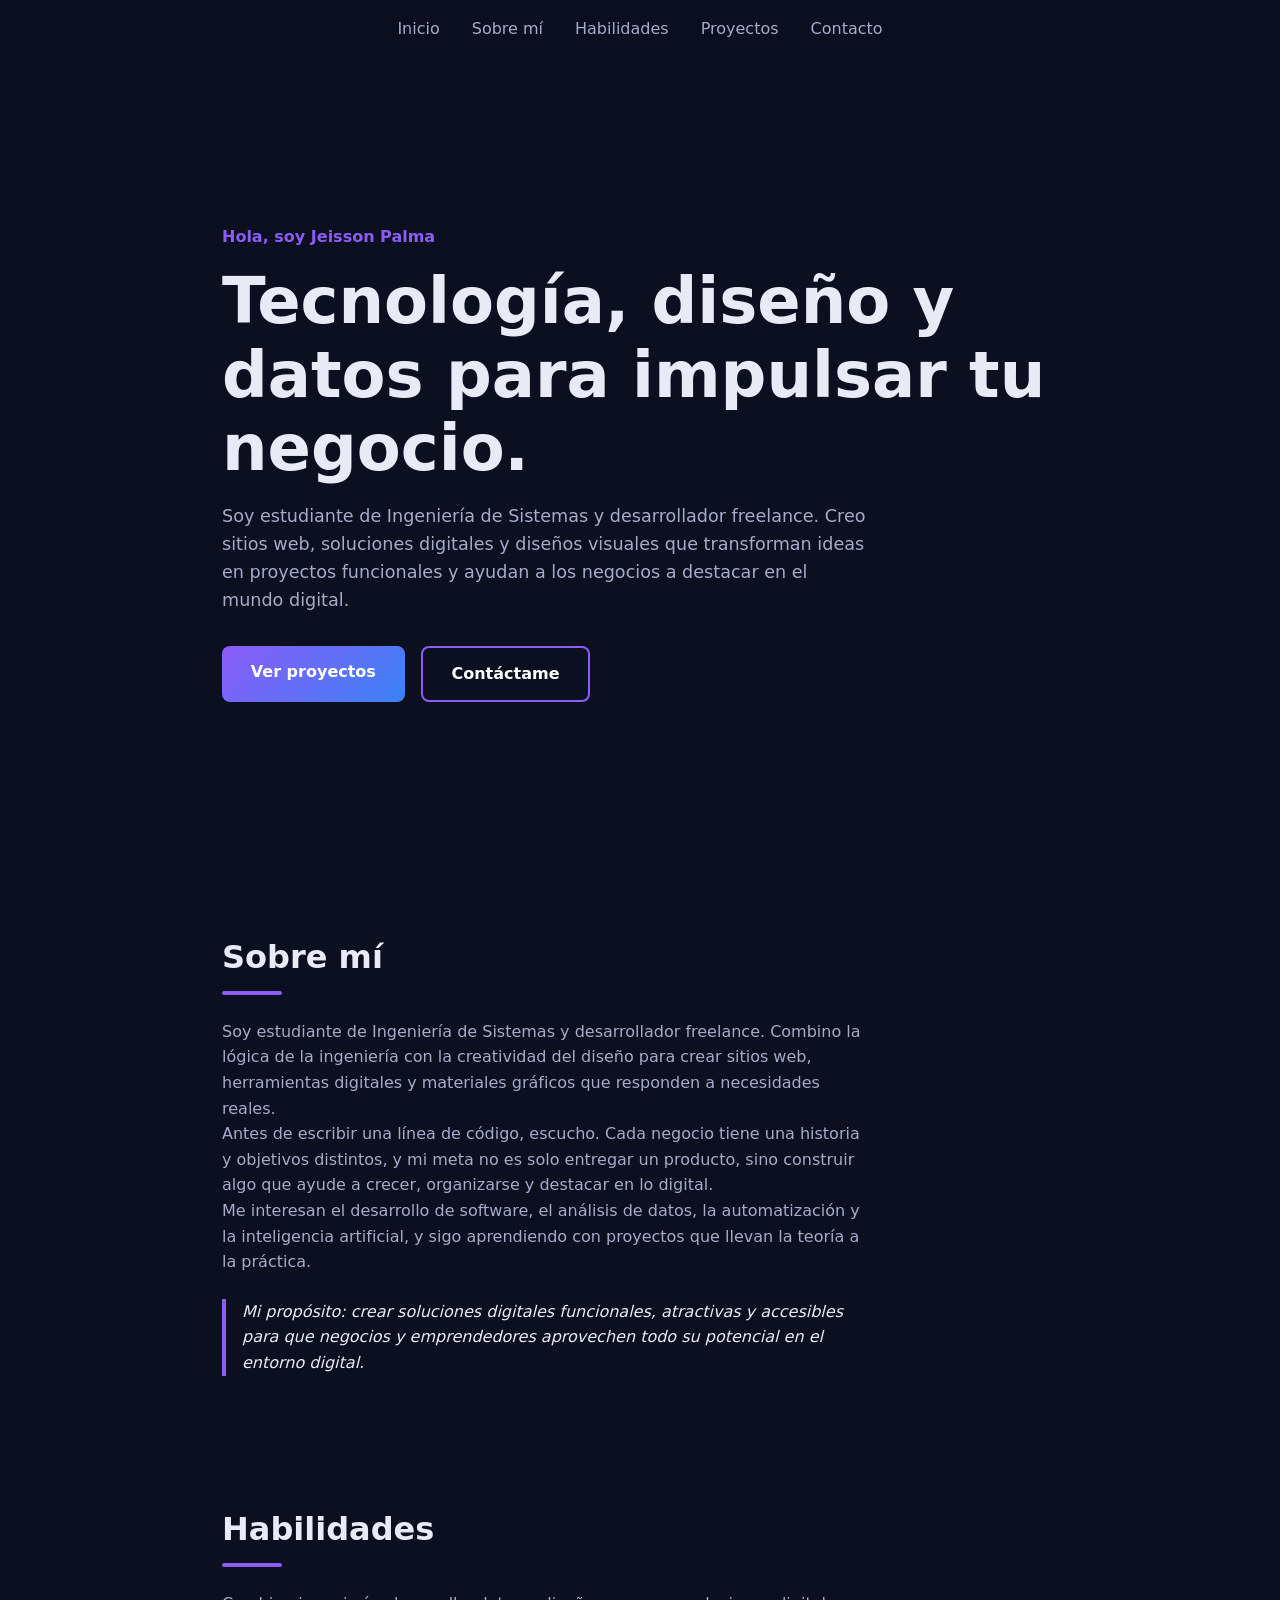
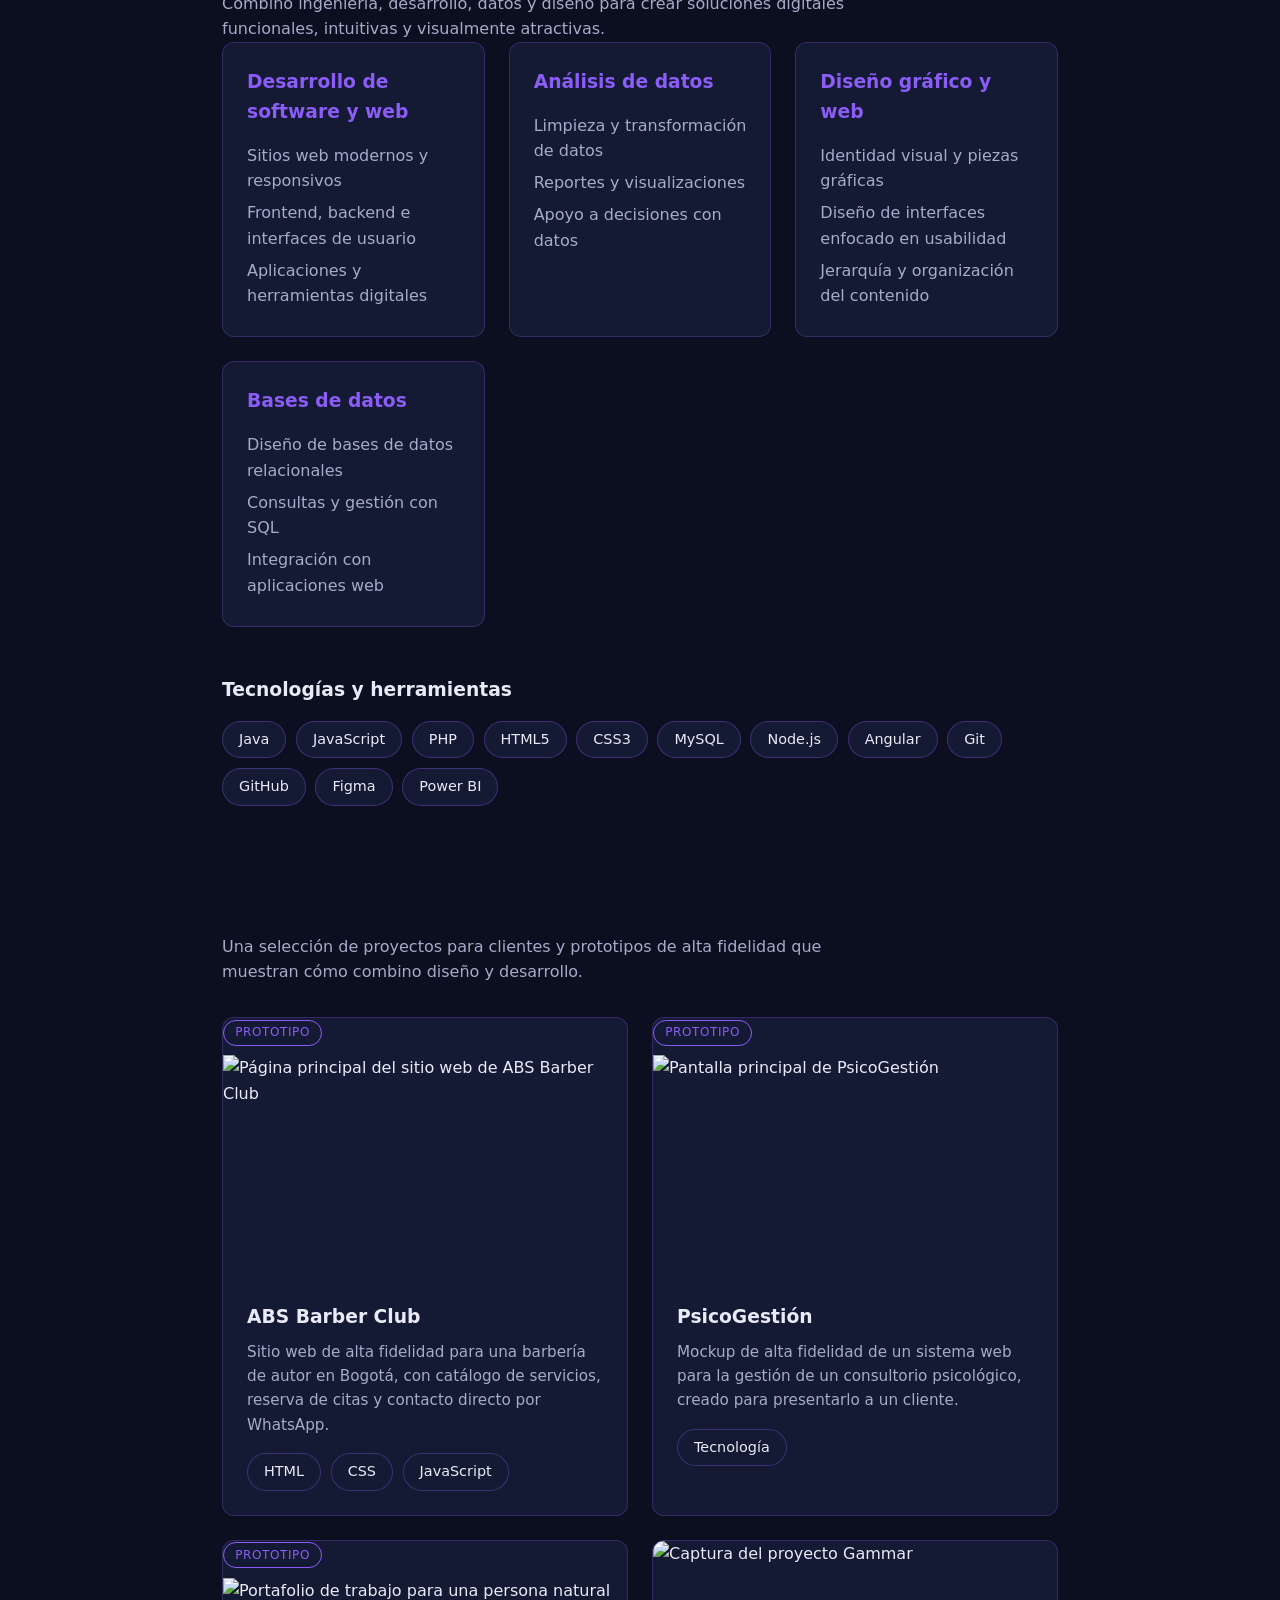
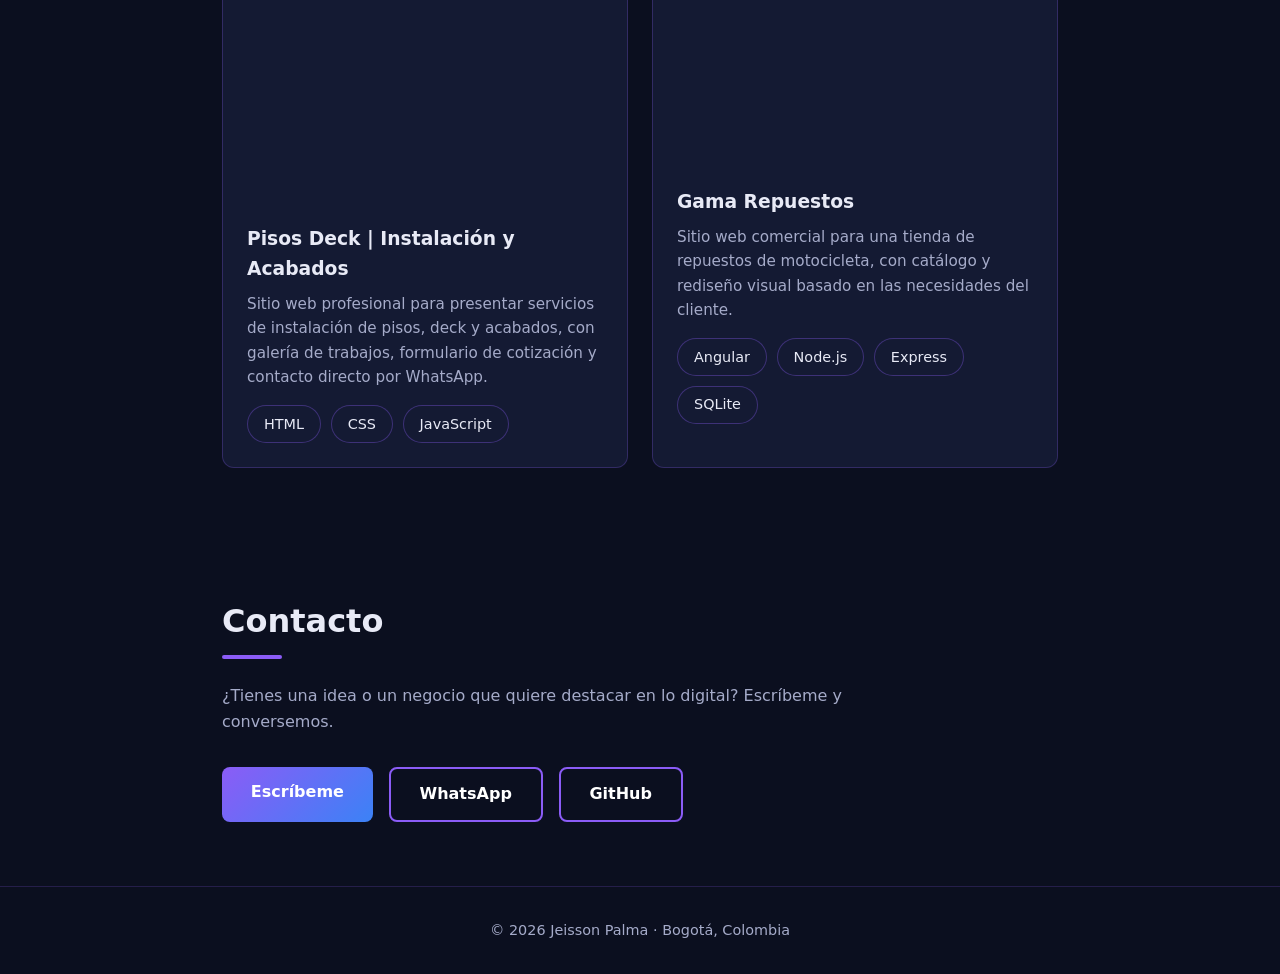
==== index.html @ a6e2b281 "Agrega proyectos, contacto y insignias de prototipo a los proyectos" ====
<!DOCTYPE html>
<!-- Idioma de la página: español (ayuda al navegador y al SEO) -->
<html lang="es">
<head>
  <!-- Codificación de caracteres: necesaria para tildes y ñ -->
  <meta charset="UTF-8">

  <!-- Hace que la página se adapte a celulares -->
  <meta name="viewport" content="width=device-width, initial-scale=1.0">

  <!-- Título que aparece en la pestaña del navegador -->
  <title>Jeisson Palma | Ingeniero en sistemas</title>

  <!-- Descripción que muestran buscadores como Google -->
  <meta name="description" content="Portafolio de Jeisson Palma.">

  <!-- Conectar el archivo de estilos -->
  <link rel="stylesheet" href="css/styles.css">
</head>
<body>

  <!-- Cabecera con el menú de navegación -->
  <header>
    <nav>
      <!-- Los href con # llevan a la sección que tenga ese mismo id -->
      <a href="#inicio">Inicio</a>
      <a href="#sobre-mi">Sobre mí</a>
      <a href="#habilidades">Habilidades</a>
      <a href="#proyectos">Proyectos</a>
      <a href="#contacto">Contacto</a>
    </nav>
  </header>

  <!-- Contenido principal de la página -->
  <main>
   <!-- SECCIÓN INICIO: lo primero que ve quien entra a tu portafolio -->
<!-- SECCIÓN INICIO: lo primero que ve quien entra a tu portafolio -->
<section id="inicio">

  <!-- Tu nombre en pequeño, como presentación -->
  <p class="saludo">Hola, soy Jeisson Palma</p>

  <!-- h1: el título principal (solo debe haber uno por página) -->
  <h1>Tecnología, diseño y datos para impulsar tu negocio.</h1>

  <!-- Tu descripción: quién eres y qué haces -->
  <p class="descripcion">
    Soy estudiante de Ingeniería de Sistemas y desarrollador freelance.
    Creo sitios web, soluciones digitales y diseños visuales que
    transforman ideas en proyectos funcionales y ayudan a los negocios
    a destacar en el mundo digital.
  </p>

  <!-- Botones: llevan a las secciones de proyectos y contacto -->
  <div class="botones">
    <a href="#proyectos" class="btn">Ver proyectos</a>
    <a href="#contacto" class="btn btn-secundario">Contáctame</a>
  </div>

</section>
   <!-- SECCIÓN SOBRE MÍ: quién eres, en pocas líneas -->
<section id="sobre-mi" class="seccion">
  <h2>Sobre mí</h2>

  <!-- Párrafo 1: quién eres y qué combinas -->
  <p>
    Soy estudiante de Ingeniería de Sistemas y desarrollador freelance.
    Combino la lógica de la ingeniería con la creatividad del diseño
    para crear sitios web, herramientas digitales y materiales gráficos
    que responden a necesidades reales.
  </p>

  <!-- Párrafo 2: tu forma de trabajar (lo que te diferencia) -->
  <p>
    Antes de escribir una línea de código, escucho. Cada negocio tiene
    una historia y objetivos distintos, y mi meta no es solo entregar
    un producto, sino construir algo que ayude a crecer, organizarse
    y destacar en lo digital.
  </p>

  <!-- Párrafo 3: tus intereses -->
  <p>
    Me interesan el desarrollo de software, el análisis de datos,
    la automatización y la inteligencia artificial, y sigo aprendiendo
    con proyectos que llevan la teoría a la práctica.
  </p>

  <!-- Tu propósito, como cierre destacado -->
  <p class="proposito">
    Mi propósito: crear soluciones digitales funcionales, atractivas
    y accesibles para que negocios y emprendedores aprovechen todo
    su potencial en el entorno digital.
  </p>
</section>


<!-- SECCIÓN HABILIDADES: agrupadas por área para que se lean rápido -->
<!-- SECCIÓN HABILIDADES: 4 áreas con 3 puntos cada una + etiquetas -->
<section id="habilidades" class="seccion">
  <h2>Habilidades</h2>

  <!-- Frase corta de apertura -->
  <p>
    Combino ingeniería, desarrollo, datos y diseño para crear soluciones
    digitales funcionales, intuitivas y visualmente atractivas.
  </p>

  <!-- Contenedor de tarjetas (usa los estilos que ya tienes) -->
  <div class="tarjetas">

    <article class="tarjeta">
      <h3>Desarrollo de software y web</h3>
      <ul>
        <li>Sitios web modernos y responsivos</li>
        <li>Frontend, backend e interfaces de usuario</li>
        <li>Aplicaciones y herramientas digitales</li>
      </ul>
    </article>

    <article class="tarjeta">
      <h3>Análisis de datos</h3>
      <ul>
        <li>Limpieza y transformación de datos</li>
        <li>Reportes y visualizaciones</li>
        <li>Apoyo a decisiones con datos</li>
      </ul>
    </article>

    <article class="tarjeta">
      <h3>Diseño gráfico y web</h3>
      <ul>
        <li>Identidad visual y piezas gráficas</li>
        <li>Diseño de interfaces enfocado en usabilidad</li>
        <li>Jerarquía y organización del contenido</li>
      </ul>
    </article>

    <article class="tarjeta">
      <h3>Bases de datos</h3>
      <ul>
        <li>Diseño de bases de datos relacionales</li>
        <li>Consultas y gestión con SQL</li>
        <li>Integración con aplicaciones web</li>
      </ul>
    </article>

  </div>

  <!-- Subtítulo para las tecnologías -->
  <h3 class="subtitulo">Tecnologías y herramientas</h3>

  <!-- Cada tecnología es una "etiqueta" (chip) -->
  <div class="etiquetas">
    <span>Java</span>
    <span>JavaScript</span>
    <span>PHP</span>
    <span>HTML5</span>
    <span>CSS3</span>
    <span>MySQL</span>
    <span>Node.js</span>
    <span>Angular</span>
    <span>Git</span>
    <span>GitHub</span>
    <span>Figma</span>
    <span>Power BI</span>
  </div>
</section>
   <!-- SECCIÓN PROYECTOS: una tarjeta por proyecto -->
<section id="proyectos" class="seccion">
  <p>
  Una selección de proyectos para clientes y prototipos de alta fidelidad
  que muestran cómo combino diseño y desarrollo.
</p>

  <!-- Contenedor: reutiliza la idea de columnas automáticas -->
  <div class="proyectos">

    <!-- PROYECTO 1: la barbería -->
    <article class="proyecto">
        <!-- Insignia que aclara que es una propuesta, no un sitio entregado -->
<span class="insignia">Prototipo</span>
      <!-- alt: describe la imagen (accesibilidad y SEO) -->
      <img src="img/barberia.png" alt="Página principal del sitio web de ABS Barber Club">
      <div class="proyecto-info">
        <h3>ABS Barber Club</h3>
        <p>
          Sitio web de alta fidelidad para una barbería de autor en Bogotá,
          con catálogo de servicios, reserva de citas y contacto directo
          por WhatsApp.
        </p>
        <!-- TU TURNO: deja solo las tecnologías que de verdad usaste -->
        <div class="etiquetas">
          <span>HTML</span>
          <span>CSS</span>
          <span>JavaScript</span>
        </div>
      </div>
    </article>

    <!-- PROYECTO 2: PsicoGestión -->
    <article class="proyecto">
        <!-- Insignia que aclara que es una propuesta, no un sitio entregado -->
<span class="insignia">Prototipo</span>
      <img src="img/psicogestion.png" alt="Pantalla principal de PsicoGestión">
      <div class="proyecto-info">
        <h3>PsicoGestión</h3>
        <p>
          Mockup de alta fidelidad de un sistema web para la gestión
          de un consultorio psicológico, creado para presentarlo a un cliente.
        </p>
        <div class="etiquetas">
          <!-- TU TURNO: tecnologías usadas -->
          <span>Tecnología</span>
        </div>
      </div>
    </article>

    <!-- PROYECTO 3: portafolio tipo Pisos Deck -->
    <article class="proyecto">
        <!-- Insignia que aclara que es una propuesta, no un sitio entregado -->
<span class="insignia">Prototipo</span>
      <img src="img/pisos-deck.png" alt="Portafolio de trabajo para una persona natural">
      <div class="proyecto-info">
    <h3>Pisos Deck | Instalación y Acabados</h3>
    <p>
      Sitio web profesional para presentar servicios de instalación
      de pisos, deck y acabados, con galería de trabajos, formulario
      de cotización y contacto directo por WhatsApp.
    </p>
    <!-- TU TURNO: pon las tecnologías que realmente usaste -->
    <div class="etiquetas">
      <span>HTML</span>
      <span>CSS</span>
      <span>JavaScript</span>
    </div>
  </div>
</article>

    <!-- PROYECTO 4: Gammar -->
    <article class="proyecto">
      <img src="img/gammar.png" alt="Captura del proyecto Gammar">
     <div class="proyecto-info">
    <h3>Gama Repuestos</h3>
    <p>
      Sitio web comercial para una tienda de repuestos de motocicleta,
      con catálogo y rediseño visual basado en las necesidades
      del cliente.
    </p>
    <!-- Tecnologías: confirma que sean las que quedaron en la versión final -->
    <div class="etiquetas">
      <span>Angular</span>
      <span>Node.js</span>
      <span>Express</span>
      <span>SQLite</span>
    </div>
  </div>
</article>

  </div>
</section>
    <!-- SECCIÓN CONTACTO: cómo te encuentran los clientes -->
<section id="contacto" class="seccion">
  <h2>Contacto</h2>

  <p>
    ¿Tienes una idea o un negocio que quiere destacar en lo digital?
    Escríbeme y conversemos.
  </p>

  <!-- Enlaces de contacto: target="_blank" abre en una pestaña nueva;
       rel="noopener" es una medida de seguridad para esos enlaces -->
  <div class="botones">
    <!-- mailto: abre el programa de correo del visitante -->
    <a href="mailto:jeissone.palmar@gmail.com" class="btn">Escríbeme</a>

    <!-- wa.me abre WhatsApp: pon el número con código de país y sin espacios ni "+" -->
    <a href="https://wa.me/573223055616" class="btn btn-secundario"
       target="_blank" rel="noopener">WhatsApp</a>

    <a href="https://github.com/Jeiss98" class="btn btn-secundario"
       target="_blank" rel="noopener">GitHub</a>
  </div>
</section>

<!-- Pie de página -->
<footer>
  <p>© 2026 Jeisson Palma · Bogotá, Colombia</p>
</footer>

  <!-- Conectar el JavaScript al final para que cargue después del HTML -->
  <script src="js/main.js"></script>
</body>
</html>
---- css/styles.css ----
/* ===== VARIABLES: los colores se definen una sola vez aquí ===== */
:root {
  --fondo: #0b0f1f;          /* azul muy oscuro, casi negro */
  --fondo-claro: #141a33;    /* para tarjetas y menú */
  --texto: #e8eaf6;          /* blanco suave, cansa menos la vista */
  --texto-suave: #a5abc9;    /* para párrafos secundarios */
  --violeta: #8b5cf6;        /* color de acento principal */
  --azul: #3b82f6;           /* color de acento secundario */
}

/* ===== REINICIO: quita márgenes por defecto del navegador ===== */
* {
  margin: 0;
  padding: 0;
  box-sizing: border-box; /* el ancho incluye padding y borde */
}

/* Desplazamiento suave al hacer clic en el menú */
html {
  scroll-behavior: smooth;
}

/* ===== ESTILO BASE DE LA PÁGINA ===== */
body {
  background: var(--fondo);
  color: var(--texto);
  font-family: "Segoe UI", system-ui, sans-serif;
  line-height: 1.6; /* espacio entre líneas, mejora la lectura */
}

/* ===== MENÚ DE NAVEGACIÓN ===== */
header {
  position: sticky;   /* se queda fijo arriba al hacer scroll */
  top: 0;
  background: rgba(11, 15, 31, 0.9);
  backdrop-filter: blur(8px); /* efecto de vidrio esmerilado */
  z-index: 10;        /* queda por encima del resto del contenido */
}

nav {
  display: flex;
  justify-content: center;
  gap: 2rem;          /* separación entre enlaces */
  padding: 1rem;
}

nav a {
  color: var(--texto-suave);
  text-decoration: none;
  transition: color 0.3s; /* cambio de color suave */
}

nav a:hover {
  color: var(--violeta);
}

/* ===== SECCIÓN INICIO ===== */
#inicio {
  min-height: 90vh;       /* ocupa casi toda la pantalla */
  display: flex;
  flex-direction: column;
  justify-content: center; /* centra el contenido verticalmente */
  max-width: 900px;
  margin: 0 auto;
  padding: 2rem;
}

.saludo {
  color: var(--violeta);
  font-weight: 600;
}

h1 {
  font-size: clamp(2.2rem, 6vw, 4rem); /* crece según el ancho de pantalla */
  line-height: 1.15;
  margin: 1rem 0;
}

.descripcion {
  color: var(--texto-suave);
  max-width: 650px;
  font-size: 1.1rem;
}

/* ===== BOTONES ===== */
.botones {
  display: flex;
  gap: 1rem;
  margin-top: 2rem;
  flex-wrap: wrap; /* en celular se acomodan en dos filas si hace falta */
}

.btn {
  background: linear-gradient(135deg, var(--violeta), var(--azul));
  color: white;
  padding: 0.8rem 1.8rem;
  border-radius: 8px;
  text-decoration: none;
  font-weight: 600;
  transition: transform 0.2s;
}

.btn:hover {
  transform: translateY(-3px); /* el botón "sube" un poco al pasar el mouse */
}

/* Botón secundario: solo borde, sin relleno */
.btn-secundario {
  background: transparent;
  border: 2px solid var(--violeta);
}

/* ===== SECCIONES GENERALES (Sobre mí, Habilidades, etc.) ===== */
.seccion {
  max-width: 900px;
  margin: 0 auto;
  padding: 4rem 2rem; /* espacio arriba/abajo y a los lados */
}

h2 {
  font-size: 2rem;
  margin-bottom: 1.5rem;
}

/* Una pequeña línea de color debajo de cada título h2 */
h2::after {
  content: "";
  display: block;
  width: 60px;
  height: 4px;
  background: var(--violeta);
  margin-top: 0.5rem;
  border-radius: 2px;
}

.seccion p {
  color: var(--texto-suave);
  max-width: 650px;
}

/* ===== TARJETAS DE HABILIDADES ===== */
.tarjetas {
  display: grid;
  /* columnas automáticas: mínimo 240px cada una, se acomodan solas */
  grid-template-columns: repeat(auto-fit, minmax(240px, 1fr));
  gap: 1.5rem;
}

.tarjeta {
  background: var(--fondo-claro);
  padding: 1.5rem;
  border-radius: 12px;
  border: 1px solid rgba(139, 92, 246, 0.25); /* borde violeta tenue */
  transition: transform 0.2s;
}

.tarjeta:hover {
  transform: translateY(-4px);
}

.tarjeta h3 {
  color: var(--violeta);
  margin-bottom: 0.8rem;
}

.tarjeta ul {
  list-style: none; /* quita los puntos de la lista */
}

.tarjeta li {
  color: var(--texto-suave);
  padding: 0.2rem 0;
}

/* Cita destacada del propósito: borde violeta a la izquierda */
.seccion p.proposito {
  margin-top: 1.5rem;
  padding-left: 1rem;
  border-left: 4px solid var(--violeta);
  color: var(--texto);   /* un poco más claro que el resto */
  font-style: italic;
}

/* Subtítulo de la sección de tecnologías */
.subtitulo {
  margin: 3rem 0 1rem;
}

/* Contenedor de etiquetas: se acomodan en filas y bajan de línea solas */
.etiquetas {
  display: flex;
  flex-wrap: wrap;
  gap: 0.6rem;
}

/* Cada etiqueta: forma de "pastilla" */
.etiquetas span {
  background: var(--fondo-claro);
  border: 1px solid rgba(139, 92, 246, 0.35);
  color: var(--texto);
  padding: 0.4rem 1rem;
  border-radius: 999px; /* bordes totalmente redondeados */
  font-size: 0.9rem;
}


/* ===== TARJETAS DE PROYECTOS ===== */
.proyectos {
  display: grid;
  /* mínimo 300px por tarjeta; se acomodan solas según el ancho */
  grid-template-columns: repeat(auto-fit, minmax(300px, 1fr));
  gap: 1.5rem;
  margin-top: 2rem;
}

.proyecto {
  background: var(--fondo-claro);
  border: 1px solid rgba(139, 92, 246, 0.25);
  border-radius: 12px;
  overflow: hidden;       /* recorta la imagen a las esquinas redondeadas */
  transition: transform 0.2s;
}

.proyecto:hover {
  transform: translateY(-4px);
}

.proyecto img {
  width: 100%;
  aspect-ratio: 16 / 9;   /* todas las imágenes con la misma proporción */
  object-fit: cover;      /* recorta sin deformar */
  display: block;
}

.proyecto-info {
  padding: 1.2rem 1.5rem 1.5rem;
}

.proyecto-info h3 {
  margin-bottom: 0.5rem;
}

.proyecto-info p {
  margin-bottom: 1rem;
  max-width: none;        /* anula el límite de ancho de .seccion p */
  font-size: 0.95rem;
}

/* ===== PIE DE PÁGINA ===== */
footer {
  text-align: center;
  padding: 2rem;
  color: var(--texto-suave);
  font-size: 0.9rem;
  border-top: 1px solid rgba(139, 92, 246, 0.2); /* línea tenue arriba */
}

/* Insignia pequeña sobre el título de cada proyecto */
.insignia {
  display: inline-block;
  margin-bottom: 0.6rem;
  padding: 0.15rem 0.7rem;
  font-size: 0.75rem;
  color: var(--violeta);
  border: 1px solid var(--violeta);
  border-radius: 999px;
  text-transform: uppercase;
  letter-spacing: 0.05em;
}
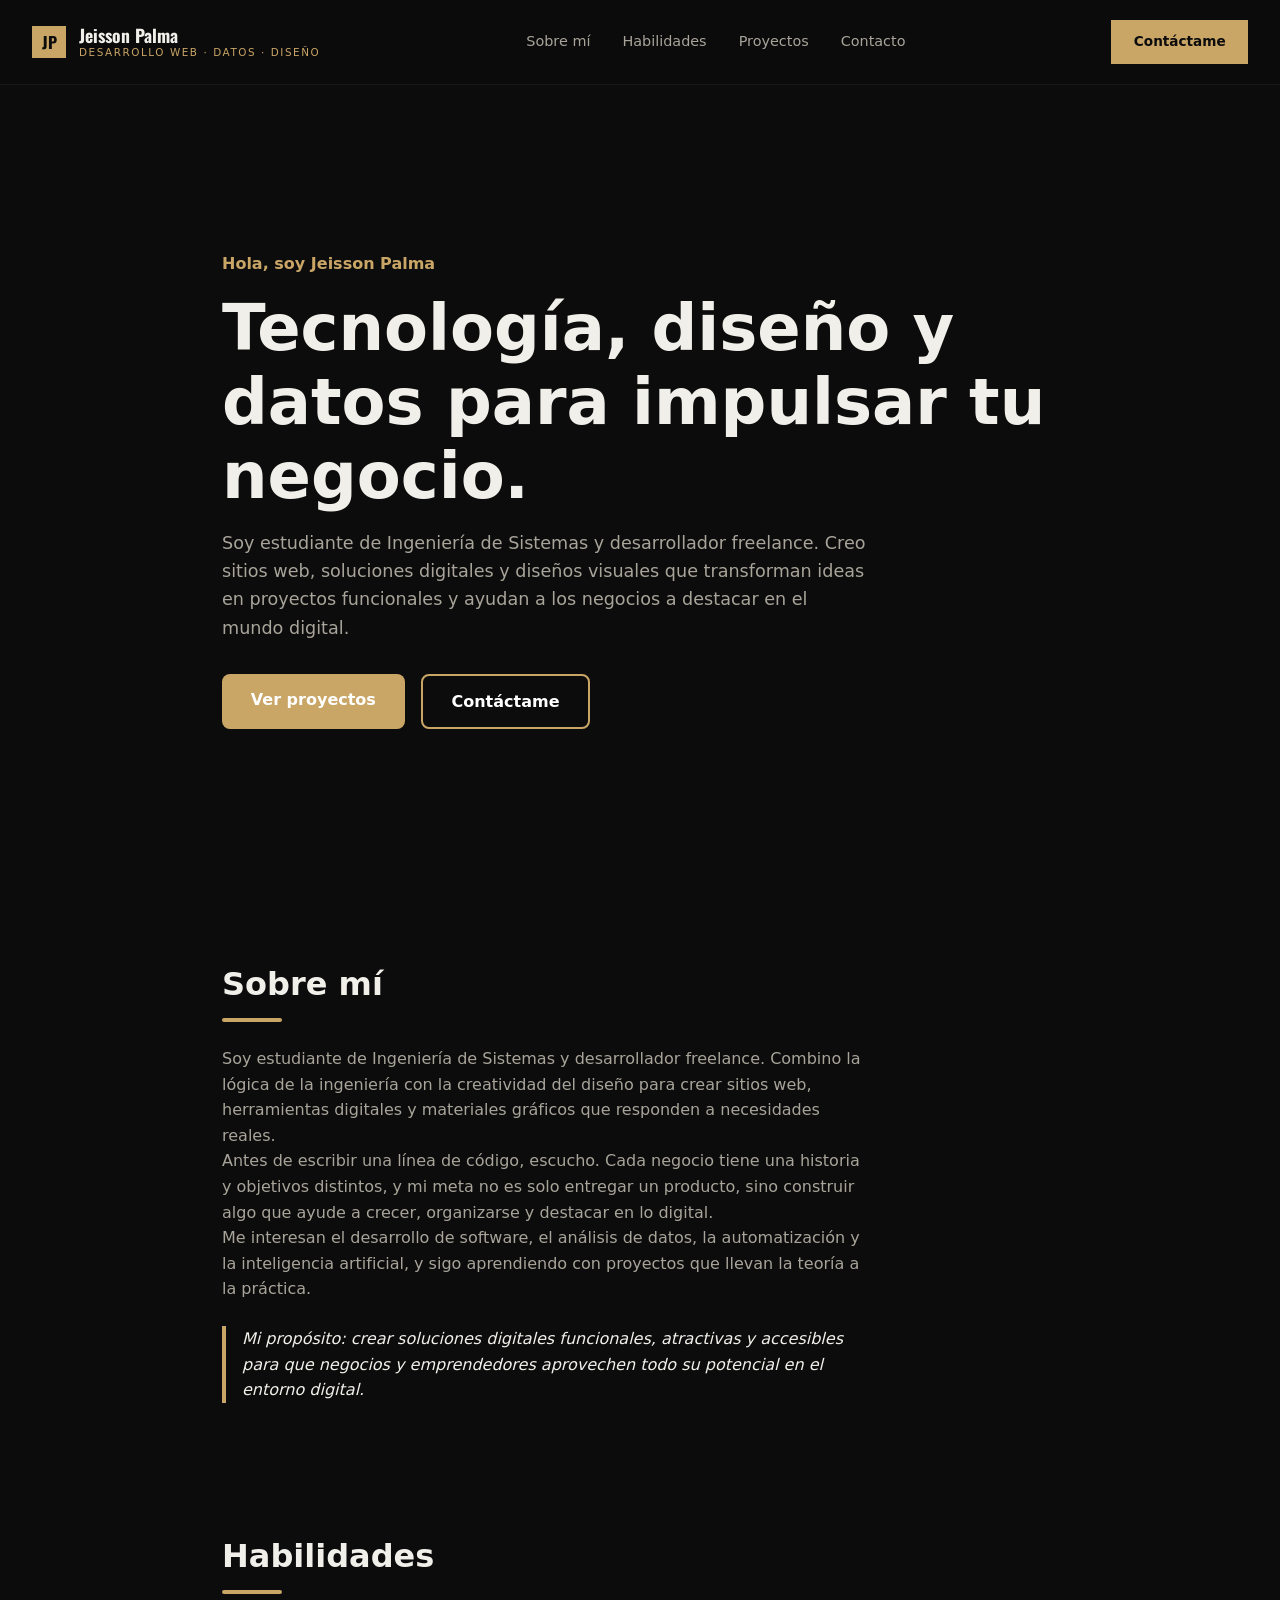
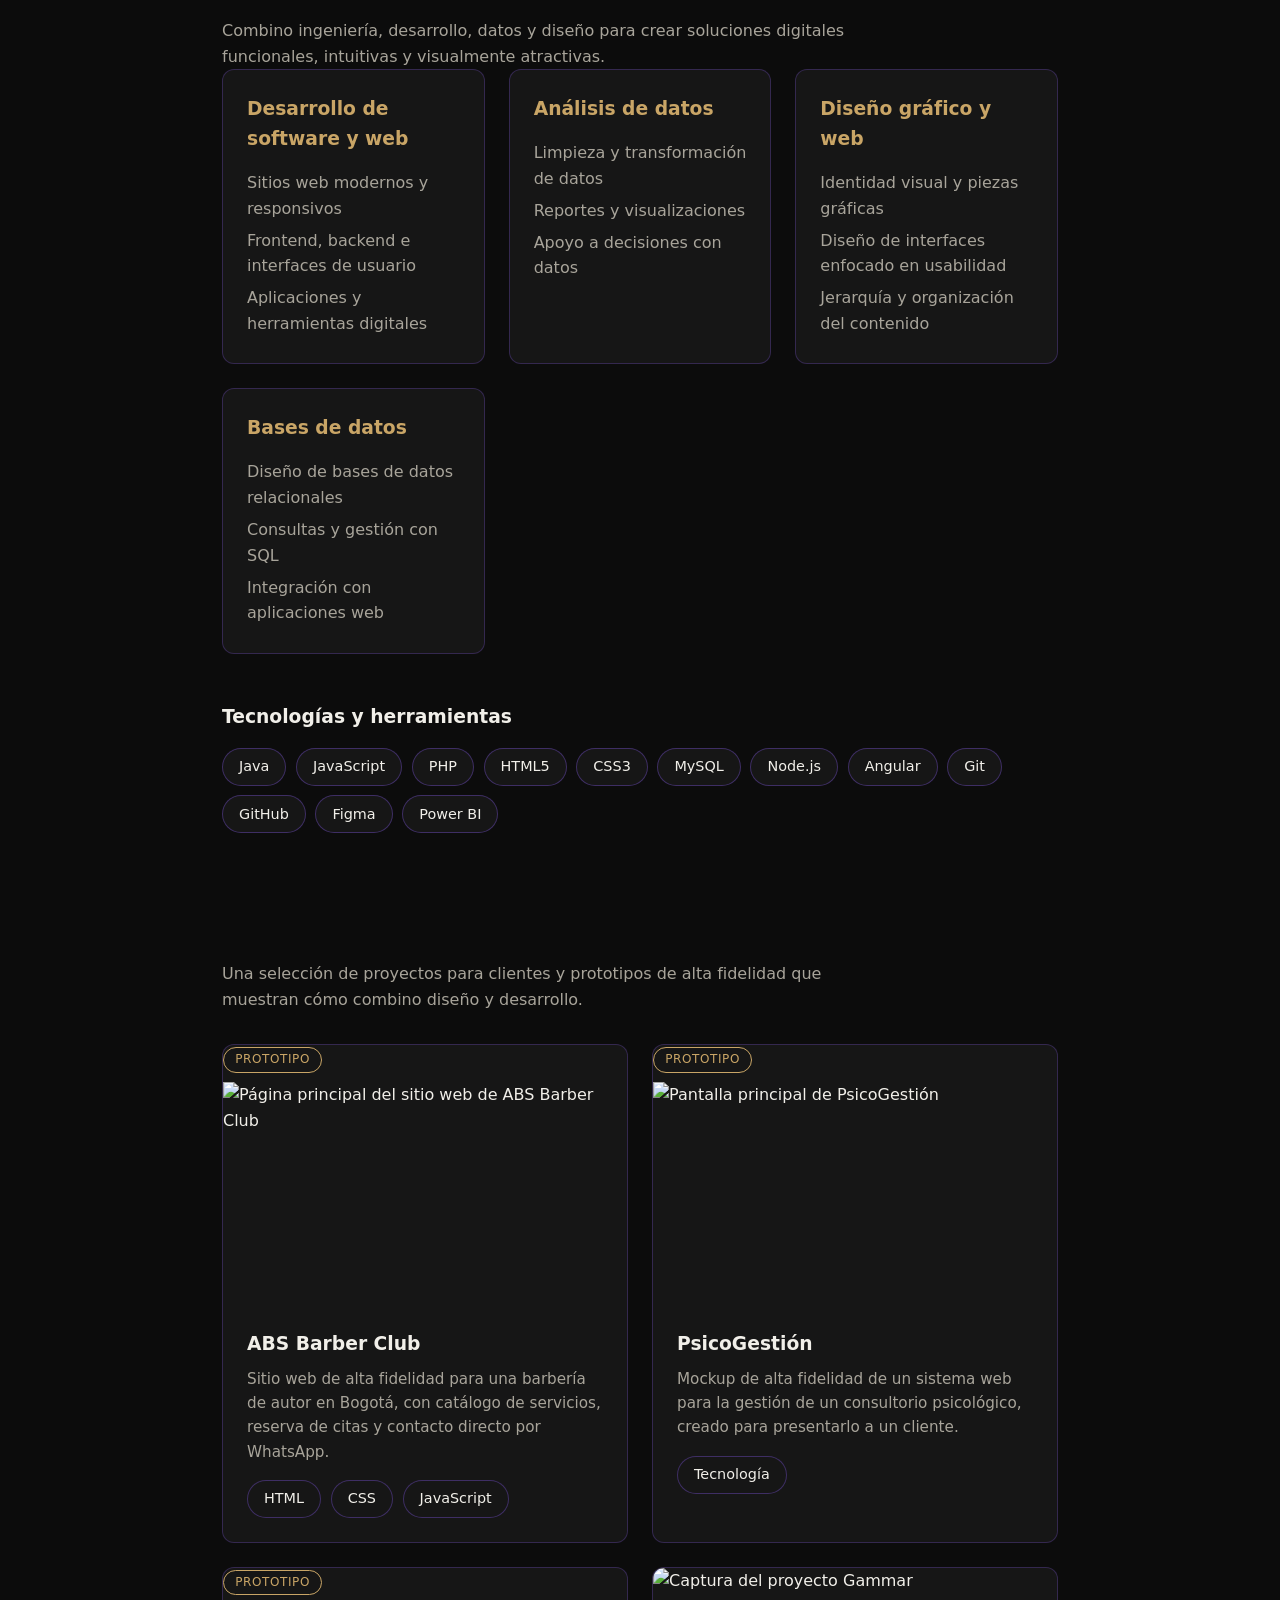
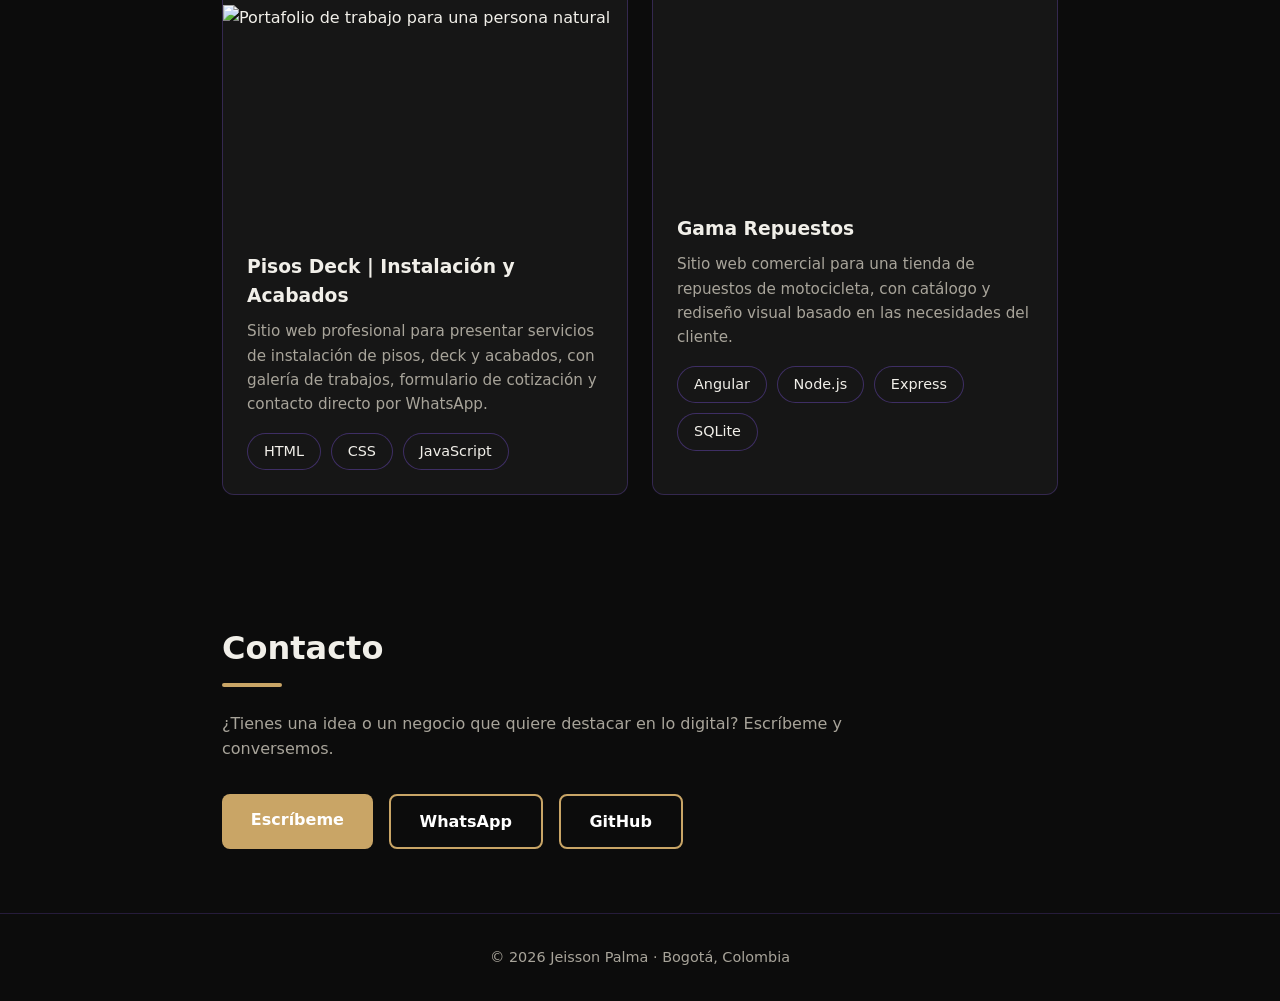
==== commit 1cb1213c: "Nuevo diseño: tipografías, colores y barra superior" ====
--- a/index.html
+++ b/index.html
@@ -13,23 +13,39 @@
 
   <!-- Descripción que muestran buscadores como Google -->
   <meta name="description" content="Portafolio de Jeisson Palma.">
-
+<!-- Fuentes de Google: Oswald (titulares), Playfair Display (palabra destacada), DM Sans (texto) -->
+<link rel="preconnect" href="https://fonts.googleapis.com">
+<link rel="preconnect" href="https://fonts.gstatic.com" crossorigin>
+<link href="https://fonts.googleapis.com/css2?family=DM+Sans:wght@400;500;700&family=Oswald:wght@600;700&family=Playfair+Display:ital,wght@1,500&display=swap" rel="stylesheet">
   <!-- Conectar el archivo de estilos -->
   <link rel="stylesheet" href="css/styles.css">
 </head>
 <body>
 
   <!-- Cabecera con el menú de navegación -->
-  <header>
-    <nav>
-      <!-- Los href con # llevan a la sección que tenga ese mismo id -->
-      <a href="#inicio">Inicio</a>
-      <a href="#sobre-mi">Sobre mí</a>
-      <a href="#habilidades">Habilidades</a>
-      <a href="#proyectos">Proyectos</a>
-      <a href="#contacto">Contacto</a>
-    </nav>
-  </header>
+ <!-- Barra superior: logo, menú y botón de contacto -->
+<header class="barra">
+
+  <!-- Logo: cuadro dorado con tus iniciales + nombre y especialidad -->
+  <a href="#inicio" class="logo">
+    <span class="logo-marca">JP</span>
+    <span class="logo-texto">
+      <strong>Jeisson Palma</strong>
+      <small>Desarrollo web · Datos · Diseño</small>
+    </span>
+  </a>
+
+  <!-- Menú de navegación -->
+  <nav>
+    <a href="#sobre-mi">Sobre mí</a>
+    <a href="#habilidades">Habilidades</a>
+    <a href="#proyectos">Proyectos</a>
+    <a href="#contacto">Contacto</a>
+  </nav>
+
+  <!-- Botón de acción a la derecha -->
+  <a href="#contacto" class="btn-nav">Contáctame</a>
+</header>
 
   <!-- Contenido principal de la página -->
   <main>
--- a/css/styles.css
+++ b/css/styles.css
@@ -1,11 +1,114 @@
 /* ===== VARIABLES: los colores se definen una sola vez aquí ===== */
+/* ===== VARIABLES: todos los colores en un solo lugar ===== */
 :root {
-  --fondo: #0b0f1f;          /* azul muy oscuro, casi negro */
-  --fondo-claro: #141a33;    /* para tarjetas y menú */
-  --texto: #e8eaf6;          /* blanco suave, cansa menos la vista */
-  --texto-suave: #a5abc9;    /* para párrafos secundarios */
-  --violeta: #8b5cf6;        /* color de acento principal */
-  --azul: #3b82f6;           /* color de acento secundario */
+  --negro: #0c0c0c;          /* fondo oscuro principal */
+  --negro-suave: #161616;    /* tarjetas y bloques sobre fondo oscuro */
+  --crema: #f4f2ee;          /* fondo de secciones claras */
+  --dorado: #c9a566;         /* color de acento (cámbialo aquí para cambiar toda la web) */
+  --texto: #f1efe9;          /* texto sobre fondo oscuro */
+  --texto-suave: #a8a49a;    /* texto secundario */
+
+  /* Alias para que el CSS anterior siga funcionando */
+  --fondo: var(--negro);
+  --fondo-claro: var(--negro-suave);
+  --violeta: var(--dorado);
+  --azul: var(--dorado);
+
+  /* Familias tipográficas */
+  --fuente-titulo: "Oswald", sans-serif;
+  --fuente-serif: "Playfair Display", serif;
+  --fuente-texto: "DM Sans", system-ui, sans-serif;
+}
+
+/* ===== ESTILO BASE ===== */
+body {
+  background: var(--negro);
+  color: var(--texto);
+  font-family: var(--fuente-texto);
+  line-height: 1.6;
+}
+
+/* ===== BARRA SUPERIOR ===== */
+.barra {
+  position: sticky;          /* se queda fija arriba al hacer scroll */
+  top: 0;
+  z-index: 10;
+  display: flex;
+  align-items: center;
+  justify-content: space-between;
+  gap: 1.5rem;
+  padding: 0.9rem 2rem;
+  background: rgba(12, 12, 12, 0.92);
+  backdrop-filter: blur(8px);
+  border-bottom: 1px solid rgba(255, 255, 255, 0.06);
+}
+
+/* Logo */
+.logo {
+  display: flex;
+  align-items: center;
+  gap: 0.8rem;
+  text-decoration: none;
+  color: var(--texto);
+}
+
+.logo-marca {
+  background: var(--dorado);
+  color: var(--negro);
+  font-family: var(--fuente-titulo);
+  font-weight: 700;
+  padding: 0.5rem 0.6rem;
+  line-height: 1;
+}
+
+.logo-texto {
+  display: flex;
+  flex-direction: column;
+  line-height: 1.2;
+}
+
+.logo-texto strong {
+  font-family: var(--fuente-titulo);
+  font-size: 1.1rem;
+}
+
+.logo-texto small {
+  color: var(--dorado);
+  font-size: 0.65rem;
+  letter-spacing: 0.15em;
+  text-transform: uppercase;
+}
+
+/* Menú */
+nav {
+  display: flex;
+  gap: 2rem;
+}
+
+nav a {
+  color: var(--texto);
+  text-decoration: none;
+  font-size: 0.9rem;
+  transition: color 0.3s;
+}
+
+nav a:hover {
+  color: var(--dorado);
+}
+
+/* Botón de la derecha */
+.btn-nav {
+  background: var(--dorado);
+  color: var(--negro);
+  padding: 0.7rem 1.4rem;
+  text-decoration: none;
+  font-size: 0.85rem;
+  font-weight: 700;
+  transition: opacity 0.2s;
+}
+
+.btn-nav:hover {
+  opacity: 0.85;
 }
 
 /* ===== REINICIO: quita márgenes por defecto del navegador ===== */
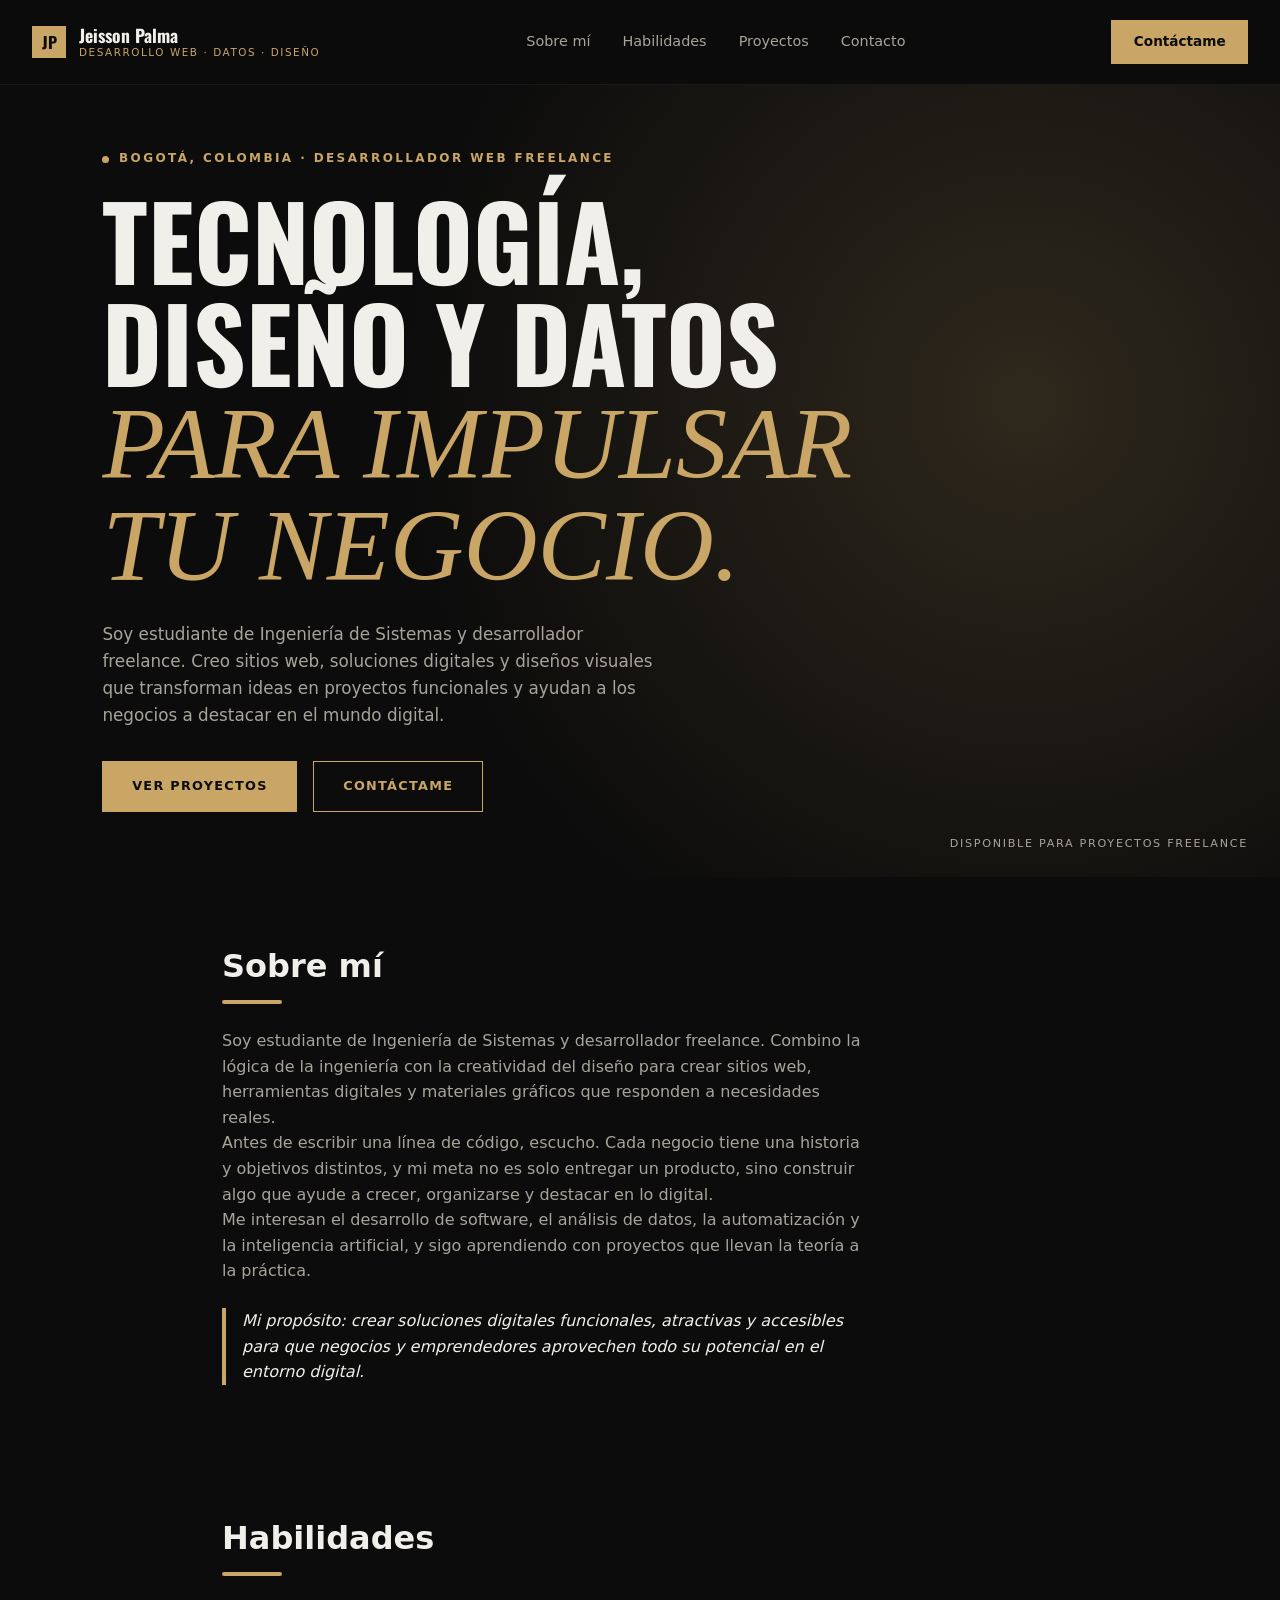
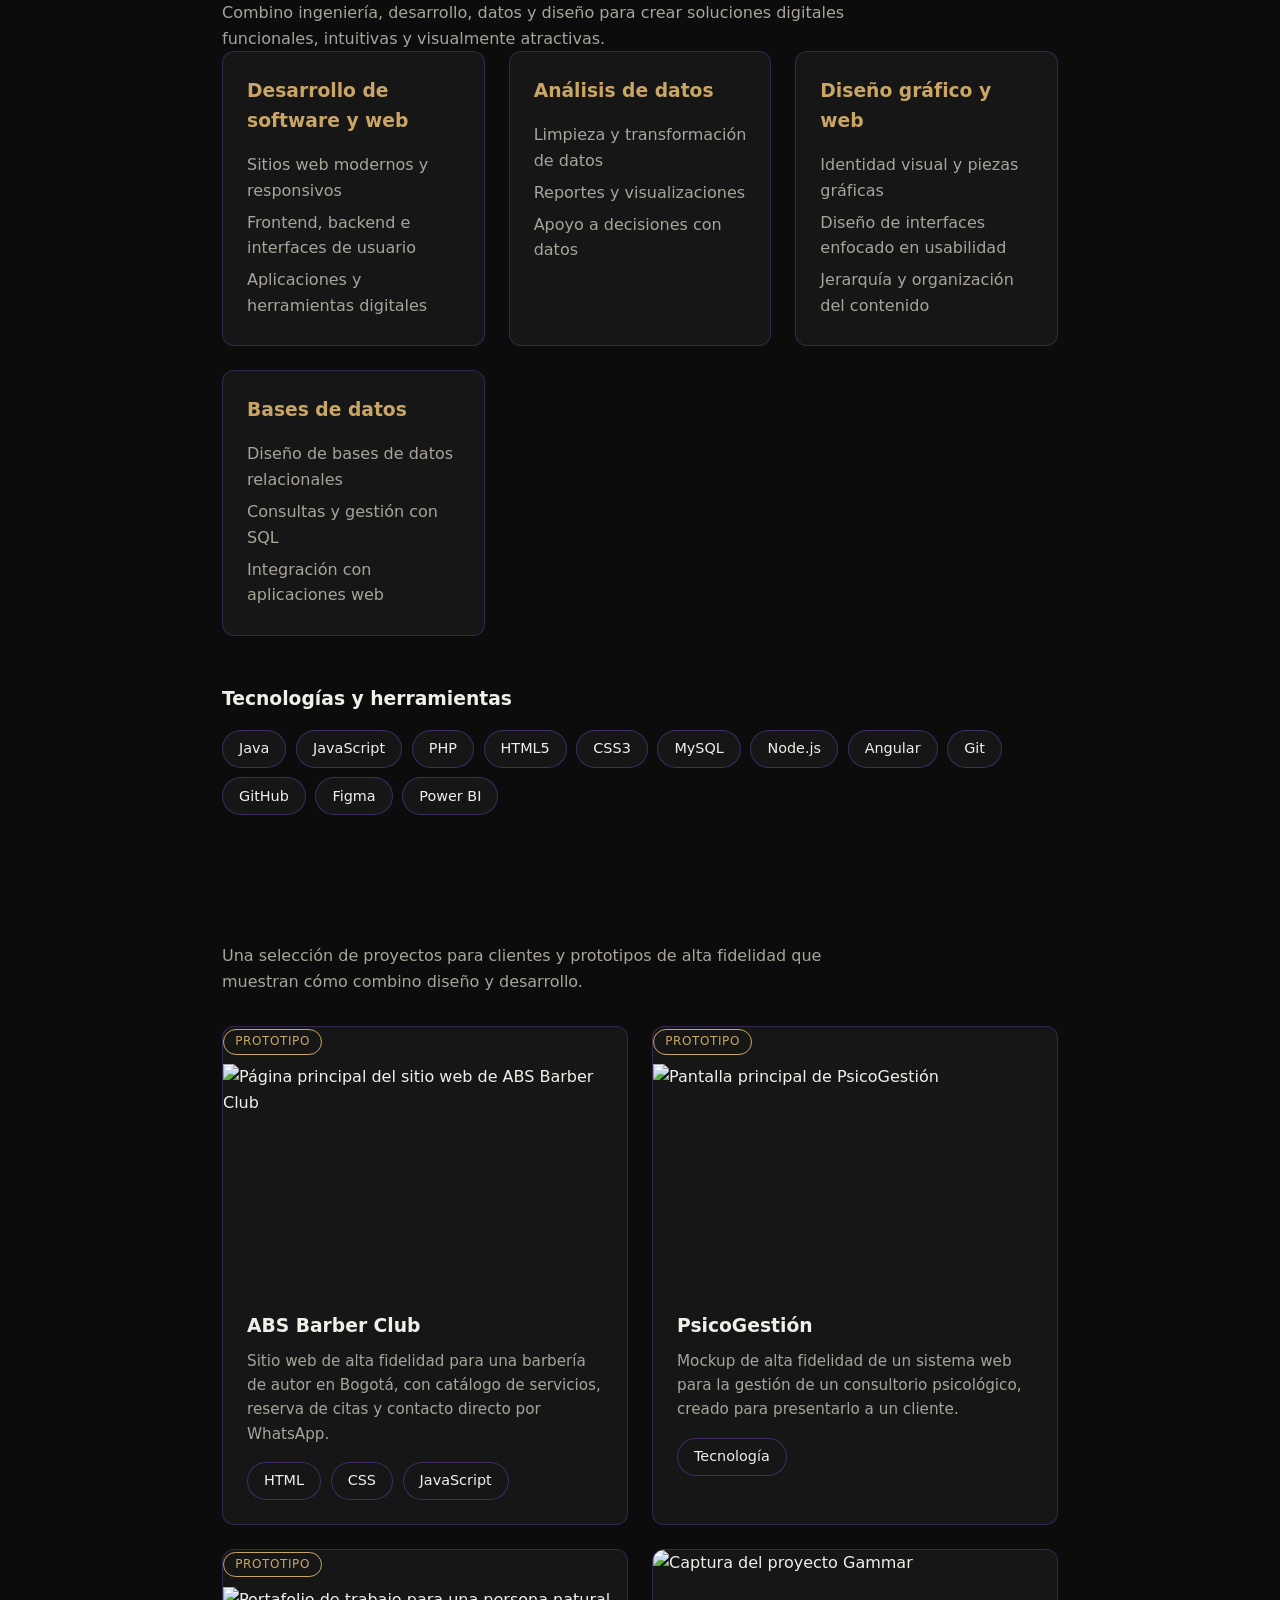
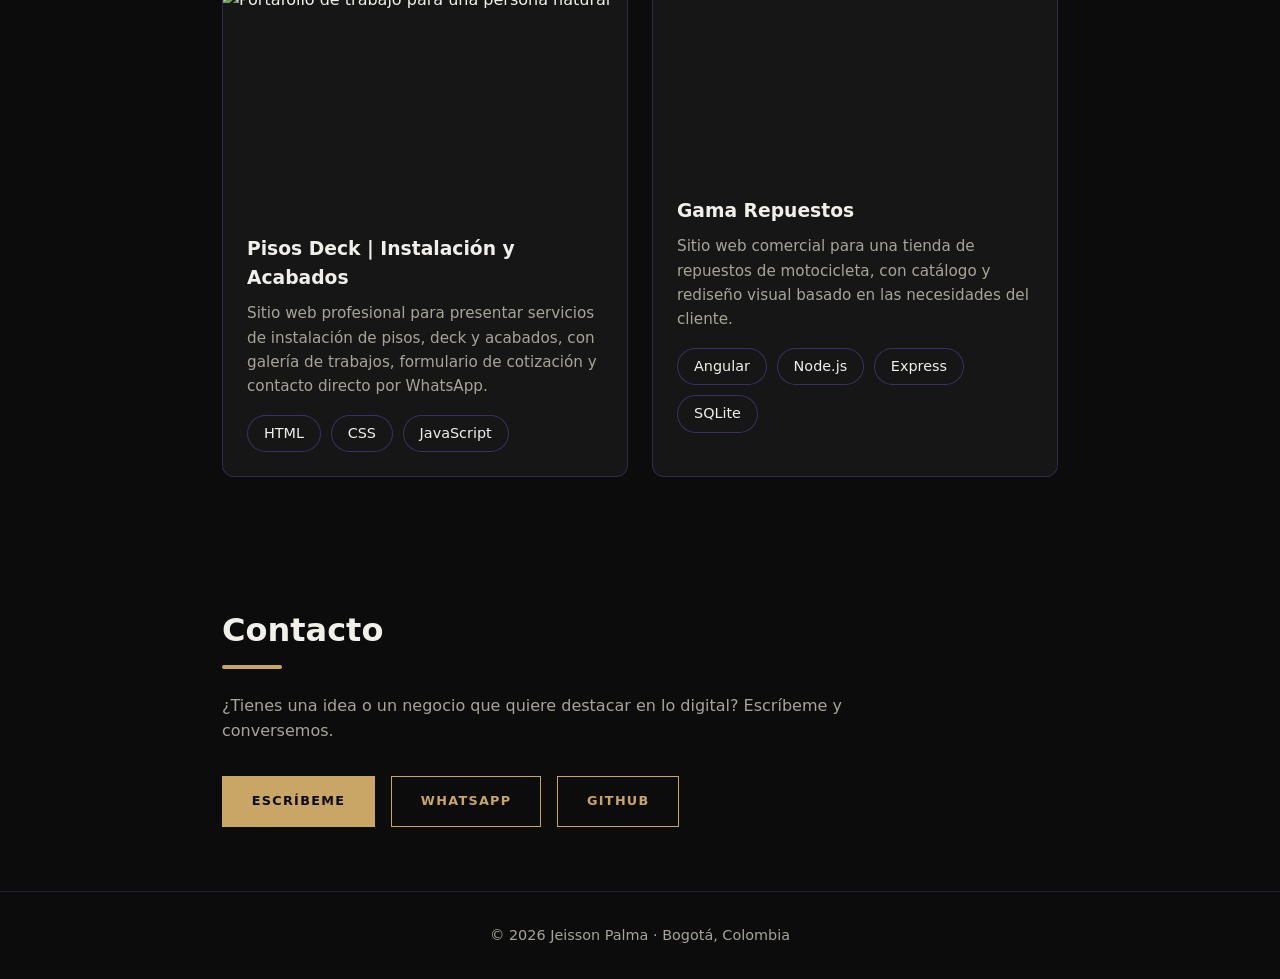
==== commit f9102277: "Nuevo diseño: portada con titular grande" ====
--- a/index.html
+++ b/index.html
@@ -51,27 +51,38 @@
   <main>
    <!-- SECCIÓN INICIO: lo primero que ve quien entra a tu portafolio -->
 <!-- SECCIÓN INICIO: lo primero que ve quien entra a tu portafolio -->
+<!-- PORTADA: lo primero que ve el visitante -->
 <section id="inicio">
 
-  <!-- Tu nombre en pequeño, como presentación -->
-  <p class="saludo">Hola, soy Jeisson Palma</p>
-
-  <!-- h1: el título principal (solo debe haber uno por página) -->
-  <h1>Tecnología, diseño y datos para impulsar tu negocio.</h1>
-
-  <!-- Tu descripción: quién eres y qué haces -->
-  <p class="descripcion">
-    Soy estudiante de Ingeniería de Sistemas y desarrollador freelance.
-    Creo sitios web, soluciones digitales y diseños visuales que
-    transforman ideas en proyectos funcionales y ayudan a los negocios
-    a destacar en el mundo digital.
-  </p>
-
-  <!-- Botones: llevan a las secciones de proyectos y contacto -->
-  <div class="botones">
-    <a href="#proyectos" class="btn">Ver proyectos</a>
-    <a href="#contacto" class="btn btn-secundario">Contáctame</a>
-  </div>
+  <div class="hero-contenido">
+
+    <!-- Etiqueta pequeña con punto dorado (se dibuja con CSS) -->
+    <p class="etiqueta">Bogotá, Colombia · Desarrollador web freelance</p>
+
+    <!-- Titular: la parte dentro de <em> se verá en serif dorado -->
+    <h1>
+      Tecnología, diseño y datos
+      <em>para impulsar tu negocio.</em>
+    </h1>
+
+    <!-- Tu descripción -->
+    <p class="descripcion">
+      Soy estudiante de Ingeniería de Sistemas y desarrollador freelance.
+      Creo sitios web, soluciones digitales y diseños visuales que
+      transforman ideas en proyectos funcionales y ayudan a los negocios
+      a destacar en el mundo digital.
+    </p>
+
+    <!-- Botones de acción -->
+    <div class="botones">
+      <a href="#proyectos" class="btn">Ver proyectos</a>
+      <a href="#contacto" class="btn btn-secundario">Contáctame</a>
+    </div>
+
+  </div>
+
+  <!-- Nota pequeña abajo a la derecha, como en tu captura -->
+  <p class="hero-nota">Disponible para proyectos freelance</p>
 
 </section>
    <!-- SECCIÓN SOBRE MÍ: quién eres, en pocas líneas -->
--- a/css/styles.css
+++ b/css/styles.css
@@ -157,60 +157,113 @@
   color: var(--violeta);
 }
 
-/* ===== SECCIÓN INICIO ===== */
+/* ===== PORTADA ===== */
 #inicio {
-  min-height: 90vh;       /* ocupa casi toda la pantalla */
-  display: flex;
-  flex-direction: column;
-  justify-content: center; /* centra el contenido verticalmente */
-  max-width: 900px;
-  margin: 0 auto;
-  padding: 2rem;
-}
-
-.saludo {
-  color: var(--violeta);
-  font-weight: 600;
-}
-
+  position: relative;            /* permite ubicar la nota abajo a la derecha */
+  min-height: 88vh;              /* casi toda la pantalla */
+  display: flex;
+  align-items: center;           /* centra el contenido verticalmente */
+  padding: 4rem 8vw;
+
+  /* Fondo: un resplandor dorado suave a la derecha.
+     Cuando tengas una foto, descomenta la segunda línea (ver paso B1). */
+  background:
+    radial-gradient(circle at 80% 40%, rgba(201, 165, 102, 0.18), transparent 55%),
+    var(--negro);
+  /* background: linear-gradient(90deg, var(--negro) 35%, rgba(12,12,12,0.4)), url("../img/portada.jpg") center/cover; */
+}
+
+.hero-contenido {
+  max-width: 820px;
+}
+
+/* Etiqueta pequeña con punto dorado delante */
+.etiqueta {
+  display: flex;
+  align-items: center;
+  gap: 0.6rem;
+  color: var(--dorado);
+  font-size: 0.75rem;
+  font-weight: 700;
+  letter-spacing: 0.2em;
+  text-transform: uppercase;
+}
+
+.etiqueta::before {
+  content: "";
+  width: 7px;
+  height: 7px;
+  border-radius: 50%;
+  background: var(--dorado);
+}
+
+/* Titular grande en mayúsculas */
 h1 {
-  font-size: clamp(2.2rem, 6vw, 4rem); /* crece según el ancho de pantalla */
-  line-height: 1.15;
-  margin: 1rem 0;
+  font-family: var(--fuente-titulo);
+  font-size: clamp(2.8rem, 8vw, 6.5rem); /* crece según el ancho de pantalla */
+  line-height: 1;
+  text-transform: uppercase;
+  margin: 1.2rem 0 1.5rem;
+}
+
+/* La parte destacada: serif, dorada, en su propia línea */
+h1 em {
+  display: block;
+  font-family: var(--fuente-serif);
+  font-weight: 500;
+  color: var(--dorado);
 }
 
 .descripcion {
   color: var(--texto-suave);
-  max-width: 650px;
-  font-size: 1.1rem;
-}
-
-/* ===== BOTONES ===== */
+  max-width: 560px;
+  font-size: 1.05rem;
+}
+
+/* Nota pequeña abajo a la derecha */
+.hero-nota {
+  position: absolute;
+  right: 2rem;
+  bottom: 1.5rem;
+  color: var(--texto-suave);
+  font-size: 0.7rem;
+  letter-spacing: 0.15em;
+  text-transform: uppercase;
+}
+
+/* ===== BOTONES (se usan también en Contacto) ===== */
 .botones {
   display: flex;
+  flex-wrap: wrap;               /* en celular bajan a otra fila si hace falta */
   gap: 1rem;
   margin-top: 2rem;
-  flex-wrap: wrap; /* en celular se acomodan en dos filas si hace falta */
 }
 
 .btn {
-  background: linear-gradient(135deg, var(--violeta), var(--azul));
-  color: white;
-  padding: 0.8rem 1.8rem;
-  border-radius: 8px;
+  background: var(--dorado);
+  color: var(--negro);
+  padding: 0.9rem 1.8rem;
+  border: 1px solid var(--dorado);
+  font-size: 0.8rem;
+  font-weight: 700;
+  letter-spacing: 0.1em;
+  text-transform: uppercase;
   text-decoration: none;
-  font-weight: 600;
-  transition: transform 0.2s;
+  transition: transform 0.2s, background 0.2s;
 }
 
 .btn:hover {
-  transform: translateY(-3px); /* el botón "sube" un poco al pasar el mouse */
-}
-
-/* Botón secundario: solo borde, sin relleno */
+  transform: translateY(-3px);   /* el botón "sube" un poco */
+}
+
+/* Botón secundario: solo borde dorado */
 .btn-secundario {
   background: transparent;
-  border: 2px solid var(--violeta);
+  color: var(--dorado);
+}
+
+.btn-secundario:hover {
+  background: rgba(201, 165, 102, 0.12);
 }
 
 /* ===== SECCIONES GENERALES (Sobre mí, Habilidades, etc.) ===== */
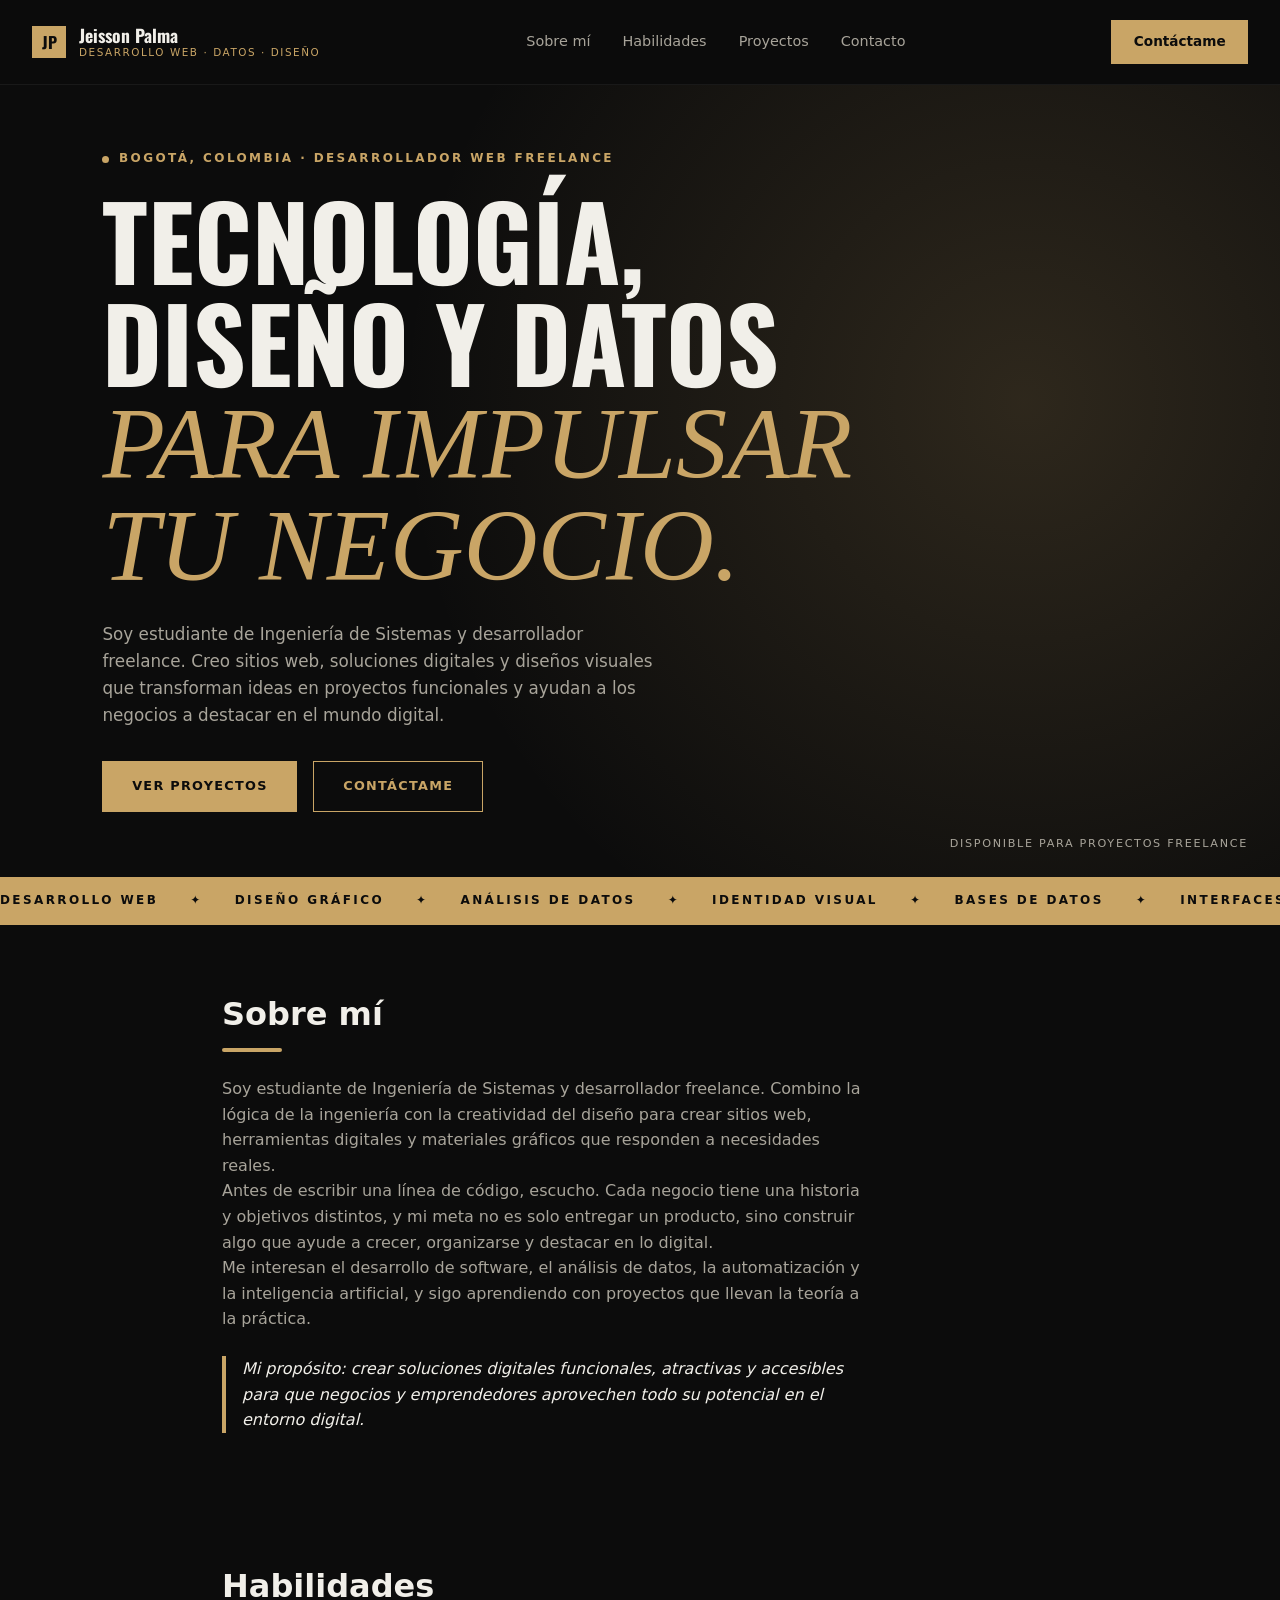
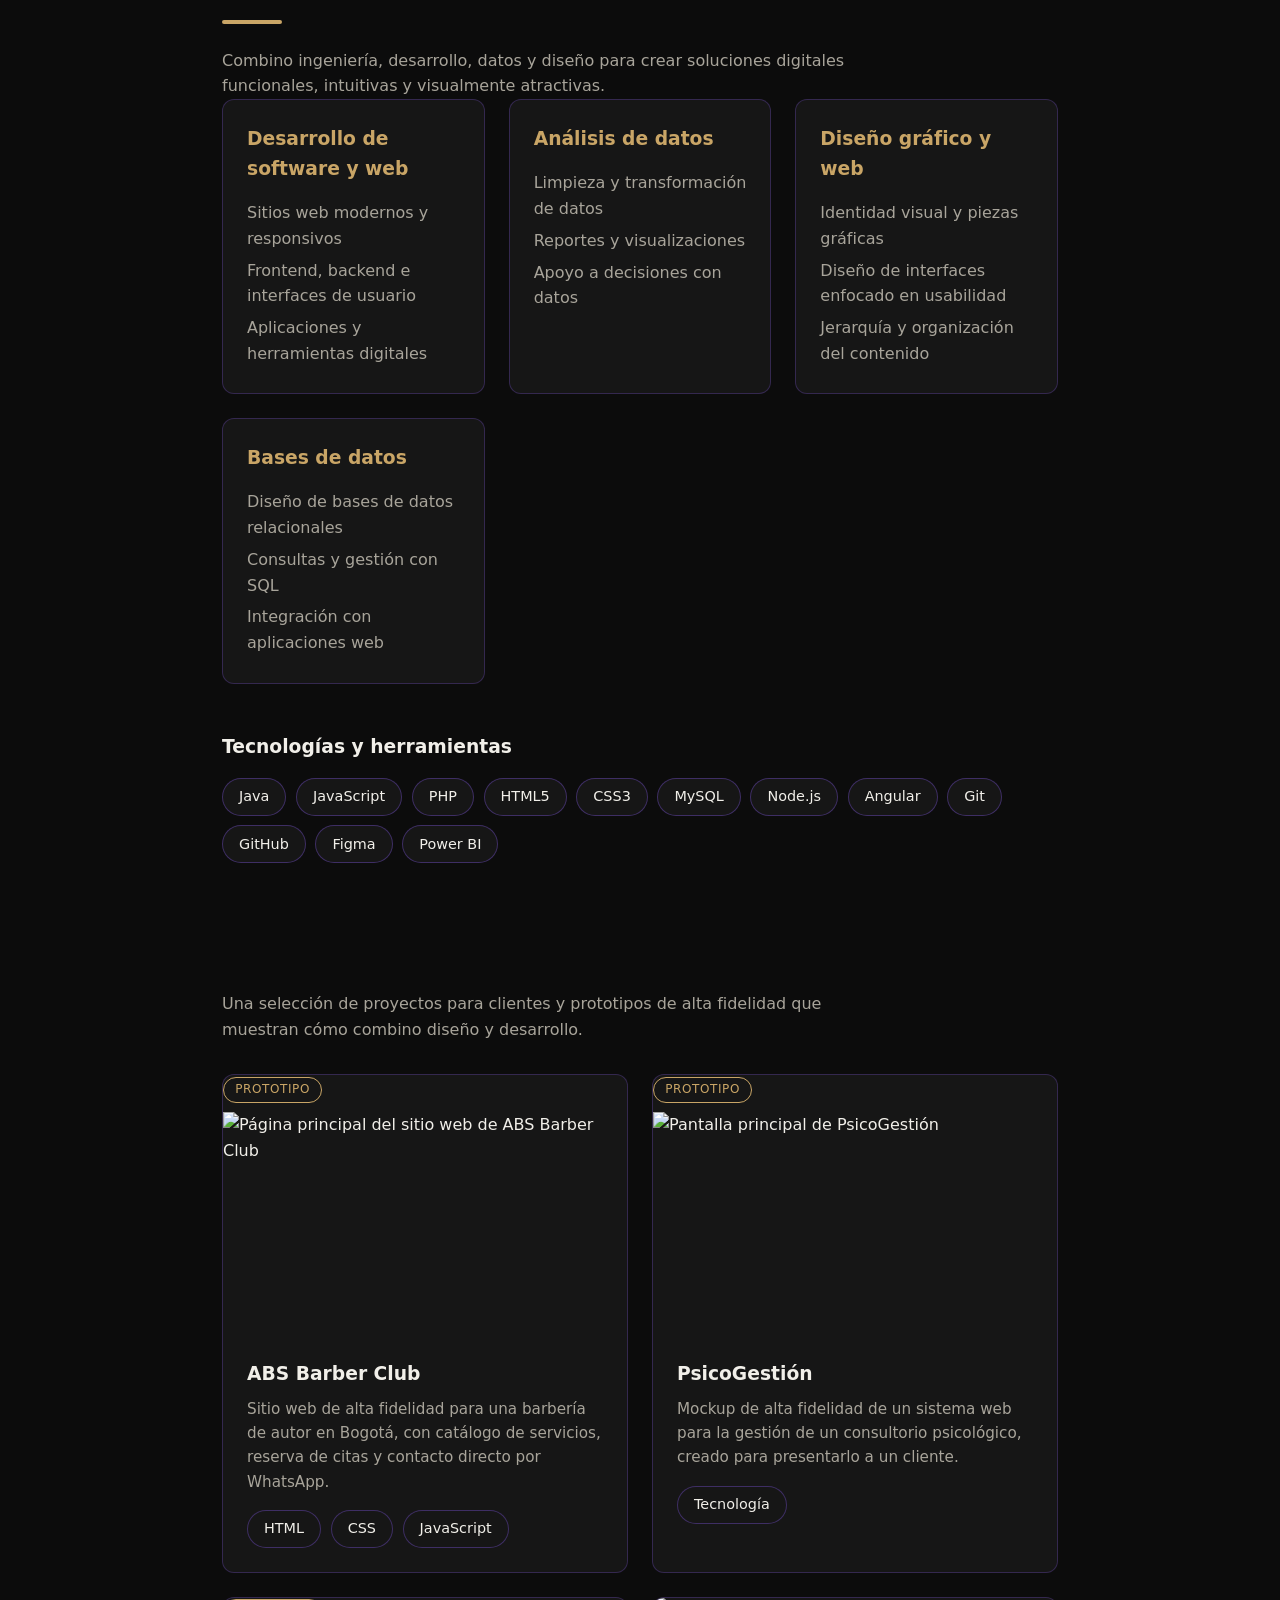
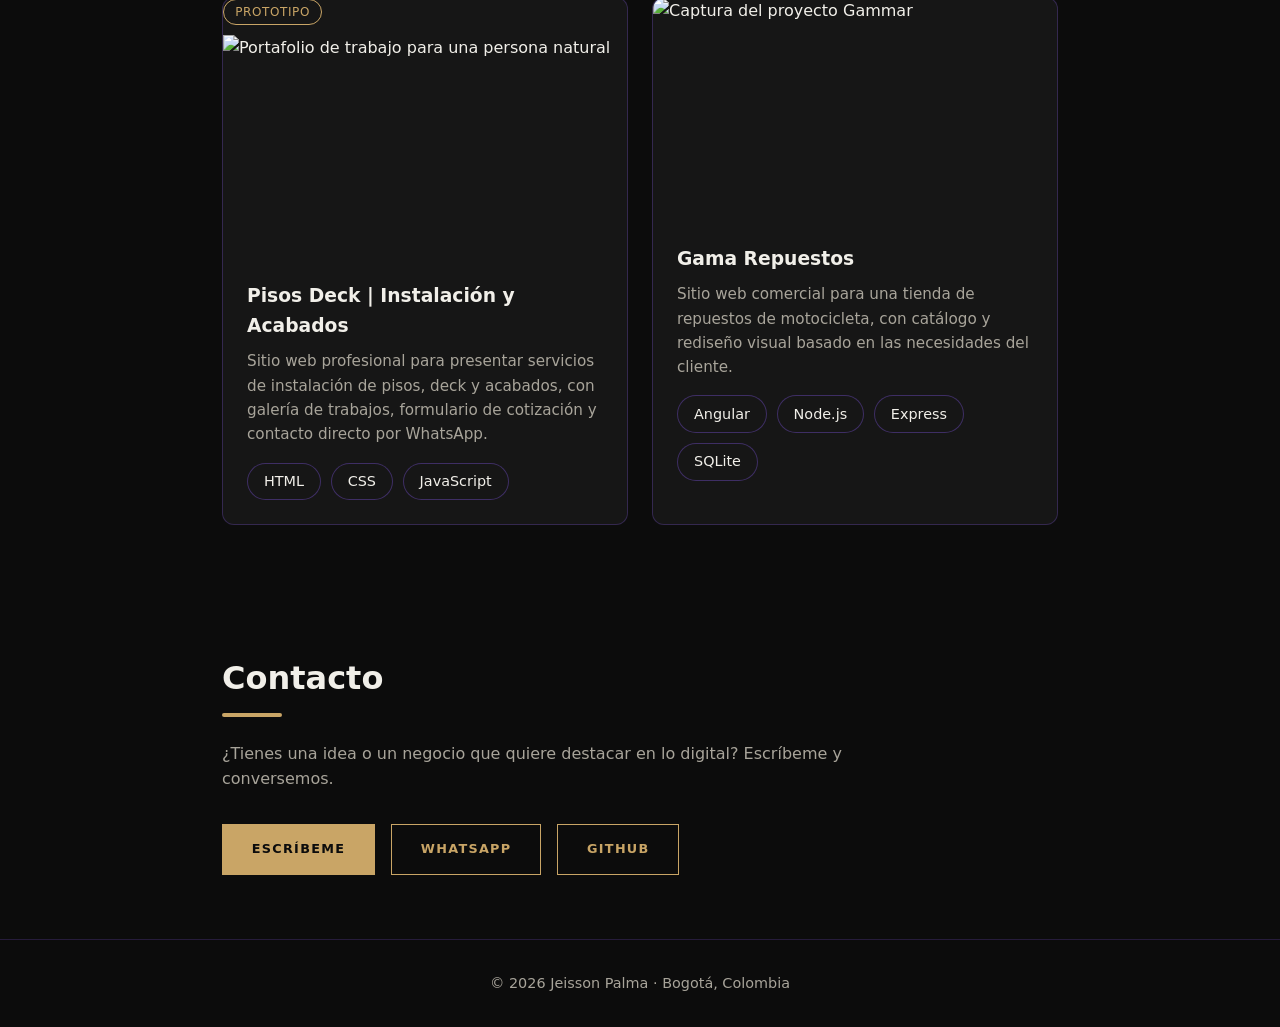
==== commit f1aaba75: "Nuevo diseño: franja de servicios animada" ====
--- a/index.html
+++ b/index.html
@@ -85,6 +85,38 @@
   <p class="hero-nota">Disponible para proyectos freelance</p>
 
 </section>
+
+<!-- FRANJA DE SERVICIOS: texto que se desplaza en bucle.
+     aria-hidden="true" le dice a los lectores de pantalla que es decorativa -->
+<div class="franja" aria-hidden="true">
+
+  <!-- La pista contiene el MISMO grupo dos veces: así el bucle no tiene saltos -->
+  <div class="franja-pista">
+
+    <!-- Grupo 1 -->
+    <div class="franja-grupo">
+      <span>Desarrollo web</span><span>✦</span>
+      <span>Diseño gráfico</span><span>✦</span>
+      <span>Análisis de datos</span><span>✦</span>
+      <span>Identidad visual</span><span>✦</span>
+      <span>Bases de datos</span><span>✦</span>
+      <span>Interfaces</span><span>✦</span>
+    </div>
+
+    <!-- Grupo 2: copia exacta del grupo 1 -->
+    <div class="franja-grupo">
+      <span>Desarrollo web</span><span>✦</span>
+      <span>Diseño gráfico</span><span>✦</span>
+      <span>Análisis de datos</span><span>✦</span>
+      <span>Identidad visual</span><span>✦</span>
+      <span>Bases de datos</span><span>✦</span>
+      <span>Interfaces</span><span>✦</span>
+    </div>
+
+  </div>
+</div>
+
+
    <!-- SECCIÓN SOBRE MÍ: quién eres, en pocas líneas -->
 <section id="sobre-mi" class="seccion">
   <h2>Sobre mí</h2>
--- a/css/styles.css
+++ b/css/styles.css
@@ -422,4 +422,53 @@
   border-radius: 999px;
   text-transform: uppercase;
   letter-spacing: 0.05em;
+}
+
+/* ===== FRANJA DORADA DE SERVICIOS ===== */
+.franja {
+  background: var(--dorado);
+  color: var(--negro);
+  overflow: hidden;            /* oculta lo que sale de los bordes */
+  white-space: nowrap;         /* evita que el texto baje de línea */
+  padding: 0.9rem 0;
+}
+
+/* La pista es más ancha que la pantalla y se mueve de derecha a izquierda */
+.franja-pista {
+  display: flex;
+  width: max-content;          /* ancho = el de sus dos grupos juntos */
+  animation: desplazar 35s linear infinite;
+}
+
+/* Pausa la animación al pasar el mouse */
+.franja:hover .franja-pista {
+  animation-play-state: paused;
+}
+
+.franja-grupo {
+  display: flex;
+  align-items: center;
+  gap: 2rem;
+  padding-right: 2rem;         /* el mismo espacio que el gap, para que el empalme sea exacto */
+}
+
+.franja-grupo span {
+  font-size: 0.75rem;
+  font-weight: 700;
+  letter-spacing: 0.2em;
+  text-transform: uppercase;
+}
+
+/* Mueve la pista justo la mitad de su ancho (= un grupo) y vuelve a empezar */
+@keyframes desplazar {
+  to {
+    transform: translateX(-50%);
+  }
+}
+
+/* Respeto por quien tiene desactivadas las animaciones en su sistema */
+@media (prefers-reduced-motion: reduce) {
+  .franja-pista {
+    animation: none;
+  }
 }
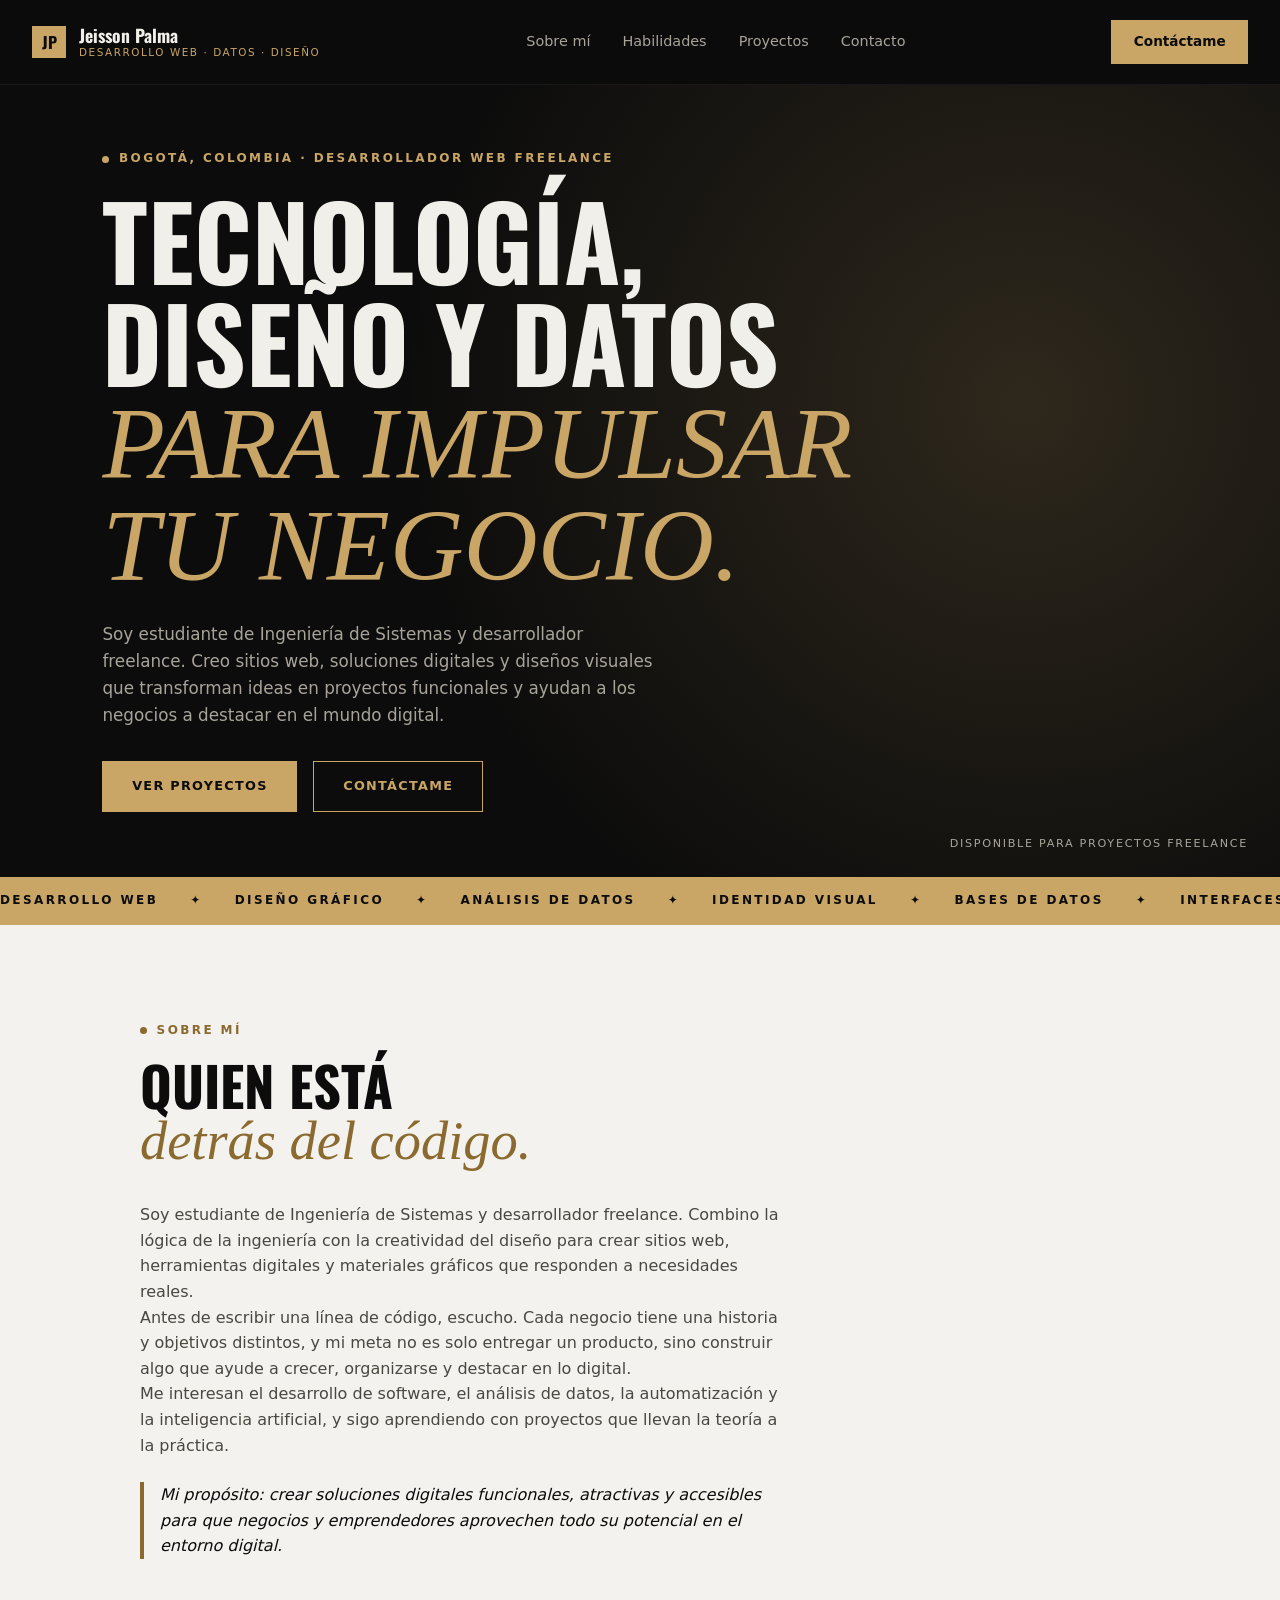
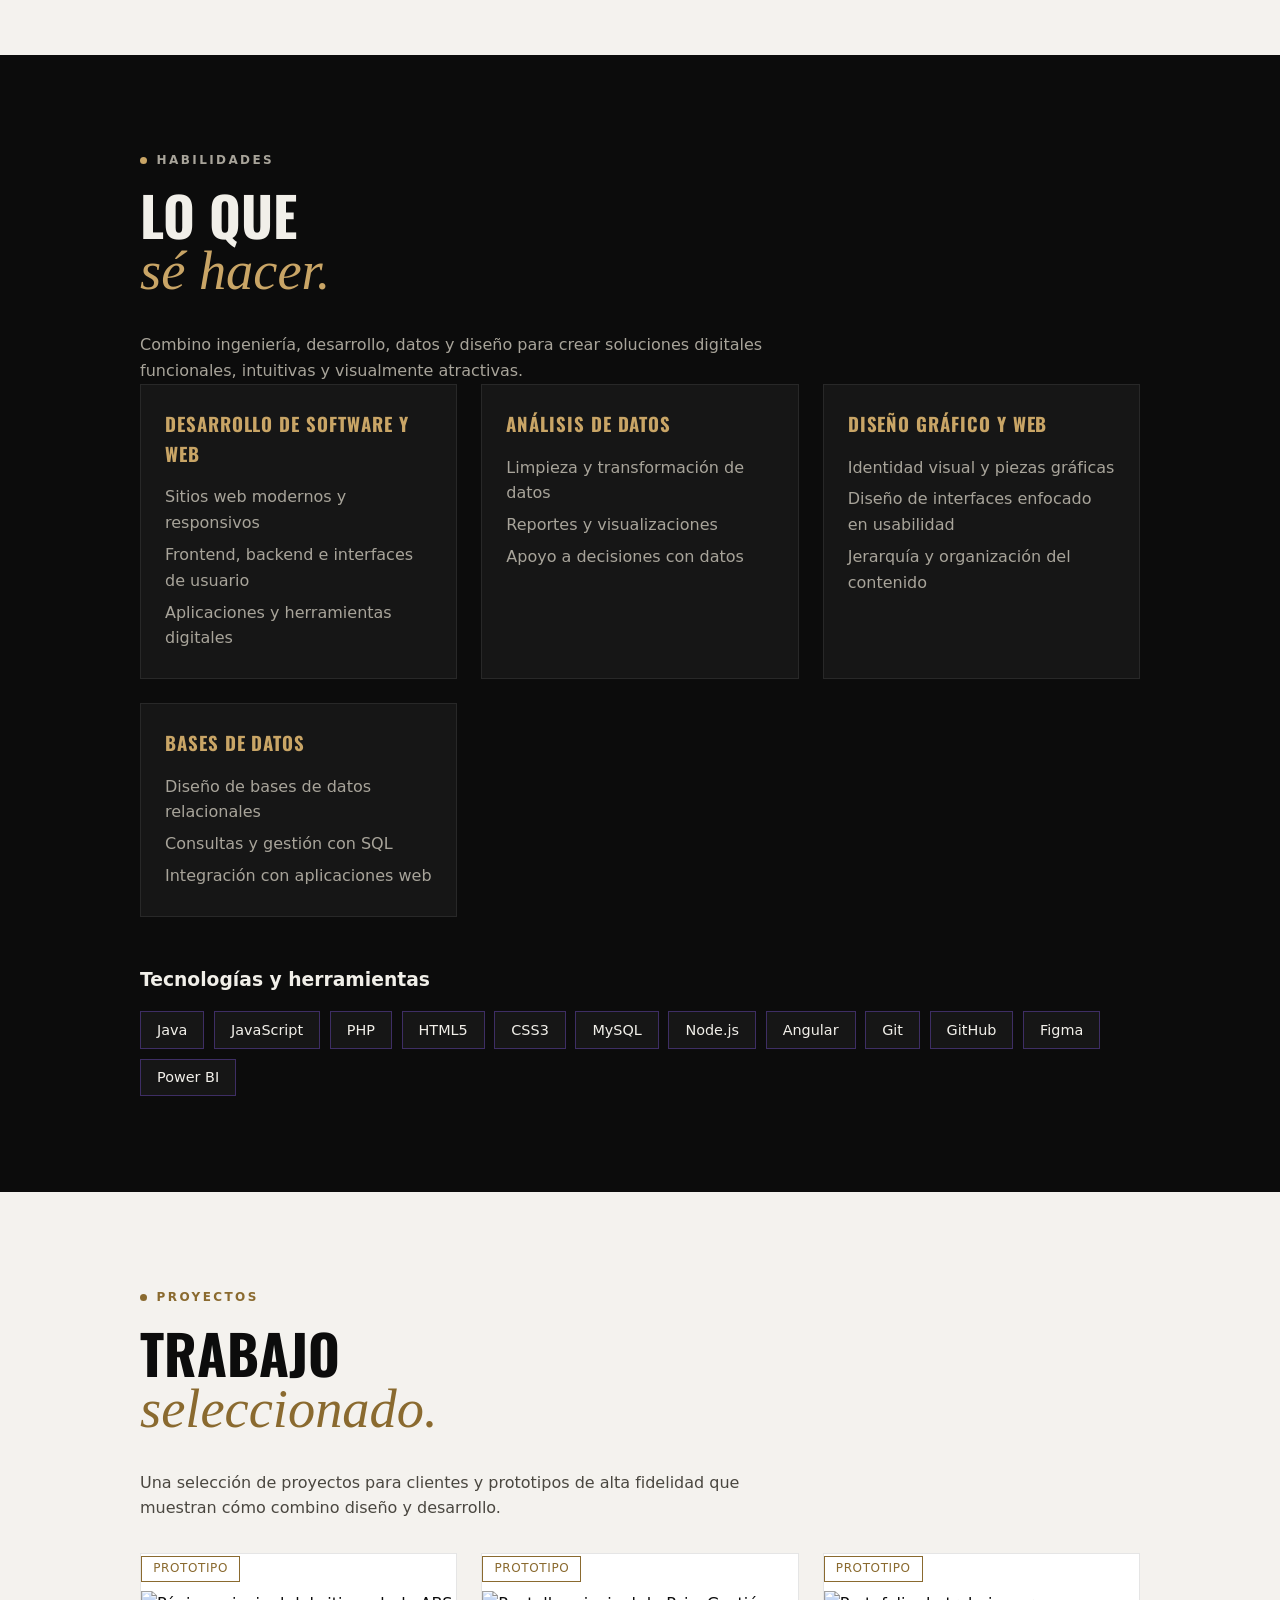
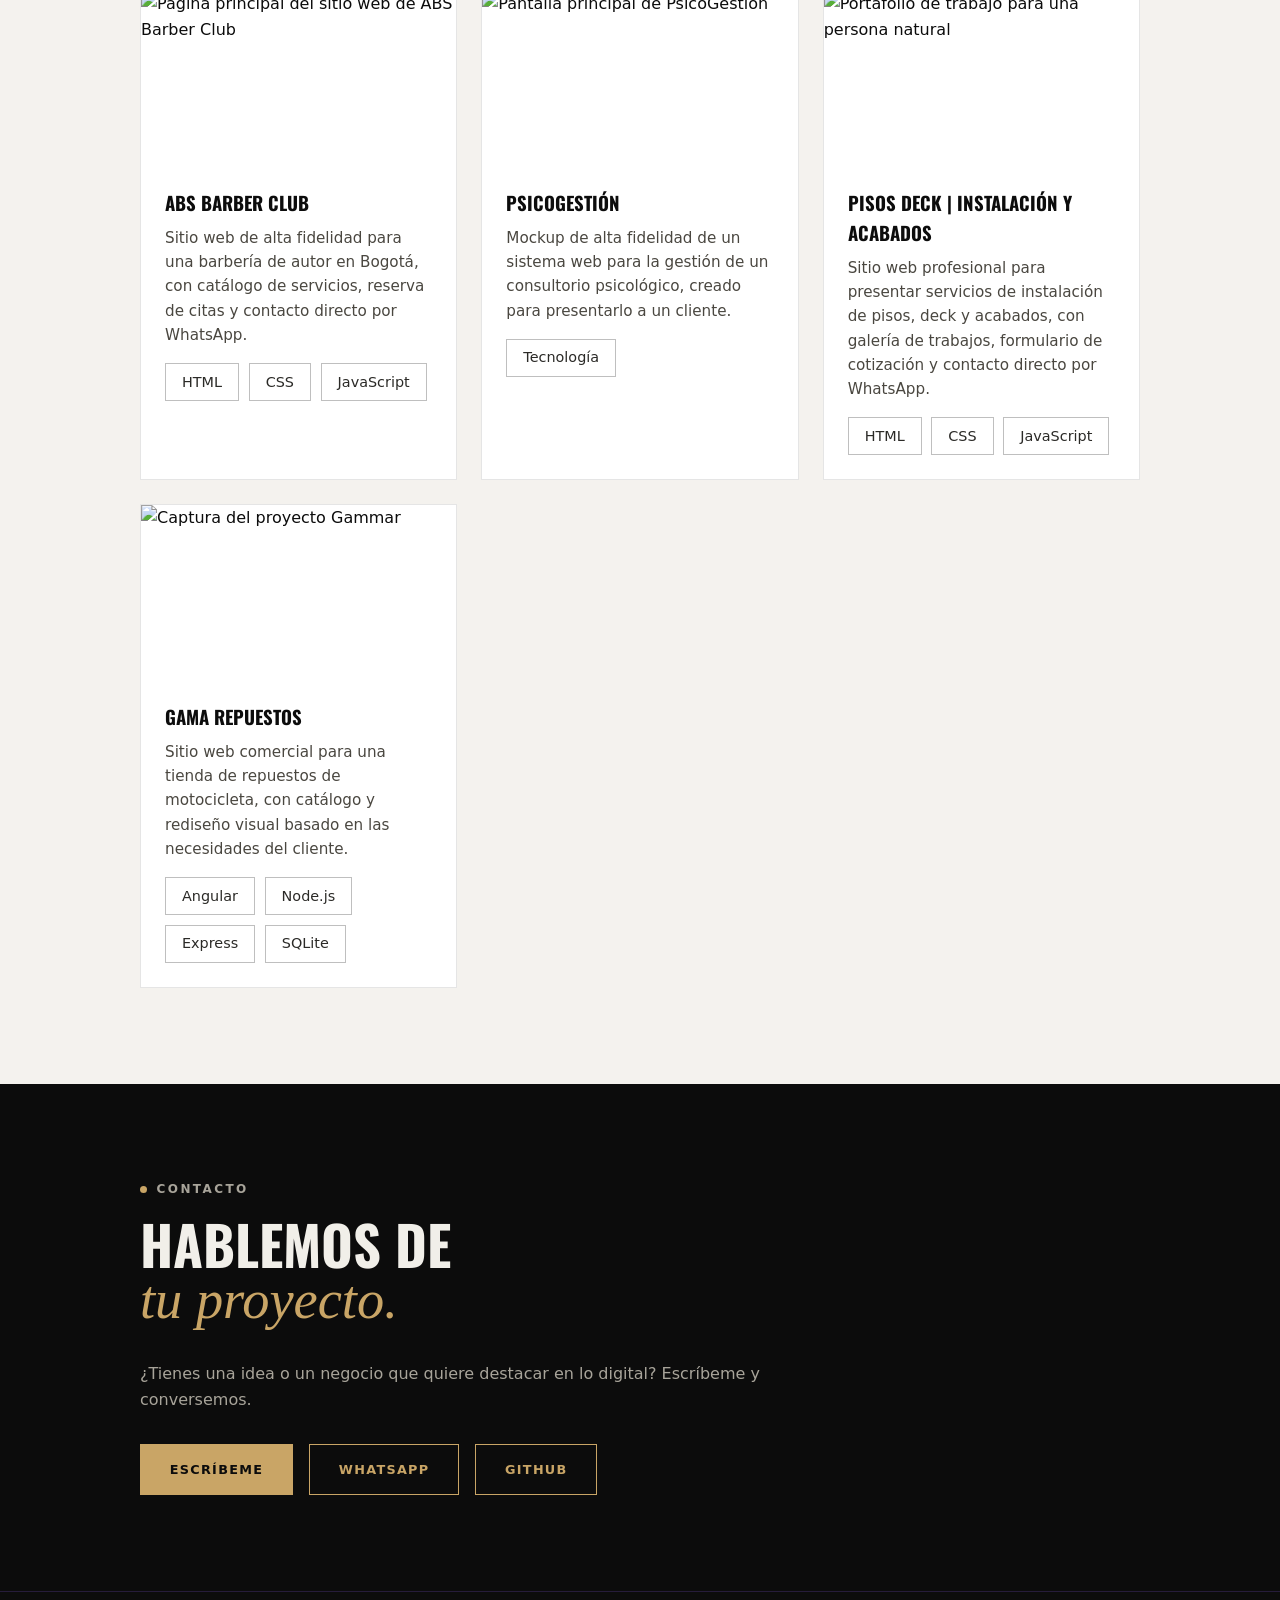
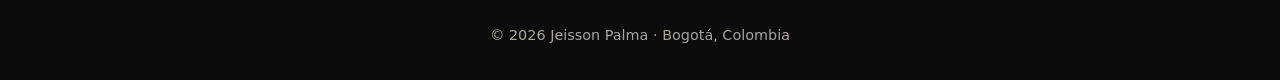
==== commit 6e31cc7b: "Nuevo diseño: secciones alternando fondo oscuro y claro" ====
--- a/index.html
+++ b/index.html
@@ -118,8 +118,9 @@
 
 
    <!-- SECCIÓN SOBRE MÍ: quién eres, en pocas líneas -->
-<section id="sobre-mi" class="seccion">
-  <h2>Sobre mí</h2>
+<section id="sobre-mi" class="seccion claro">
+  <p class="etiqueta">Sobre mí</p>
+  <h2>Quien está <em>detrás del código.</em></h2>
 
   <!-- Párrafo 1: quién eres y qué combinas -->
   <p>
@@ -156,7 +157,8 @@
 <!-- SECCIÓN HABILIDADES: agrupadas por área para que se lean rápido -->
 <!-- SECCIÓN HABILIDADES: 4 áreas con 3 puntos cada una + etiquetas -->
 <section id="habilidades" class="seccion">
-  <h2>Habilidades</h2>
+  <p class="etiqueta">Habilidades</p>
+  <h2>Lo que <em>sé hacer.</em></h2>
 
   <!-- Frase corta de apertura -->
   <p>
@@ -225,7 +227,9 @@
   </div>
 </section>
    <!-- SECCIÓN PROYECTOS: una tarjeta por proyecto -->
-<section id="proyectos" class="seccion">
+<section id="proyectos" class="seccion claro">
+  <p class="etiqueta">Proyectos</p>
+  <h2>Trabajo <em>seleccionado.</em></h2>
   <p>
   Una selección de proyectos para clientes y prototipos de alta fidelidad
   que muestran cómo combino diseño y desarrollo.
@@ -319,7 +323,8 @@
 </section>
     <!-- SECCIÓN CONTACTO: cómo te encuentran los clientes -->
 <section id="contacto" class="seccion">
-  <h2>Contacto</h2>
+  <p class="etiqueta">Contacto</p>
+  <h2>Hablemos de <em>tu proyecto.</em></h2>
 
   <p>
     ¿Tienes una idea o un negocio que quiere destacar en lo digital?
--- a/css/styles.css
+++ b/css/styles.css
@@ -471,4 +471,118 @@
   .franja-pista {
     animation: none;
   }
+}
+
+/* ===== SECCIONES: fondo a todo el ancho, contenido centrado ===== */
+:root {
+  --dorado-oscuro: #8a6a2f;   /* dorado más oscuro: se lee bien sobre fondo crema */
+}
+
+.seccion {
+  max-width: none;            /* anula el límite anterior: el fondo ocupa todo el ancho */
+  margin: 0;
+  /* El contenido se mantiene en ~1000px centrado:
+     el padding lateral crece cuando la pantalla es más ancha */
+  padding: 6rem max(2rem, calc((100vw - 1000px) / 2));
+}
+
+/* Variante clara: fondo crema y texto oscuro */
+.seccion.claro {
+  background: var(--crema);
+  color: var(--negro);
+}
+
+.claro p {
+  color: #4a4740;
+}
+
+.claro .etiqueta {
+  color: var(--dorado-oscuro);
+}
+
+.claro .etiqueta::before {
+  background: var(--dorado-oscuro);
+}
+
+/* ===== TÍTULOS DE SECCIÓN ===== */
+h2 {
+  font-family: var(--fuente-titulo);
+  font-size: clamp(2rem, 5vw, 3.4rem);
+  line-height: 1.05;
+  text-transform: uppercase;
+  margin: 1rem 0 2rem;
+}
+
+h2::after {
+  display: none;              /* quita la rayita anterior: ahora usamos la etiqueta */
+}
+
+/* Parte destacada del título: serif y dorada, en su propia línea */
+h2 em {
+  display: block;
+  font-family: var(--fuente-serif);
+  font-weight: 500;
+  text-transform: none;
+  color: var(--dorado);
+}
+
+.claro h2 em {
+  color: var(--dorado-oscuro);
+}
+
+/* Cita del propósito en la sección clara */
+.claro p.proposito {
+  color: var(--negro);
+  border-left-color: var(--dorado-oscuro);
+}
+
+/* ===== TARJETAS DE HABILIDADES (sobre fondo oscuro) ===== */
+.tarjeta {
+  background: var(--negro-suave);
+  border: 1px solid rgba(255, 255, 255, 0.08);
+  border-radius: 0;           /* esquinas rectas, como los botones */
+}
+
+.tarjeta h3 {
+  font-family: var(--fuente-titulo);
+  text-transform: uppercase;
+  letter-spacing: 0.05em;
+  color: var(--dorado);
+}
+
+/* ===== TARJETAS DE PROYECTOS (sobre fondo claro) ===== */
+.proyecto {
+  background: #ffffff;
+  border: 1px solid rgba(0, 0, 0, 0.1);
+  border-radius: 0;
+}
+
+.proyecto-info h3 {
+  font-family: var(--fuente-titulo);
+  text-transform: uppercase;
+  color: var(--negro);
+}
+
+.claro .proyecto-info p {
+  color: #4a4740;
+}
+
+/* Etiquetas de tecnologías sobre fondo claro */
+.claro .etiquetas span {
+  background: transparent;
+  border: 1px solid rgba(0, 0, 0, 0.25);
+  color: #2b2a27;
+  border-radius: 0;
+}
+
+/* Insignia "Prototipo" sobre fondo claro */
+.claro .insignia {
+  color: var(--dorado-oscuro);
+  border-color: var(--dorado-oscuro);
+  border-radius: 0;
+}
+
+/* Etiquetas de tecnologías sobre fondo oscuro: también rectas */
+.etiquetas span {
+  border-radius: 0;
 }
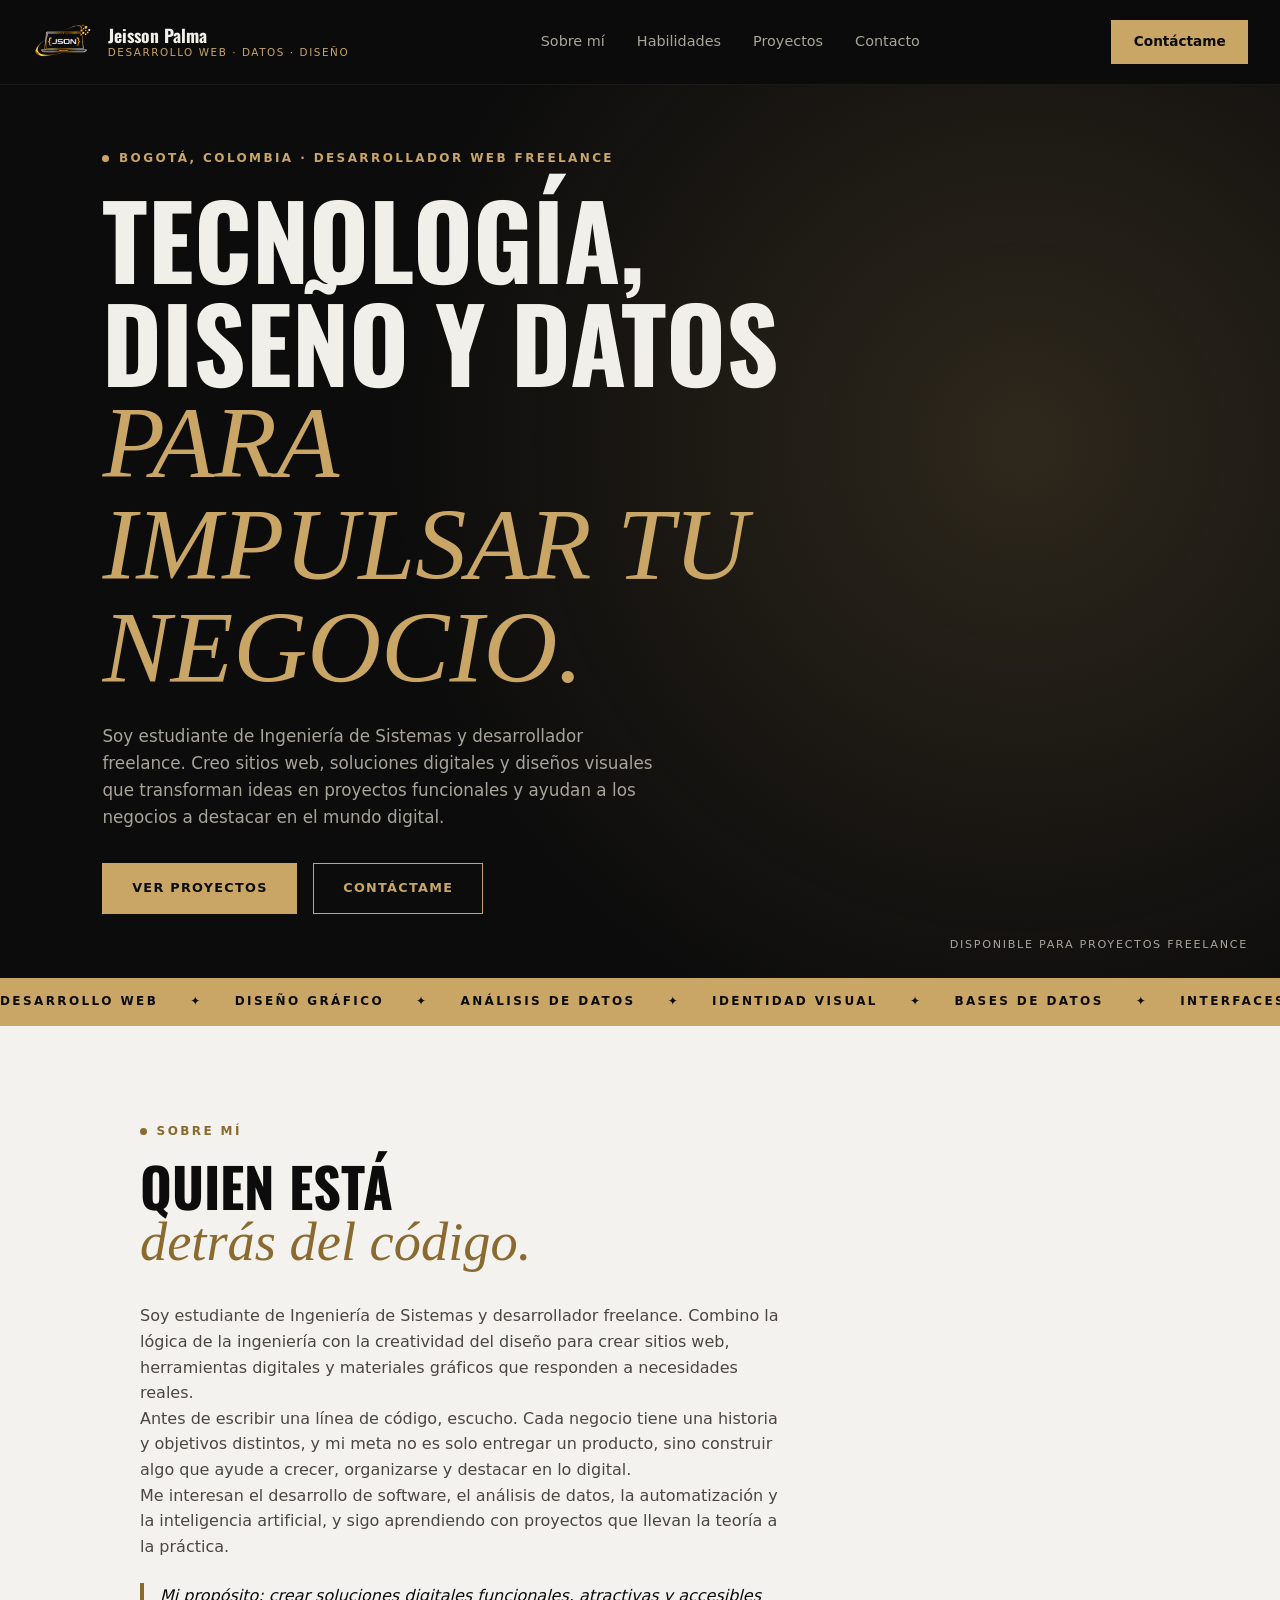
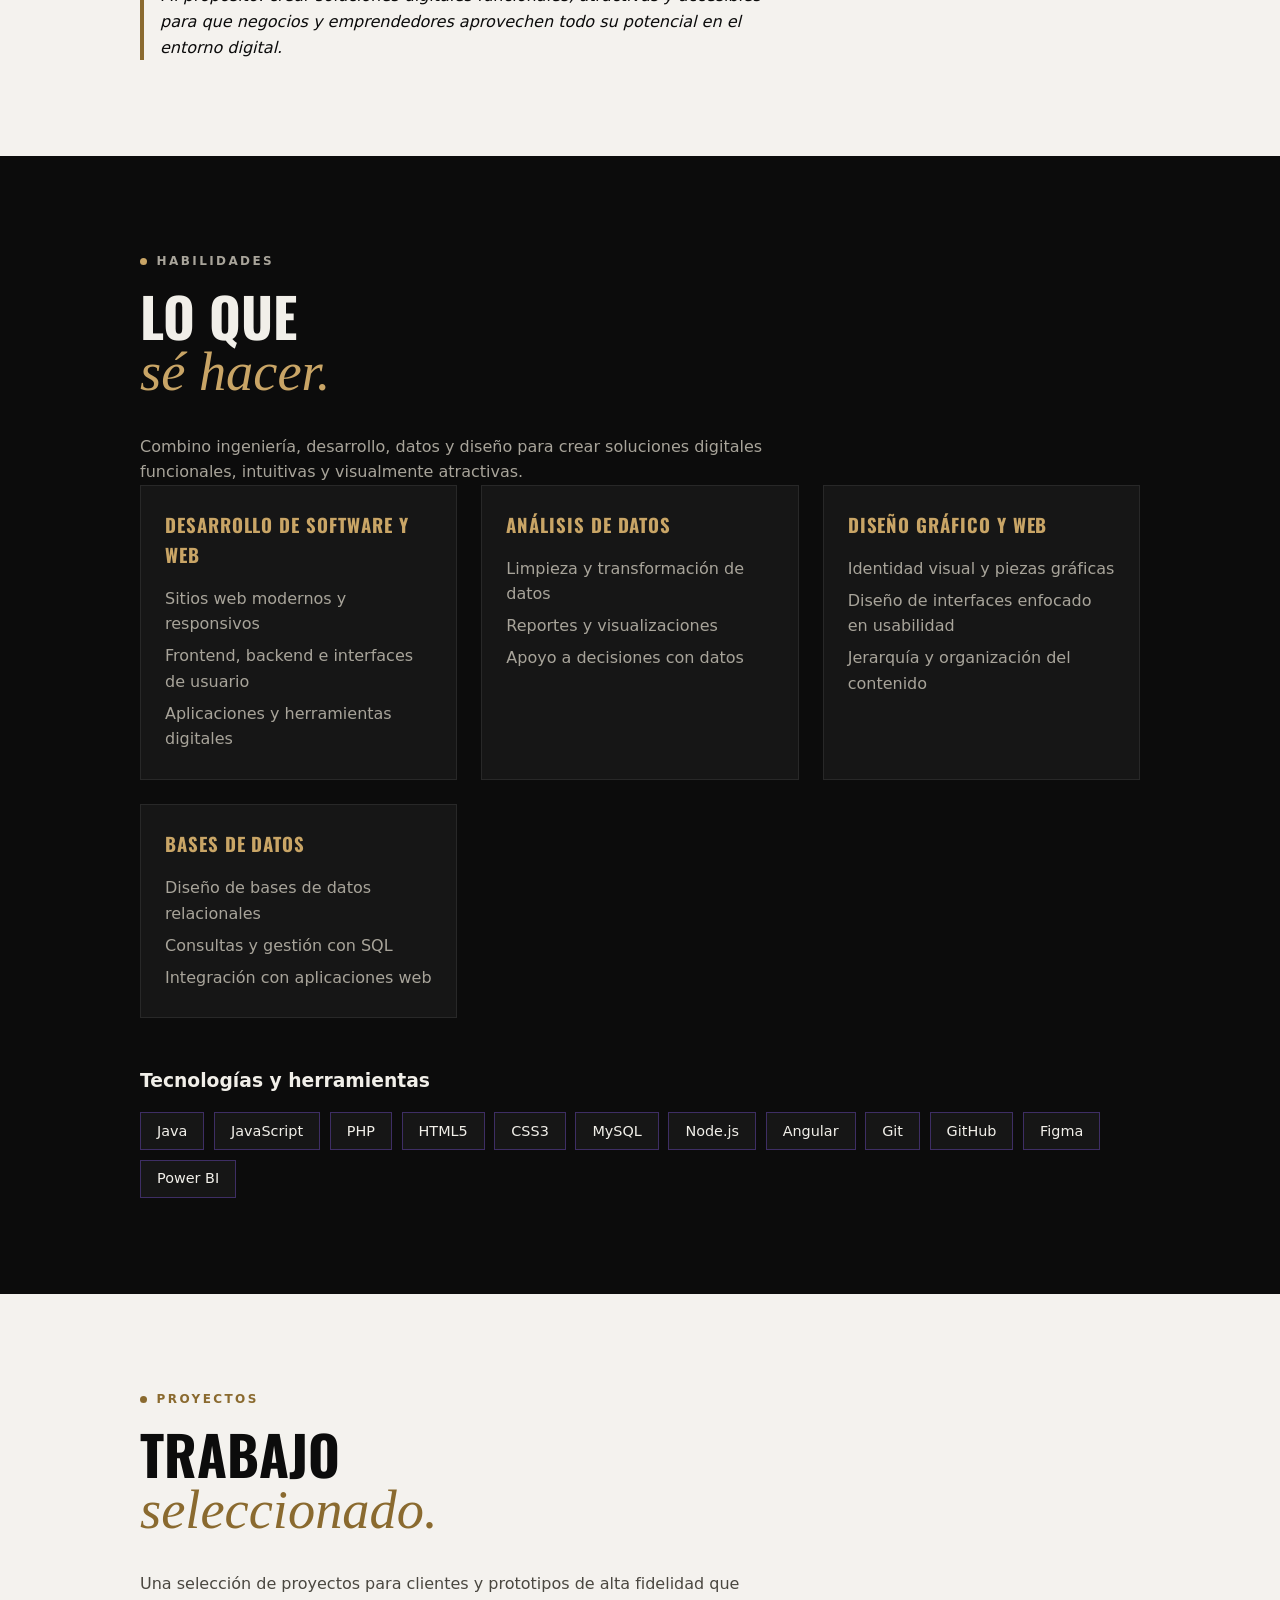
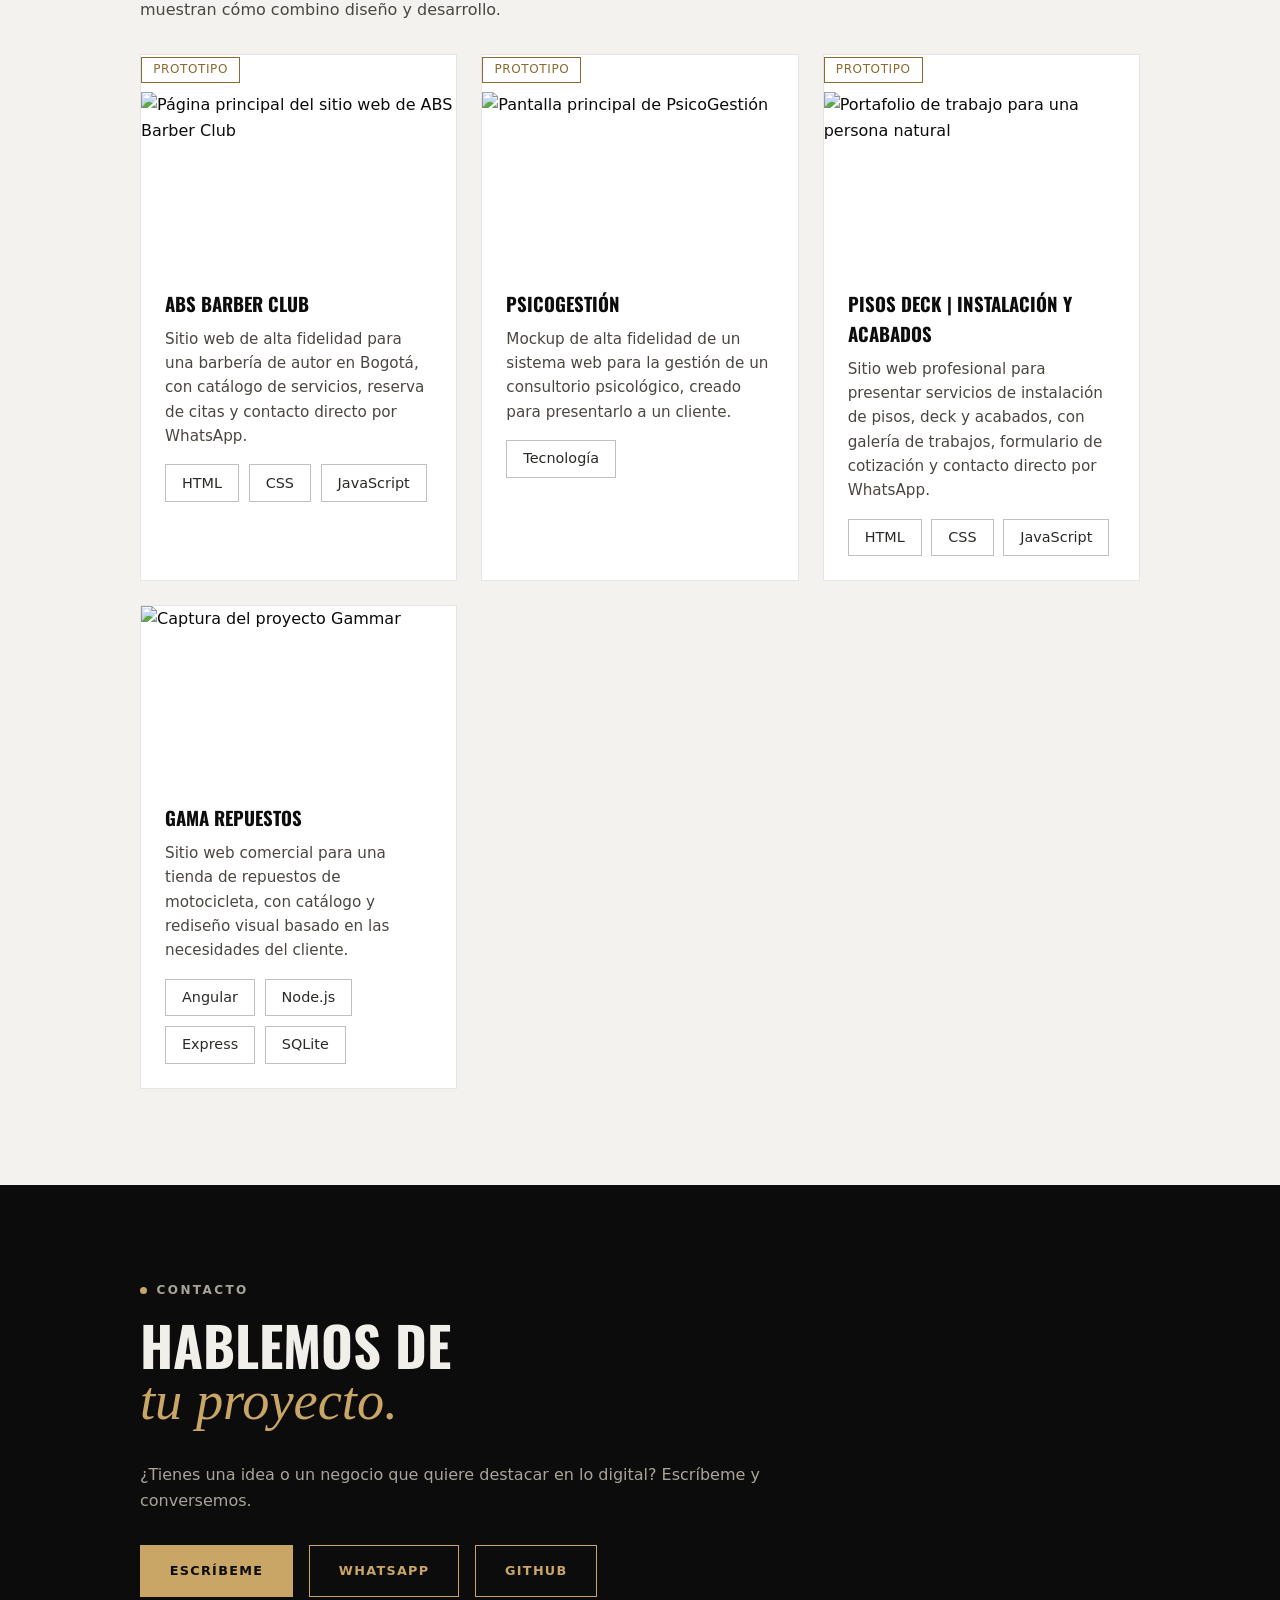
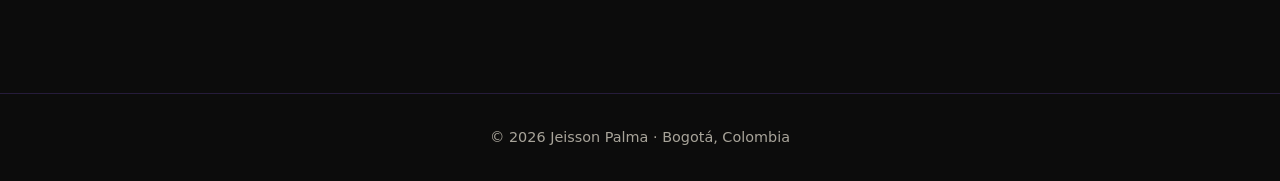
==== commit 6c71772d: "Agrega animaciones de scroll y objeto 3D con el logo" ====
--- a/index.html
+++ b/index.html
@@ -28,7 +28,7 @@
 
   <!-- Logo: cuadro dorado con tus iniciales + nombre y especialidad -->
   <a href="#inicio" class="logo">
-    <span class="logo-marca">JP</span>
+  <img class="logo-img" src="img/Logo.png" alt="Logo de Jeisson Palma">
     <span class="logo-texto">
       <strong>Jeisson Palma</strong>
       <small>Desarrollo web · Datos · Diseño</small>
@@ -80,6 +80,10 @@
     </div>
 
   </div>
+
+<!-- Contenedor del objeto 3D: Three.js dibujará aquí.
+     aria-hidden porque es decorativo -->
+<div class="hero-3d" id="hero-3d" aria-hidden="true"></div>
 
   <!-- Nota pequeña abajo a la derecha, como en tu captura -->
   <p class="hero-nota">Disponible para proyectos freelance</p>
@@ -352,6 +356,9 @@
 </footer>
 
   <!-- Conectar el JavaScript al final para que cargue después del HTML -->
-  <script src="js/main.js"></script>
+ <!-- Librería Three.js (versión fija, desde cdnjs) -->
+<script src="https://cdnjs.cloudflare.com/ajax/libs/three.js/r128/three.min.js"></script>
+<!-- Tu código -->
+<script src="js/main.js"></script>
 </body>
 </html>
--- a/css/styles.css
+++ b/css/styles.css
@@ -585,4 +585,51 @@
 /* Etiquetas de tecnologías sobre fondo oscuro: también rectas */
 .etiquetas span {
   border-radius: 0;
+}
+
+/* ===== OBJETO 3D EN LA PORTADA ===== */
+.hero-3d {
+  position: absolute;
+  right: 6vw;
+  top: 50%;
+  translate: 0 -50%;            /* centra verticalmente */
+  width: min(32vw, 440px);
+  aspect-ratio: 1;              /* siempre cuadrado */
+}
+
+.hero-3d canvas {
+  width: 100%;
+  height: 100%;
+  display: block;
+}
+
+/* El texto no debe invadir el espacio del objeto */
+.hero-contenido {
+  max-width: min(820px, 56vw);
+}
+
+/* En pantallas pequeñas ocultamos el objeto 3D (se ve mejor sin él) */
+@media (max-width: 900px) {
+  .hero-3d { display: none; }
+  .hero-contenido { max-width: none; }
+}
+
+/* ===== APARICIÓN AL HACER SCROLL ===== */
+/* Estado inicial: invisible y 30px más abajo.
+   Se usa "translate" (y no "transform") para no pelear con los efectos hover */
+.reveal {
+  opacity: 0;
+  translate: 0 30px;
+  transition: opacity 0.7s ease, translate 0.7s ease, transform 0.2s;
+}
+
+/* Estado final: visible y en su posición */
+.reveal.visible {
+  opacity: 1;
+  translate: 0 0;
+}
+/* Logo en la barra superior */
+.logo-img {
+  height: 42px;
+  width: auto;   /* mantiene la proporción */
 }
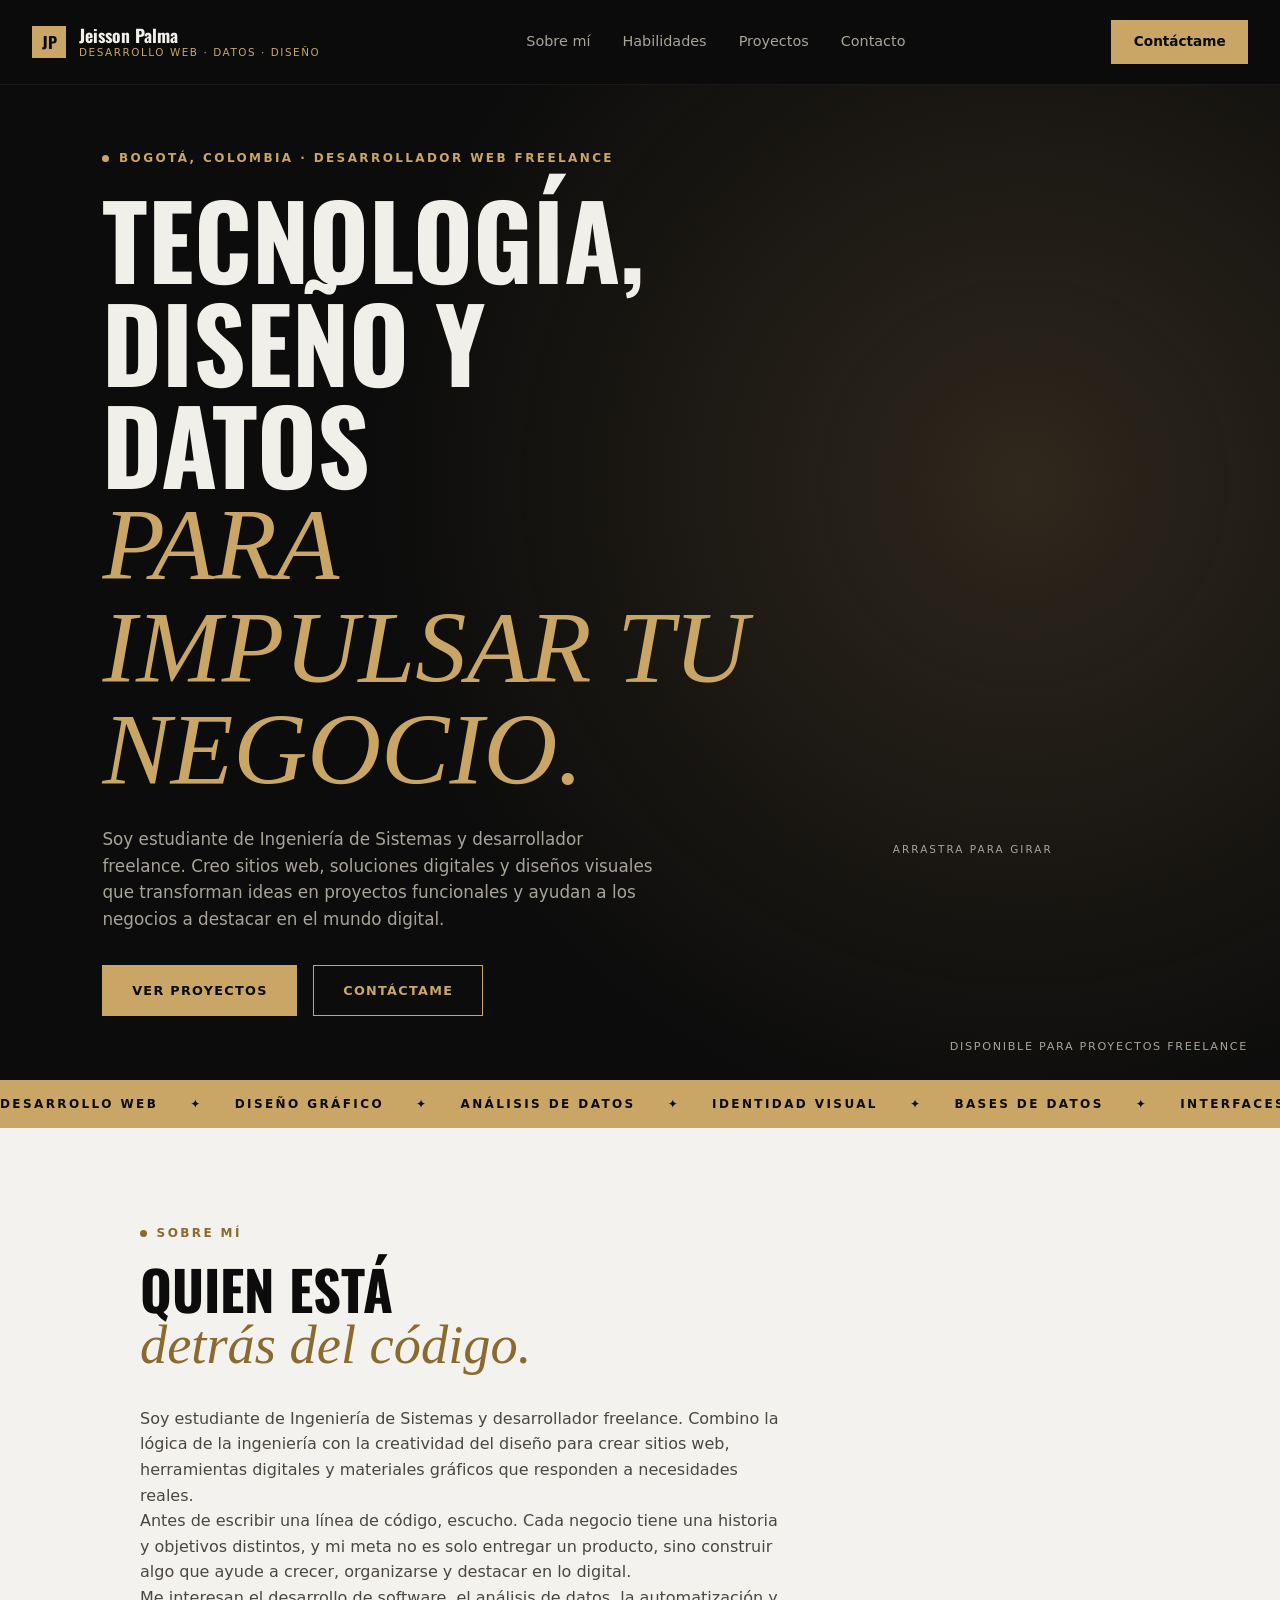
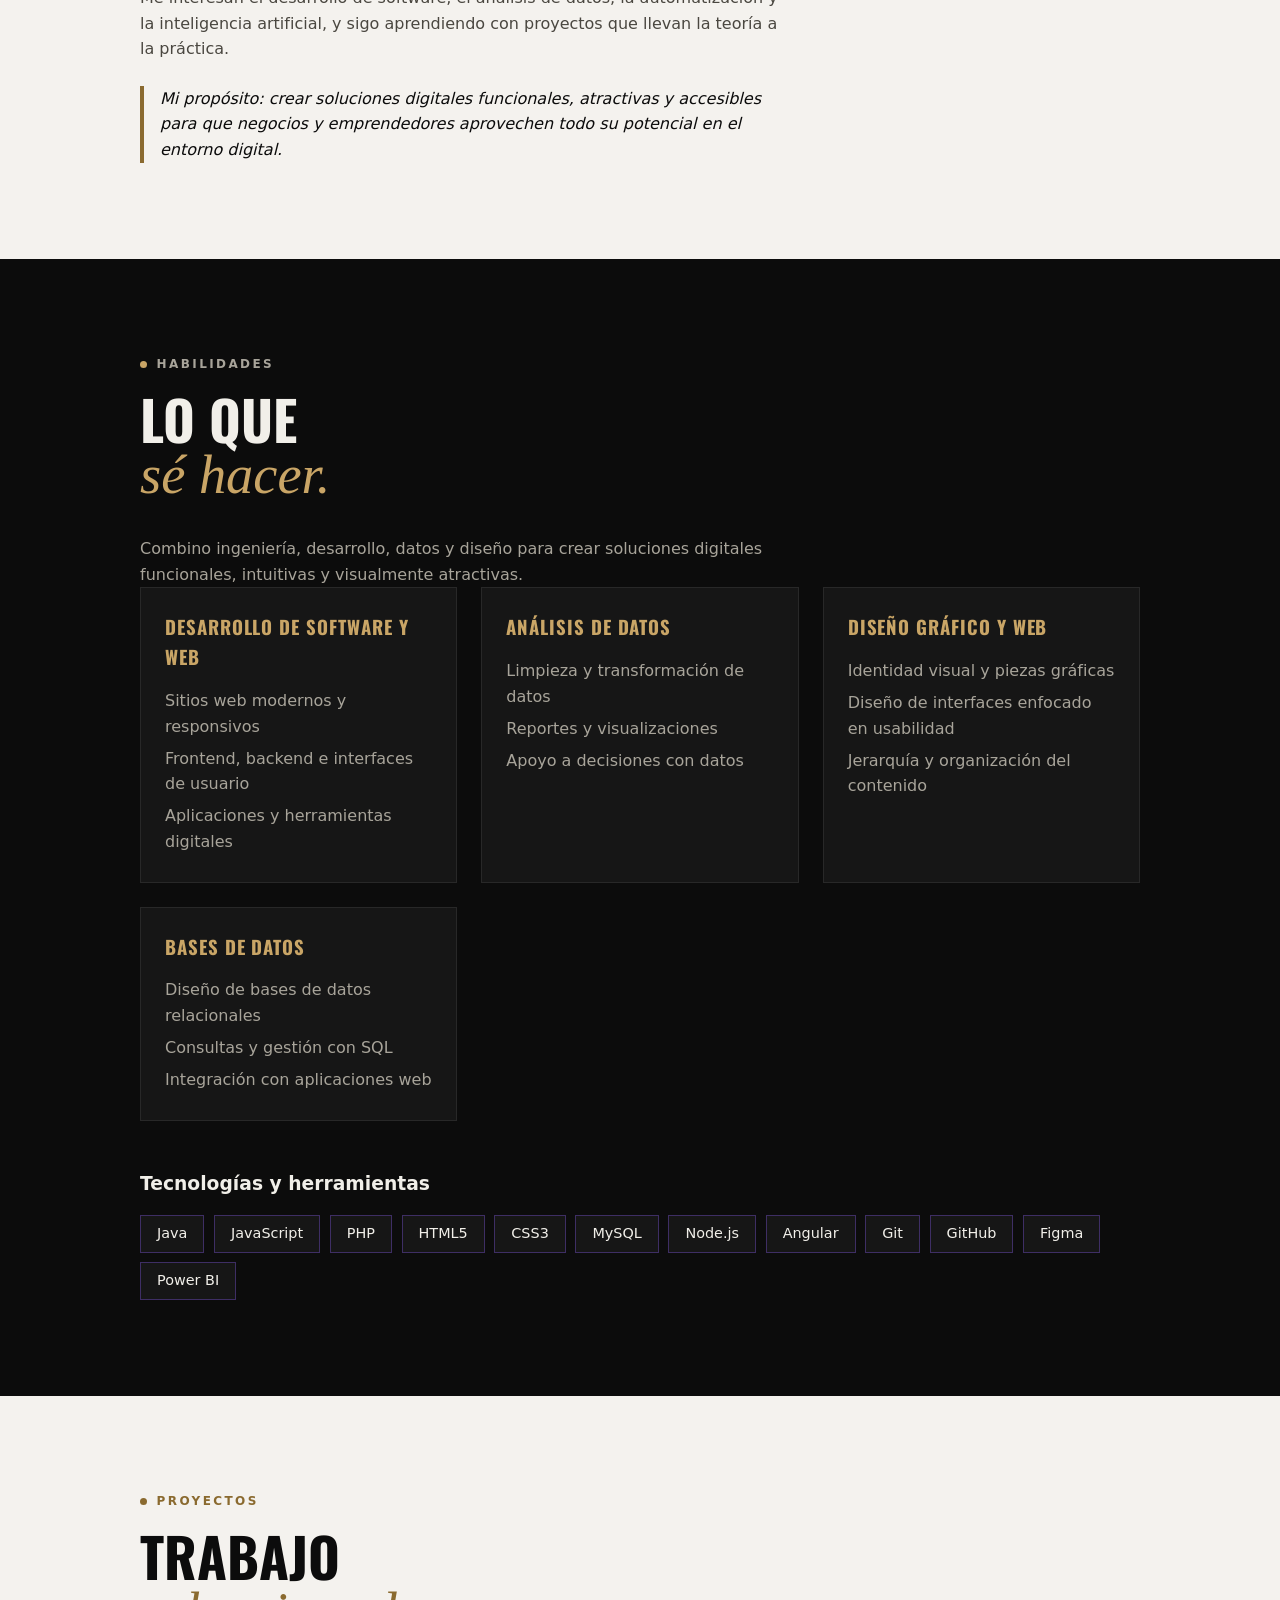
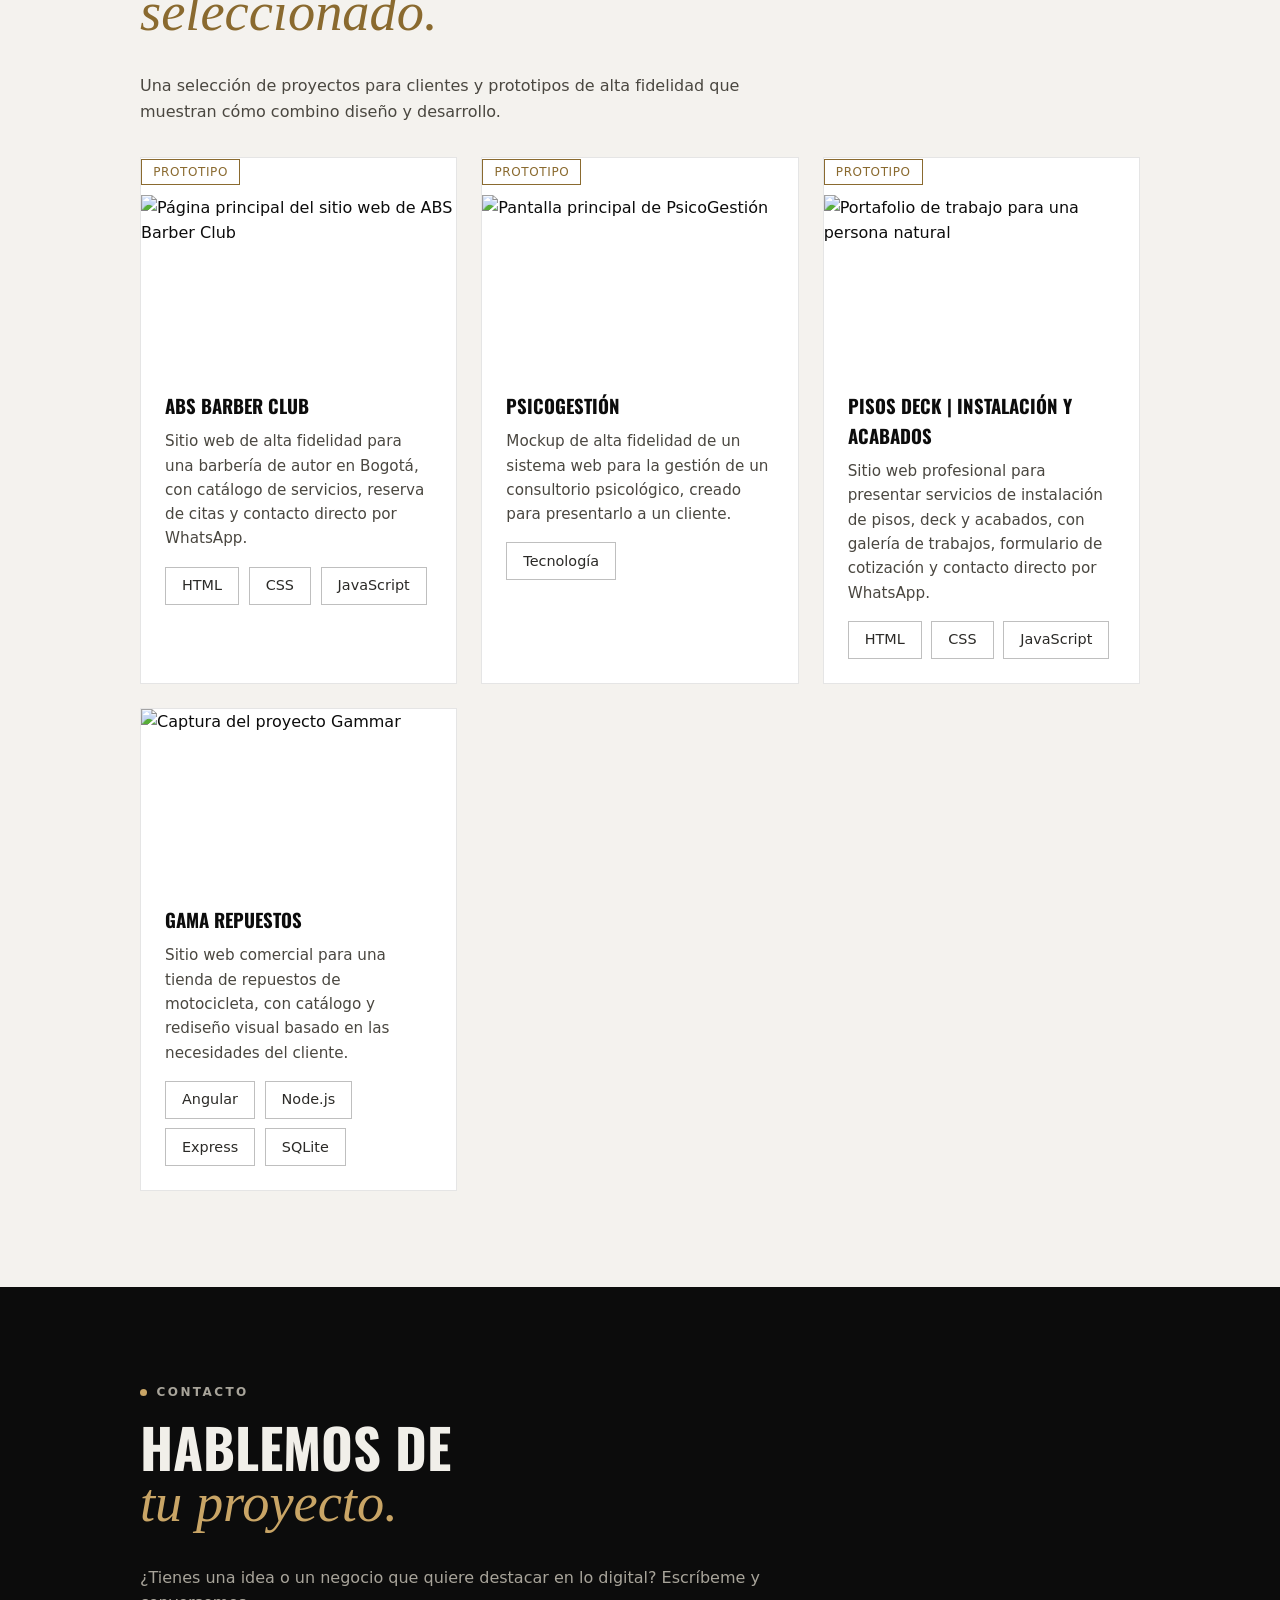
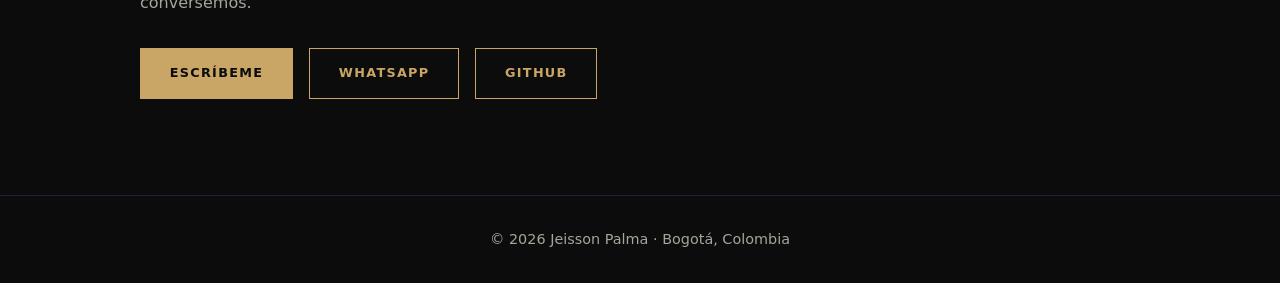
==== commit d82e4709: "Agrega versión para celular y menú hamburguesa" ====
--- a/index.html
+++ b/index.html
@@ -24,27 +24,32 @@
 
   <!-- Cabecera con el menú de navegación -->
  <!-- Barra superior: logo, menú y botón de contacto -->
+<!-- Barra superior: logo, menú y botón de contacto -->
 <header class="barra">
 
   <!-- Logo: cuadro dorado con tus iniciales + nombre y especialidad -->
   <a href="#inicio" class="logo">
-  <img class="logo-img" src="img/Logo.png" alt="Logo de Jeisson Palma">
+    <span class="logo-marca">JP</span>
     <span class="logo-texto">
       <strong>Jeisson Palma</strong>
       <small>Desarrollo web · Datos · Diseño</small>
     </span>
   </a>
 
-  <!-- Menú de navegación -->
-  <nav>
+  <!-- Menú de navegación: el id="menu" lo usa el JavaScript.
+       Los cuatro enlaces DEBEN ir dentro de esta etiqueta -->
+  <nav id="menu">
     <a href="#sobre-mi">Sobre mí</a>
     <a href="#habilidades">Habilidades</a>
     <a href="#proyectos">Proyectos</a>
     <a href="#contacto">Contacto</a>
   </nav>
 
-  <!-- Botón de acción a la derecha -->
+  <!-- Botón de acción a la derecha (en celular se oculta) -->
   <a href="#contacto" class="btn-nav">Contáctame</a>
+
+  <!-- Botón hamburguesa (solo se ve en celular) -->
+  <button class="menu-boton" aria-label="Abrir menú" aria-expanded="false" aria-controls="menu">☰</button>
 </header>
 
   <!-- Contenido principal de la página -->
--- a/css/styles.css
+++ b/css/styles.css
@@ -588,12 +588,18 @@
 }
 
 /* ===== OBJETO 3D EN LA PORTADA ===== */
+:root {
+  /* TAMAÑO DEL OBJETO 3D: cambia estos valores para agrandarlo o achicarlo.
+     40vw = 40% del ancho de pantalla; 560px = tope máximo */
+  --tamano-3d: min(40vw, 560px);
+}
+
 .hero-3d {
   position: absolute;
-  right: 6vw;
+  right: 4vw;
   top: 50%;
   translate: 0 -50%;            /* centra verticalmente */
-  width: min(32vw, 440px);
+  width: var(--tamano-3d);
   aspect-ratio: 1;              /* siempre cuadrado */
 }
 
@@ -601,14 +607,36 @@
   width: 100%;
   height: 100%;
   display: block;
-}
-
-/* El texto no debe invadir el espacio del objeto */
+  cursor: grab;                 /* manito abierta: se puede agarrar */
+  touch-action: pan-y;          /* en pantallas táctiles no bloquea el scroll vertical */
+}
+
+/* Mientras se arrastra: manito cerrada */
+.hero-3d.agarrando canvas {
+  cursor: grabbing;
+}
+
+/* Pista pequeña debajo del objeto */
+.hero-3d::after {
+  content: "Arrastra para girar";
+  position: absolute;
+  left: 0;
+  right: 0;
+  bottom: -1.2rem;
+  text-align: center;
+  font-size: 0.65rem;
+  letter-spacing: 0.2em;
+  text-transform: uppercase;
+  color: var(--texto-suave);
+  pointer-events: none;         /* no estorba al mouse */
+}
+
+/* El texto de la portada no debe invadir el espacio del objeto */
 .hero-contenido {
-  max-width: min(820px, 56vw);
-}
-
-/* En pantallas pequeñas ocultamos el objeto 3D (se ve mejor sin él) */
+  max-width: min(820px, 52vw);
+}
+
+/* En pantallas pequeñas ocultamos el objeto 3D */
 @media (max-width: 900px) {
   .hero-3d { display: none; }
   .hero-contenido { max-width: none; }
@@ -632,4 +660,87 @@
 .logo-img {
   height: 42px;
   width: auto;   /* mantiene la proporción */
-}+}
+
+/* ===== VERSIÓN PARA CELULAR ===== */
+
+/* En computador el botón hamburguesa no se ve */
+.menu-boton {
+  display: none;
+  background: none;
+  border: 1px solid rgba(255, 255, 255, 0.25);
+  color: var(--texto);
+  font-size: 1.3rem;
+  line-height: 1;
+  padding: 0.4rem 0.7rem;
+  cursor: pointer;
+}
+
+/* Corrección: en pantallas muy angostas las tarjetas de proyectos
+   no deben ser más anchas que la pantalla */
+.proyectos {
+  grid-template-columns: repeat(auto-fit, minmax(min(100%, 300px), 1fr));
+}
+
+@media (max-width: 800px) {
+
+  /* Barra más compacta */
+  .barra {
+    padding: 0.8rem 1.2rem;
+  }
+
+  /* Ocultamos el subtítulo del logo y el botón de contacto (cabe en el menú) */
+  .logo-texto small,
+  .btn-nav {
+    display: none;
+  }
+
+  /* Mostramos el botón hamburguesa */
+  .menu-boton {
+    display: block;
+  }
+
+  /* El menú pasa a ser una lista desplegable debajo de la barra */
+  
+  /* Permite que el menú pase a una segunda fila dentro de la barra */
+  .barra {
+    flex-wrap: wrap;
+  }
+
+  /* Menú: cerrado por defecto, ocupa todo el ancho cuando se abre */
+  nav {
+    display: none;
+    order: 3;                      /* queda después del logo y del botón ☰ */
+    width: 100%;
+    flex-direction: column;
+    gap: 0;
+  }
+
+  /* JavaScript agrega la clase "abierto" al tocar ☰ */
+  nav.abierto {
+    display: flex;
+  }
+
+  nav a {
+    display: block;
+    padding: 1rem 0.2rem;
+    border-top: 1px solid rgba(255, 255, 255, 0.1);
+    color: var(--texto);
+  }
+
+
+
+  /* Portada y secciones con menos margen lateral */
+  #inicio {
+    padding: 3rem 1.5rem;
+    min-height: 80vh;
+  }
+
+  .hero-nota {
+    display: none;                 /* estorba en pantallas pequeñas */
+  }
+
+  .seccion {
+    padding: 4rem 1.5rem;
+  }
+}
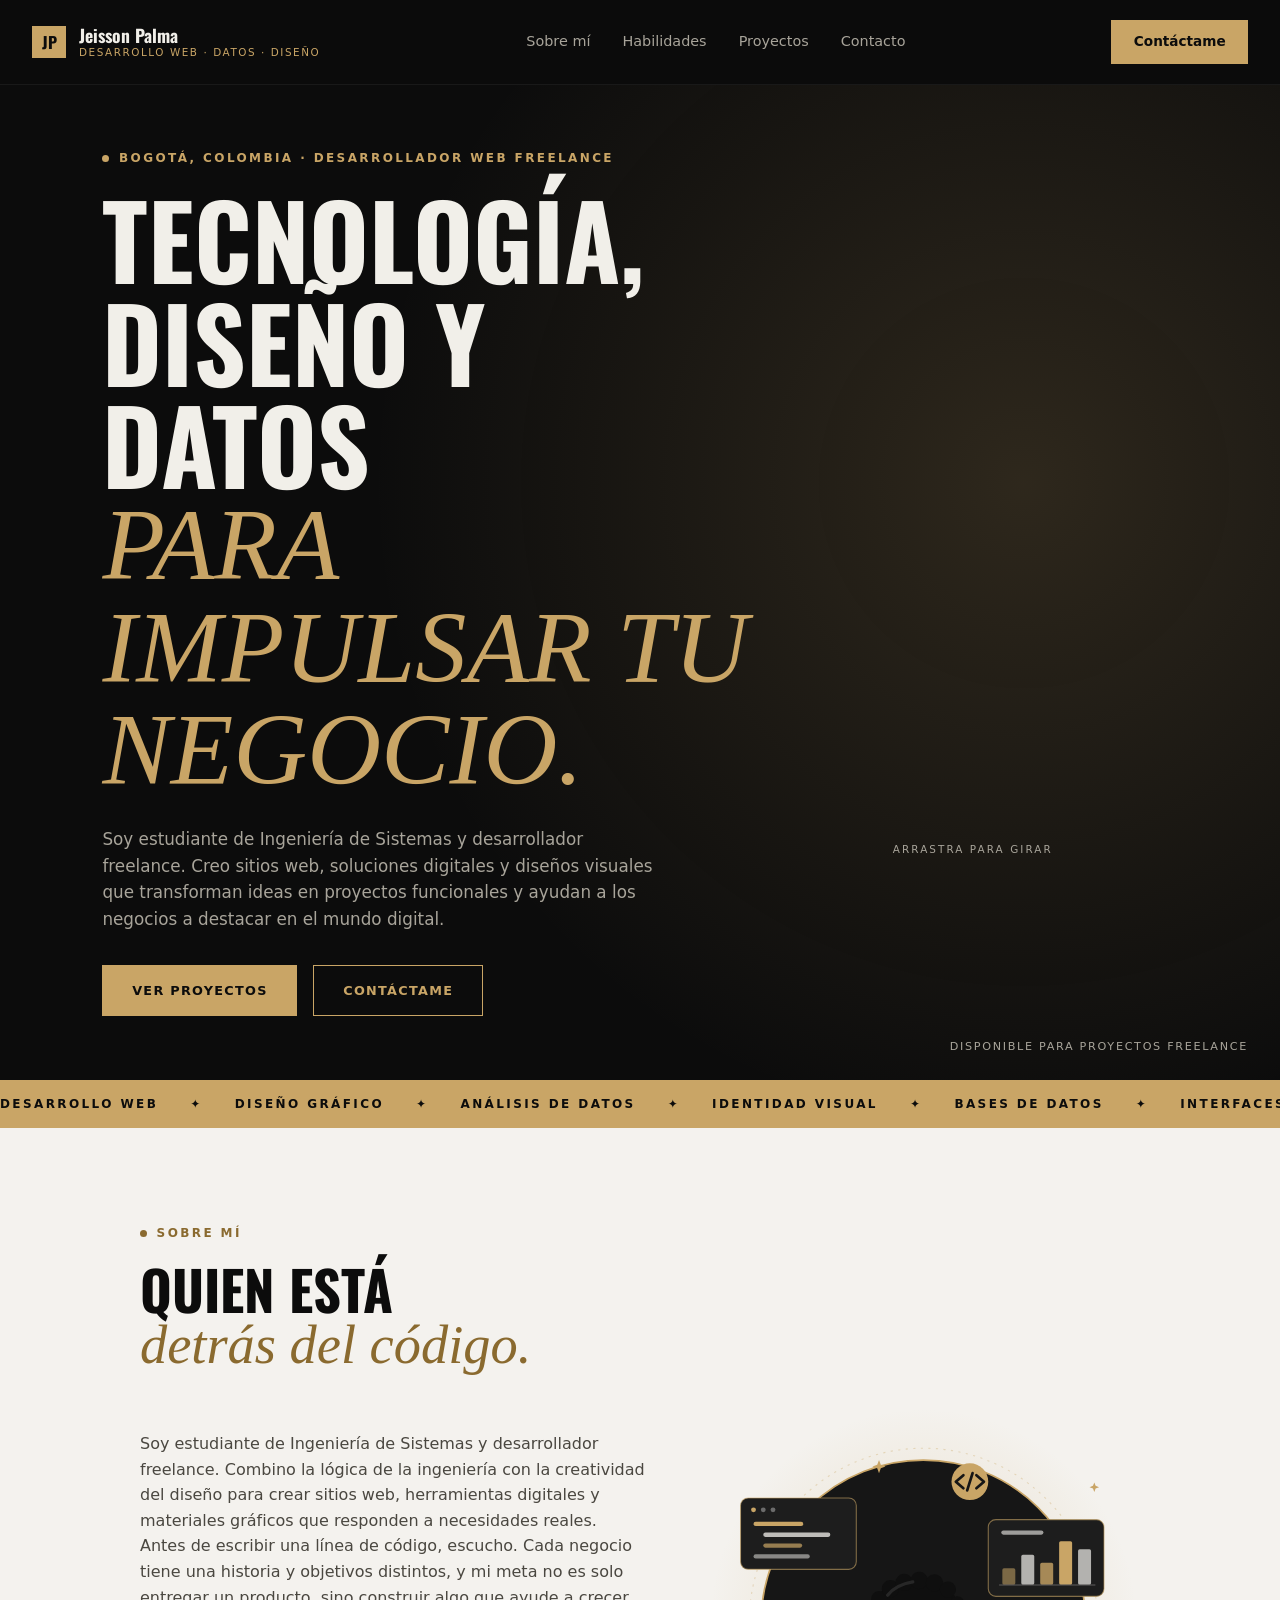
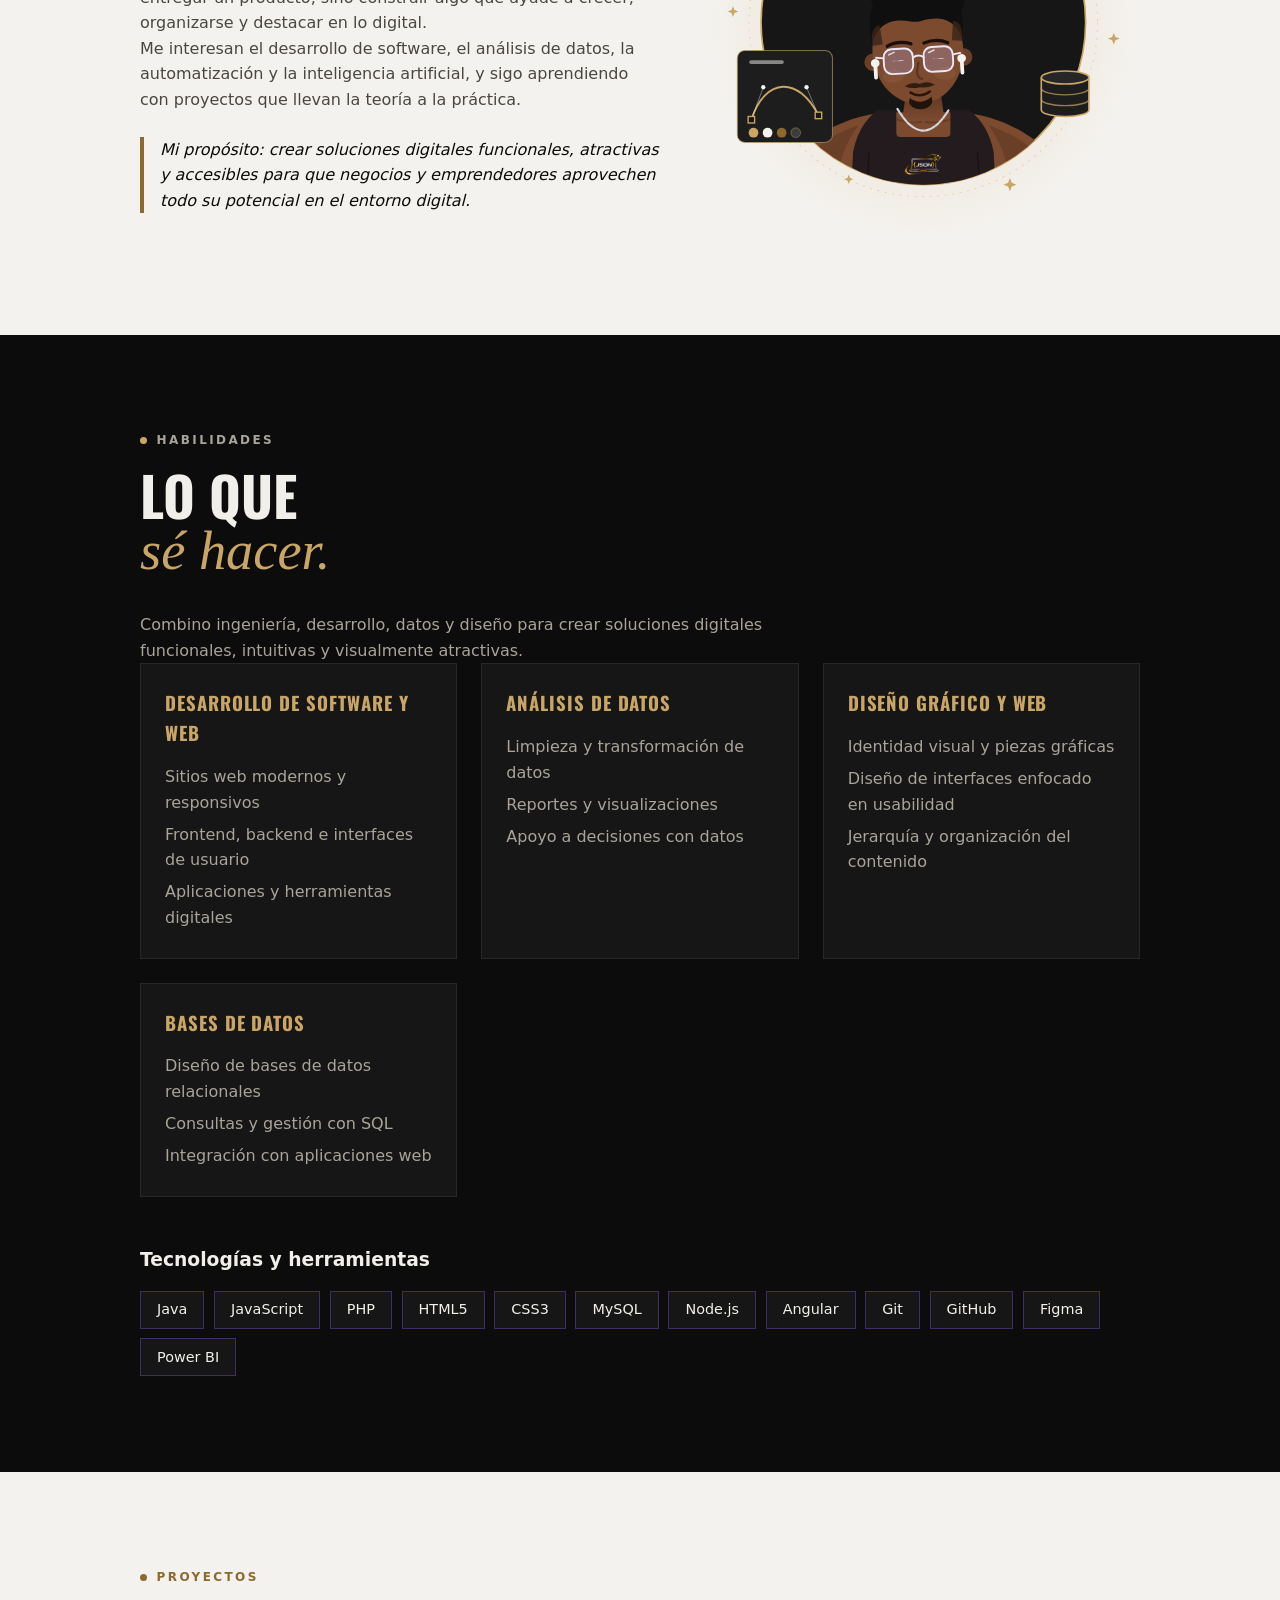
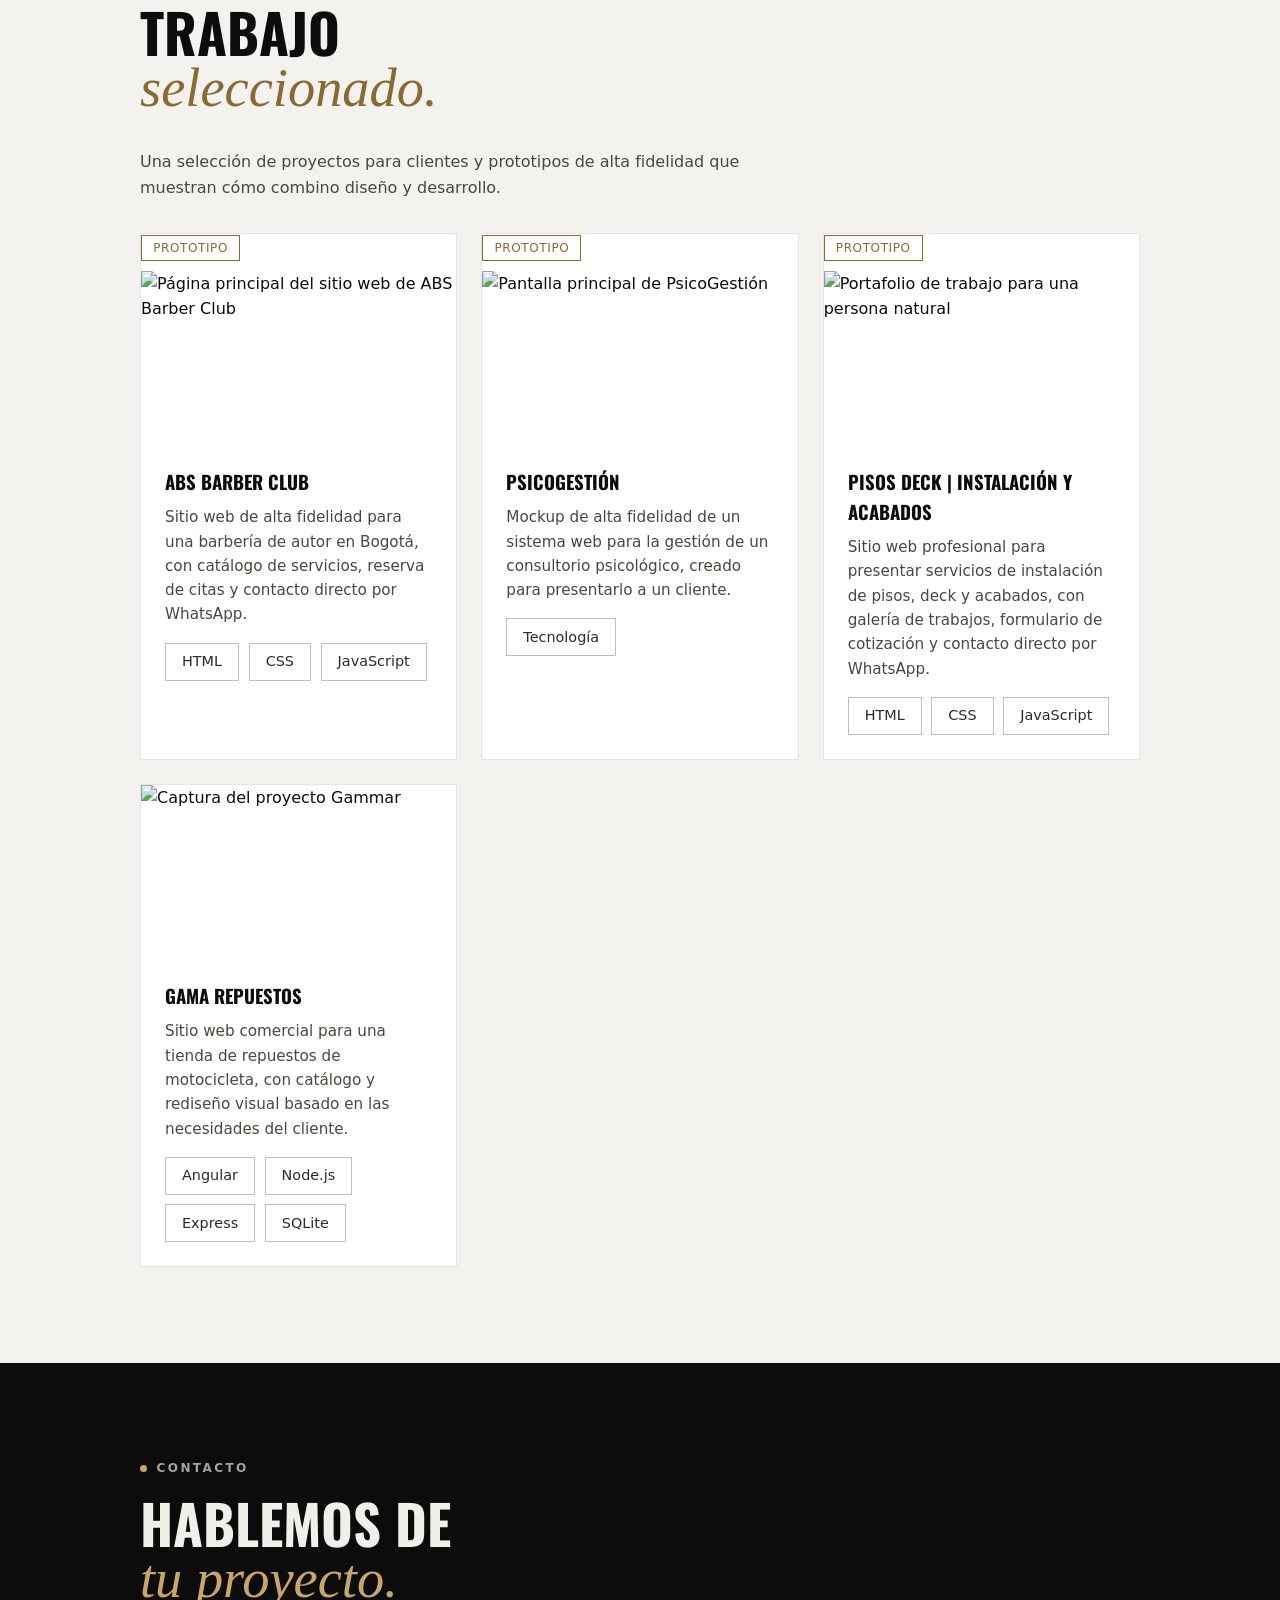
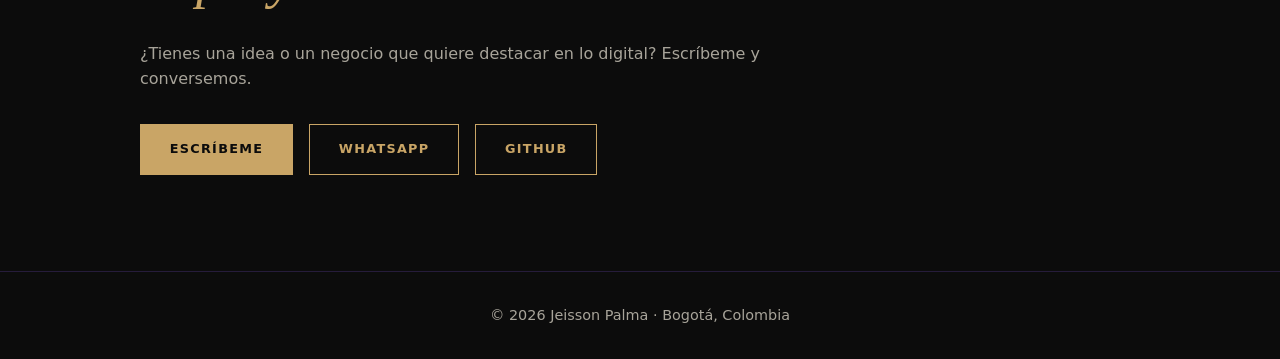
==== commit 23dd4817: "Agrega avatar interactivo en Sobre mí" ====
--- a/index.html
+++ b/index.html
@@ -17,7 +17,10 @@
 <link rel="preconnect" href="https://fonts.googleapis.com">
 <link rel="preconnect" href="https://fonts.gstatic.com" crossorigin>
 <link href="https://fonts.googleapis.com/css2?family=DM+Sans:wght@400;500;700&family=Oswald:wght@600;700&family=Playfair+Display:ital,wght@1,500&display=swap" rel="stylesheet">
-  <!-- Conectar el archivo de estilos -->
+  
+<!-- Estilos del avatar (va después de styles.css) -->
+<link rel="stylesheet" href="css/avatar.css">
+<!-- Conectar el archivo de estilos -->
   <link rel="stylesheet" href="css/styles.css">
 </head>
 <body>
@@ -127,40 +130,307 @@
 
 
    <!-- SECCIÓN SOBRE MÍ: quién eres, en pocas líneas -->
+<!-- SECCIÓN SOBRE MÍ: texto a la izquierda y avatar interactivo a la derecha -->
 <section id="sobre-mi" class="seccion claro">
   <p class="etiqueta">Sobre mí</p>
   <h2>Quien está <em>detrás del código.</em></h2>
 
-  <!-- Párrafo 1: quién eres y qué combinas -->
-  <p>
-    Soy estudiante de Ingeniería de Sistemas y desarrollador freelance.
-    Combino la lógica de la ingeniería con la creatividad del diseño
-    para crear sitios web, herramientas digitales y materiales gráficos
-    que responden a necesidades reales.
-  </p>
-
-  <!-- Párrafo 2: tu forma de trabajar (lo que te diferencia) -->
-  <p>
-    Antes de escribir una línea de código, escucho. Cada negocio tiene
-    una historia y objetivos distintos, y mi meta no es solo entregar
-    un producto, sino construir algo que ayude a crecer, organizarse
-    y destacar en lo digital.
-  </p>
-
-  <!-- Párrafo 3: tus intereses -->
-  <p>
-    Me interesan el desarrollo de software, el análisis de datos,
-    la automatización y la inteligencia artificial, y sigo aprendiendo
-    con proyectos que llevan la teoría a la práctica.
-  </p>
-
-  <!-- Tu propósito, como cierre destacado -->
-  <p class="proposito">
-    Mi propósito: crear soluciones digitales funcionales, atractivas
-    y accesibles para que negocios y emprendedores aprovechen todo
-    su potencial en el entorno digital.
-  </p>
+  <!-- Dos columnas: texto + avatar (los estilos están en css/avatar.css) -->
+  <div class="sobre-mi-grid">
+
+    <!-- Columna del texto -->
+    <div class="sobre-mi-texto">
+
+      <!-- Párrafo 1: quién eres y qué combinas -->
+      <p>
+        Soy estudiante de Ingeniería de Sistemas y desarrollador freelance.
+        Combino la lógica de la ingeniería con la creatividad del diseño
+        para crear sitios web, herramientas digitales y materiales gráficos
+        que responden a necesidades reales.
+      </p>
+
+      <!-- Párrafo 2: tu forma de trabajar (lo que te diferencia) -->
+      <p>
+        Antes de escribir una línea de código, escucho. Cada negocio tiene
+        una historia y objetivos distintos, y mi meta no es solo entregar
+        un producto, sino construir algo que ayude a crecer, organizarse
+        y destacar en lo digital.
+      </p>
+
+      <!-- Párrafo 3: tus intereses -->
+      <p>
+        Me interesan el desarrollo de software, el análisis de datos,
+        la automatización y la inteligencia artificial, y sigo aprendiendo
+        con proyectos que llevan la teoría a la práctica.
+      </p>
+
+      <!-- Tu propósito, como cierre destacado -->
+      <p class="proposito">
+        Mi propósito: crear soluciones digitales funcionales, atractivas
+        y accesibles para que negocios y emprendedores aprovechen todo
+        su potencial en el entorno digital.
+      </p>
+    </div>
+
+    <!-- Columna del avatar interactivo -->
+    <svg id="avatar" class="avatar" viewBox="0 0 800 800" role="img" aria-labelledby="av-titulo av-desc">
+  <title id="av-titulo">Ilustración de Jeisson Palma</title>
+  <desc id="av-desc">Avatar con lentes y airpods, vestido con una camisilla con su logo, rodeado de tarjetas de código, datos, diseño y bases de datos.</desc>
+
+  <defs>
+    <!-- Resplandor dorado de fondo -->
+    <radialGradient id="brillo" cx="50%" cy="50%" r="50%">
+      <stop offset="0" stop-color="#c9a566" stop-opacity="0.30"/>
+      <stop offset="1" stop-color="#c9a566" stop-opacity="0"/>
+    </radialGradient>
+
+    <!-- Degradado del cuello: sombra bajo la barbilla que se funde con el pecho -->
+    <linearGradient id="cuelloGrad" x1="0" y1="0" x2="0" y2="1">
+      <stop offset="0" stop-color="#58321f"/>
+      <stop offset="1" stop-color="#7b4a2f"/>
+    </linearGradient>
+
+    <!-- Recorte circular: el busto queda dentro del círculo -->
+    <clipPath id="recorte">
+      <circle cx="400" cy="400" r="300"/>
+    </clipPath>
+
+    <!-- Estrella de cuatro puntas (se reutiliza) -->
+    <path id="estrella" d="M0 -11 L3 -3 L11 0 L3 3 L0 11 L-3 3 L-11 0 L-3 -3 Z" fill="#c9a566"/>
+
+    <!-- Monograma "JP": marca provisional en la camisa (se reemplaza por tu logo real) -->
+    <g id="monograma" fill="none" stroke-linecap="round" stroke-linejoin="round">
+      <path d="M-9 -12 V8 Q-9 16 -17 14"/>
+      <path d="M4 14 V-12 H11 Q20 -12 20 -3 Q20 6 11 6 H4"/>
+    </g>
+  </defs>
+
+  <!-- ===== FONDO ===== -->
+  <circle cx="400" cy="400" r="395" fill="url(#brillo)"/>
+  <circle cx="400" cy="400" r="300" fill="#161616"/>
+  <circle cx="400" cy="400" r="322" fill="none" stroke="#c9a566" stroke-opacity="0.35" stroke-width="2" stroke-dasharray="4 10"/>
+  <circle cx="400" cy="400" r="300" fill="none" stroke="#c9a566" stroke-width="3"/>
+
+  <!-- ===== PERSONAJE ===== -->
+  <g id="personaje">
+   <g id="rebote">
+    <g clip-path="url(#recorte)">
+
+      <!-- Hombros y brazos (piel) -->
+      <path d="M130 720 C140 640 230 575 330 566 L470 566 C570 575 660 640 670 720 Z" fill="#7b4a2f"/>
+
+      <!-- Sombra suave bajo el hombro para dar volumen -->
+      <path d="M150 720 C158 660 215 610 280 590 C250 630 240 670 242 720 Z" fill="#5e3722" opacity="0.55"/>
+      <path d="M650 720 C642 660 585 610 520 590 C550 630 560 670 558 720 Z" fill="#5e3722" opacity="0.55"/>
+
+      <!-- Cuello -->
+      <path d="M370 515 L430 515 L438 572 Q400 590 362 572 Z" fill="url(#cuelloGrad)"/>
+
+      <!-- Clavículas (líneas suaves) -->
+      <path d="M352 580 Q376 588 396 584" fill="none" stroke="#5e3722" stroke-width="3" stroke-linecap="round" opacity="0.7"/>
+      <path d="M448 580 Q424 588 404 584" fill="none" stroke="#5e3722" stroke-width="3" stroke-linecap="round" opacity="0.7"/>
+
+      <!-- Camisilla (tirantes anchos y escote cuadrado) -->
+      <path d="M316 562 L350 562 L350 604 Q350 612 358 612 L442 612 Q450 612 450 604 L450 562 L484 562 Q520 588 530 640 L534 720 L266 720 L270 640 Q280 588 316 562 Z" fill="#241b1e"/>
+      <!-- Pliegue sutil de la tela -->
+      <path d="M300 640 Q296 680 300 720" fill="none" stroke="#150f11" stroke-width="3" opacity="0.6"/>
+      <path d="M500 640 Q504 680 500 720" fill="none" stroke="#150f11" stroke-width="3" opacity="0.6"/>
+
+      <!-- Cadena plateada -->
+      <path d="M352 560 Q400 640 448 560" fill="none" stroke="#d6d6de" stroke-width="4" stroke-linecap="round" stroke-dasharray="7 3"/>
+
+      <!-- LOGO EN LA CAMISA -->
+      <!-- Marca provisional (cuadro dorado con "JP"). Se oculta sola si existe img/Logo.png -->
+      <g id="logoCamisaMarca">
+        <rect x="370" y="632" width="60" height="60" rx="7" fill="#c9a566"/>
+        <use href="#monograma" transform="translate(398 662) scale(1.05)" stroke="#161616" stroke-width="3.6"/>
+      </g>
+      <!-- Tu logo real: JavaScript lo carga desde img/Logo.png si el archivo existe -->
+      <image id="logoCamisaImg" x="362" y="626" width="76" height="76"
+             preserveAspectRatio="xMidYMid meet" display="none"/>
+    </g>
+
+    <!-- ===== CABEZA (se inclina siguiendo el mouse) ===== -->
+    <g id="cabeza">
+
+      <!-- Orejas -->
+      <circle cx="316" cy="468" r="16" fill="#6a3f27"/>
+      <circle cx="484" cy="468" r="16" fill="#6a3f27"/>
+
+      <!-- Cabeza -->
+      <ellipse cx="400" cy="452" rx="84" ry="98" fill="#7b4a2f"/>
+
+      <!-- Pómulos con un poco de luz -->
+      <ellipse cx="352" cy="496" rx="20" ry="12" fill="#8d5a3a" opacity="0.55"/>
+      <ellipse cx="448" cy="496" rx="20" ry="12" fill="#8d5a3a" opacity="0.55"/>
+
+      
+      <!-- AirPods: cabeza redonda + tallo -->
+      <rect x="316.5" y="470" width="7" height="30" rx="3.5" fill="#f4f2ee"/>
+      <circle cx="320" cy="470" r="8" fill="#f4f2ee"/>
+      <rect x="476.5" y="470" width="7" height="30" rx="3.5" fill="#f4f2ee"/>
+      <circle cx="480" cy="470" r="8" fill="#f4f2ee"/>
+
+      <!-- Cejas -->
+      <path d="M344 440 Q364 430 388 438" fill="none" stroke="#1a0f0a" stroke-width="6" stroke-linecap="round"/>
+      <path d="M412 438 Q436 430 456 440" fill="none" stroke="#1a0f0a" stroke-width="6" stroke-linecap="round"/>
+
+      <!-- Ojos (blanco + pupila). La pupila se mueve con el mouse -->
+      <g class="ojo">
+        <ellipse cx="363" cy="468" rx="11" ry="8.5" fill="#f4f2ee"/>
+        <circle class="pupila" cx="363" cy="468" r="5.5" fill="#1a0f0a"/>
+      </g>
+      <g class="ojo">
+        <ellipse cx="437" cy="468" rx="11" ry="8.5" fill="#f4f2ee"/>
+        <circle class="pupila" cx="437" cy="468" r="5.5" fill="#1a0f0a"/>
+      </g>
+
+      <!-- Lentes transparentes con un toque lila -->
+      <rect x="336" y="446" width="54" height="46" rx="15" fill="#c9b8ff" fill-opacity="0.24" stroke="#ece8f7" stroke-width="3.5"/>
+      <rect x="410" y="446" width="54" height="46" rx="15" fill="#c9b8ff" fill-opacity="0.24" stroke="#ece8f7" stroke-width="3.5"/>
+      <path d="M390 464 Q400 457 410 464" fill="none" stroke="#ece8f7" stroke-width="3.5" stroke-linecap="round"/>
+      <path d="M336 462 L322 460" stroke="#ece8f7" stroke-width="3.5" stroke-linecap="round"/>
+      <path d="M464 462 L478 460" stroke="#ece8f7" stroke-width="3.5" stroke-linecap="round"/>
+      <!-- Reflejos en los lentes -->
+      <path d="M346 456 L356 452" stroke="#ffffff" stroke-opacity="0.7" stroke-width="3" stroke-linecap="round"/>
+      <path d="M420 456 L430 452" stroke="#ffffff" stroke-opacity="0.7" stroke-width="3" stroke-linecap="round"/>
+
+      <!-- Nariz -->
+      <path d="M400 474 Q391 502 405 504" fill="none" stroke="#5b341f" stroke-width="4" stroke-linecap="round"/>
+
+      <!-- Bigote y perilla -->
+      <path d="M372 516 Q386 507 400 513 Q414 507 428 516 Q414 522 400 519 Q386 522 372 516 Z" fill="#25150d" opacity="0.85"/>
+      <path d="M380 538 Q374 552 390 558 Q400 562 410 558 Q426 552 420 538 Q410 546 400 546 Q390 546 380 538 Z" fill="#1a0f0a" opacity="0.92"/>
+
+      <!-- Boca normal: sonrisa pequeña -->
+      <path class="boca-normal" d="M382 528 Q400 540 418 528" fill="none" stroke="#2a140c" stroke-width="4.5" stroke-linecap="round"/>
+
+      <!-- Boca feliz: sonrisa grande con dientes (oculta hasta hacer clic) -->
+      <g class="boca-feliz" display="none">
+        <path d="M374 524 Q400 560 426 524 Z" fill="#2a0f0a"/>
+        <path d="M380 526 Q400 536 420 526 Q400 540 380 526 Z" fill="#f4f2ee"/>
+      </g>
+
+      <!-- CABELLO: corto, rizado arriba y con degradado (fade) en los lados -->
+      <g fill="#0f0f0f">
+        <!-- Base del cabello: contorno exterior arriba y línea de la frente abajo -->
+        <path d="M316 436 C304 350 346 318 400 318 C456 318 496 350 484 436 C478 412 462 396 440 394 C420 392 410 398 400 398 C390 398 380 392 360 394 C338 396 322 412 316 436 Z"/>
+        <!-- Pequeños rizos en el borde superior (dan textura) -->
+        <circle cx="334" cy="352" r="15"/>
+        <circle cx="356" cy="334" r="16"/>
+        <circle cx="382" cy="324" r="16"/>
+        <circle cx="410" cy="322" r="16"/>
+        <circle cx="438" cy="328" r="16"/>
+        <circle cx="462" cy="342" r="15"/>
+        <circle cx="478" cy="368" r="13"/>
+      </g>
+      <!-- Degradado en las sienes: tono más claro, como cabello muy corto -->
+      <path d="M317 438 C314 414 320 402 332 400 L336 436 Z" fill="#3a2418" opacity="0.8"/>
+      <path d="M483 438 C486 414 480 402 468 400 L464 436 Z" fill="#3a2418" opacity="0.8"/>
+      <!-- Brillo suave en el cabello -->
+      <path d="M350 346 C362 332 380 326 398 324" fill="none" stroke="#ffffff" stroke-opacity="0.10" stroke-width="6" stroke-linecap="round"/>
+    </g>
+   </g>
+  </g>
+
+  <!-- ===== TARJETA DE CÓDIGO (arriba izquierda) ===== -->
+  <g class="av-tarjeta" data-area="codigo">
+    <g class="flota">
+      <rect class="marco" x="62" y="170" width="214" height="132" rx="14" fill="#1d1d1d" stroke="#c9a566" stroke-opacity="0.6" stroke-width="2"/>
+      <circle cx="86" cy="192" r="4.5" fill="#c9a566"/>
+      <circle cx="104" cy="192" r="4.5" fill="#6b6b6b"/>
+      <circle cx="122" cy="192" r="4.5" fill="#6b6b6b"/>
+      <rect x="86" y="214" width="92" height="8" rx="4" fill="#c9a566"/>
+      <rect x="104" y="234" width="124" height="8" rx="4" fill="#f4f2ee" fill-opacity="0.75"/>
+      <rect x="104" y="254" width="72" height="8" rx="4" fill="#c9a566" fill-opacity="0.7"/>
+      <rect x="86" y="274" width="104" height="8" rx="4" fill="#f4f2ee" fill-opacity="0.5"/>
+      <!-- Etiqueta -->
+      <g class="etq">
+        <rect x="76" y="312" width="186" height="30" rx="15" fill="#c9a566"/>
+        <text x="169" y="332" text-anchor="middle">Desarrollo web</text>
+      </g>
+    </g>
+  </g>
+
+  <!-- ===== INSIGNIA &lt;/&gt; (arriba centro) ===== -->
+  <g class="av-tarjeta" data-area="codigo">
+    <g class="flota" style="animation-delay:-1.5s">
+      <circle cx="486" cy="140" r="34" fill="#c9a566"/>
+      <path d="M474 128 L460 140 L474 152" fill="none" stroke="#161616" stroke-width="5" stroke-linecap="round" stroke-linejoin="round"/>
+      <path d="M498 128 L512 140 L498 152" fill="none" stroke="#161616" stroke-width="5" stroke-linecap="round" stroke-linejoin="round"/>
+      <path d="M491 124 L481 156" fill="none" stroke="#161616" stroke-width="5" stroke-linecap="round"/>
+    </g>
+  </g>
+
+  <!-- ===== TARJETA DE DATOS (derecha) ===== -->
+  <g class="av-tarjeta" data-area="datos">
+    <g class="flota" style="animation-delay:-2.5s">
+      <rect class="marco" x="520" y="210" width="214" height="142" rx="14" fill="#1d1d1d" stroke="#c9a566" stroke-opacity="0.6" stroke-width="2"/>
+      <rect x="544" y="230" width="78" height="8" rx="4" fill="#f4f2ee" fill-opacity="0.6"/>
+      <rect x="546" y="300" width="24" height="30" rx="3" fill="#c9a566" fill-opacity="0.55"/>
+      <rect x="581" y="275" width="24" height="55" rx="3" fill="#f4f2ee" fill-opacity="0.7"/>
+      <rect x="616" y="290" width="24" height="40" rx="3" fill="#c9a566" fill-opacity="0.8"/>
+      <rect x="651" y="250" width="24" height="80" rx="3" fill="#c9a566"/>
+      <rect x="686" y="265" width="24" height="65" rx="3" fill="#f4f2ee" fill-opacity="0.7"/>
+      <path d="M540 331 H718" stroke="#f4f2ee" stroke-opacity="0.3" stroke-width="2"/>
+      <g class="etq">
+        <rect x="532" y="362" width="190" height="30" rx="15" fill="#c9a566"/>
+        <text x="627" y="382" text-anchor="middle">Análisis de datos</text>
+      </g>
+    </g>
+  </g>
+
+  <!-- ===== TARJETA DE DISEÑO (abajo izquierda) ===== -->
+  <g class="av-tarjeta" data-area="diseno">
+    <g class="flota" style="animation-delay:-3.5s">
+      <rect class="marco" x="56" y="452" width="176" height="170" rx="14" fill="#1d1d1d" stroke="#c9a566" stroke-opacity="0.6" stroke-width="2"/>
+      <rect x="78" y="470" width="64" height="7" rx="3.5" fill="#f4f2ee" fill-opacity="0.5"/>
+      <path d="M82 580 C108 500 170 500 206 572" fill="none" stroke="#c9a566" stroke-width="3.5" stroke-linecap="round"/>
+      <path d="M82 580 L104 520" stroke="#f4f2ee" stroke-opacity="0.5" stroke-width="1.5"/>
+      <path d="M206 572 L184 520" stroke="#f4f2ee" stroke-opacity="0.5" stroke-width="1.5"/>
+      <circle cx="104" cy="520" r="4" fill="#f4f2ee"/>
+      <circle cx="184" cy="520" r="4" fill="#f4f2ee"/>
+      <rect x="76" y="574" width="12" height="12" fill="#161616" stroke="#c9a566" stroke-width="2.5"/>
+      <rect x="200" y="566" width="12" height="12" fill="#161616" stroke="#c9a566" stroke-width="2.5"/>
+      <circle cx="86" cy="604" r="9" fill="#c9a566"/>
+      <circle cx="112" cy="604" r="9" fill="#f4f2ee"/>
+      <circle cx="138" cy="604" r="9" fill="#8a6a2f"/>
+      <circle cx="164" cy="604" r="9" fill="#3b3b3b" stroke="#c9a566" stroke-opacity="0.5" stroke-width="1.5"/>
+      <g class="etq">
+        <rect x="46" y="632" width="196" height="30" rx="15" fill="#c9a566"/>
+        <text x="144" y="652" text-anchor="middle">Diseño gráfico y web</text>
+      </g>
+    </g>
+  </g>
+
+  <!-- ===== BASE DE DATOS (abajo derecha) ===== -->
+  <g class="av-tarjeta" data-area="bd">
+    <g class="flota" style="animation-delay:-0.8s">
+      <g transform="translate(618 488)">
+        <path class="marco" d="M0 14 V74 A44 12 0 0 0 88 74 V14" fill="#1d1d1d" stroke="#c9a566" stroke-width="3"/>
+        <path d="M0 34 A44 12 0 0 0 88 34" fill="none" stroke="#c9a566" stroke-opacity="0.7" stroke-width="2.5"/>
+        <path d="M0 54 A44 12 0 0 0 88 54" fill="none" stroke="#c9a566" stroke-opacity="0.7" stroke-width="2.5"/>
+        <ellipse class="marco" cx="44" cy="14" rx="44" ry="12" fill="#262626" stroke="#c9a566" stroke-width="3"/>
+      </g>
+      <g class="etq">
+        <rect x="598" y="590" width="128" height="30" rx="15" fill="#c9a566"/>
+        <text x="662" y="610" text-anchor="middle">Bases de datos</text>
+      </g>
+    </g>
+  </g>
+
+  <!-- ===== ESTRELLAS (destellan al hacer clic) ===== -->
+  <g transform="translate(318 112) scale(1.1)"><use class="chispa" href="#estrella"/></g>
+  <g transform="translate(716 150) scale(0.8)"><use class="chispa" href="#estrella"/></g>
+  <g transform="translate(48 380) scale(0.9)"><use class="chispa" href="#estrella"/></g>
+  <g transform="translate(752 430) scale(1)"><use class="chispa" href="#estrella"/></g>
+  <g transform="translate(262 690) scale(0.8)"><use class="chispa" href="#estrella"/></g>
+  <g transform="translate(560 700) scale(1.1)"><use class="chispa" href="#estrella"/></g>
+</svg>
+
+  </div>
 </section>
+
 
 
 <!-- SECCIÓN HABILIDADES: agrupadas por área para que se lean rápido -->
@@ -365,5 +635,7 @@
 <script src="https://cdnjs.cloudflare.com/ajax/libs/three.js/r128/three.min.js"></script>
 <!-- Tu código -->
 <script src="js/main.js"></script>
+<!-- Avatar interactivo (va después de main.js) -->
+<script src="js/avatar.js"></script>
 </body>
 </html>
--- a/css/avatar.css
+++ b/css/avatar.css
@@ -0,0 +1,144 @@
+/* =========================================================
+   AVATAR INTERACTIVO (css/avatar.css)
+   Estilos del avatar de la sección "Sobre mí".
+   Se carga DESPUÉS de styles.css para no pelear con él.
+   ========================================================= */
+
+/* ===== SOBRE MÍ: texto a la izquierda, avatar a la derecha ===== */
+.sobre-mi-grid {
+  display: grid;
+  grid-template-columns: 1.2fr 1fr;  /* el texto un poco más ancho */
+  gap: 3rem;
+  align-items: center;               /* centra verticalmente */
+}
+
+/* Tamaño del avatar dentro de Sobre mí */
+.sobre-mi-grid .avatar {
+  width: 100%;
+  max-width: 460px;
+  justify-self: center;
+}
+
+/* En celular: una sola columna, con el avatar arriba del texto */
+@media (max-width: 800px) {
+  .sobre-mi-grid {
+    grid-template-columns: 1fr;
+    gap: 2rem;
+  }
+  .sobre-mi-grid .avatar {
+    order: -1;
+    max-width: 320px;
+  }
+}
+
+/* ================= AVATAR ================= */
+
+/* Tamaño del avatar: cámbialo aquí */
+.avatar {
+  width: min(92vw, 720px);
+  height: auto;
+  display: block;
+  overflow: visible;           /* las tarjetas pueden sobresalir al flotar */
+  user-select: none;
+}
+
+/* ---- Respiración suave de todo el personaje ---- */
+#personaje {
+  cursor: pointer;
+  animation: respirar 4.5s ease-in-out infinite;
+}
+@keyframes respirar {
+  50% { transform: translateY(3px); }
+}
+
+/* ---- Ojos: para poder parpadear escalan en vertical ---- */
+.ojo {
+  transform-box: fill-box;     /* el origen de la transformación es el propio ojo */
+  transform-origin: center;
+  transition: transform 0.08s ease;
+}
+.ojo.cerrado {
+  transform: scaleY(0.1);
+}
+
+/* ---- Cabeza: JavaScript la inclina siguiendo el mouse ---- */
+#cabeza {
+  transform-origin: 400px 560px;   /* gira desde la base del cuello */
+}
+
+/* ---- Rebote de felicidad al hacer clic ---- */
+.avatar.feliz #rebote {
+  animation: rebote 0.5s ease-in-out 2;
+}
+@keyframes rebote {
+  50% { transform: translateY(-14px); }
+}
+
+/* Sonrisa grande solo cuando está feliz */
+.avatar.feliz .boca-normal { display: none; }
+.avatar.feliz .boca-feliz  { display: inline; }
+
+/* Las estrellas destellan al hacer clic */
+.chispa {
+  transform-box: fill-box;
+  transform-origin: center;
+}
+.avatar.feliz .chispa {
+  animation: destello 0.7s ease-out;
+}
+@keyframes destello {
+  40% { transform: scale(2.2) rotate(45deg); }
+}
+
+/* ---- Tarjetas: flotan solas y reaccionan al pasar el mouse ---- */
+.av-tarjeta {
+  cursor: pointer;
+  transform-box: fill-box;
+  transform-origin: center;
+  transition: transform 0.35s ease, filter 0.35s ease;
+}
+.av-tarjeta:hover {
+  transform: translateY(-10px) scale(1.05);
+  filter: drop-shadow(0 0 14px rgba(201, 165, 102, 0.55));  /* brillo dorado */
+}
+
+/* Flotación suave (en un grupo interno para no pelear con el hover) */
+.flota {
+  animation: flotar 5s ease-in-out infinite;
+}
+@keyframes flotar {
+  50% { transform: translateY(-6px); }
+}
+
+/* El marco se ilumina al pasar el mouse */
+.marco {
+  transition: stroke 0.3s ease, stroke-opacity 0.3s ease;
+}
+.av-tarjeta:hover .marco {
+  stroke: #e6c98f;
+  stroke-opacity: 1;
+}
+
+/* Etiqueta con el nombre del área: aparece al pasar el mouse */
+.etq {
+  opacity: 0;
+  transition: opacity 0.3s ease;
+  pointer-events: none;        /* no estorba al mouse */
+}
+.etq text {
+  font-family: "DM Sans", system-ui, sans-serif;
+  font-size: 15px;
+  font-weight: 700;
+  fill: #0c0c0c;
+}
+.av-tarjeta:hover .etq {
+  opacity: 1;
+}
+
+/* ---- Respeto por quien desactiva las animaciones en su sistema ---- */
+@media (prefers-reduced-motion: reduce) {
+  #personaje, .flota, .avatar.feliz #rebote, .avatar.feliz .chispa {
+    animation: none;
+  }
+  .av-tarjeta, .ojo { transition: none; }
+}
